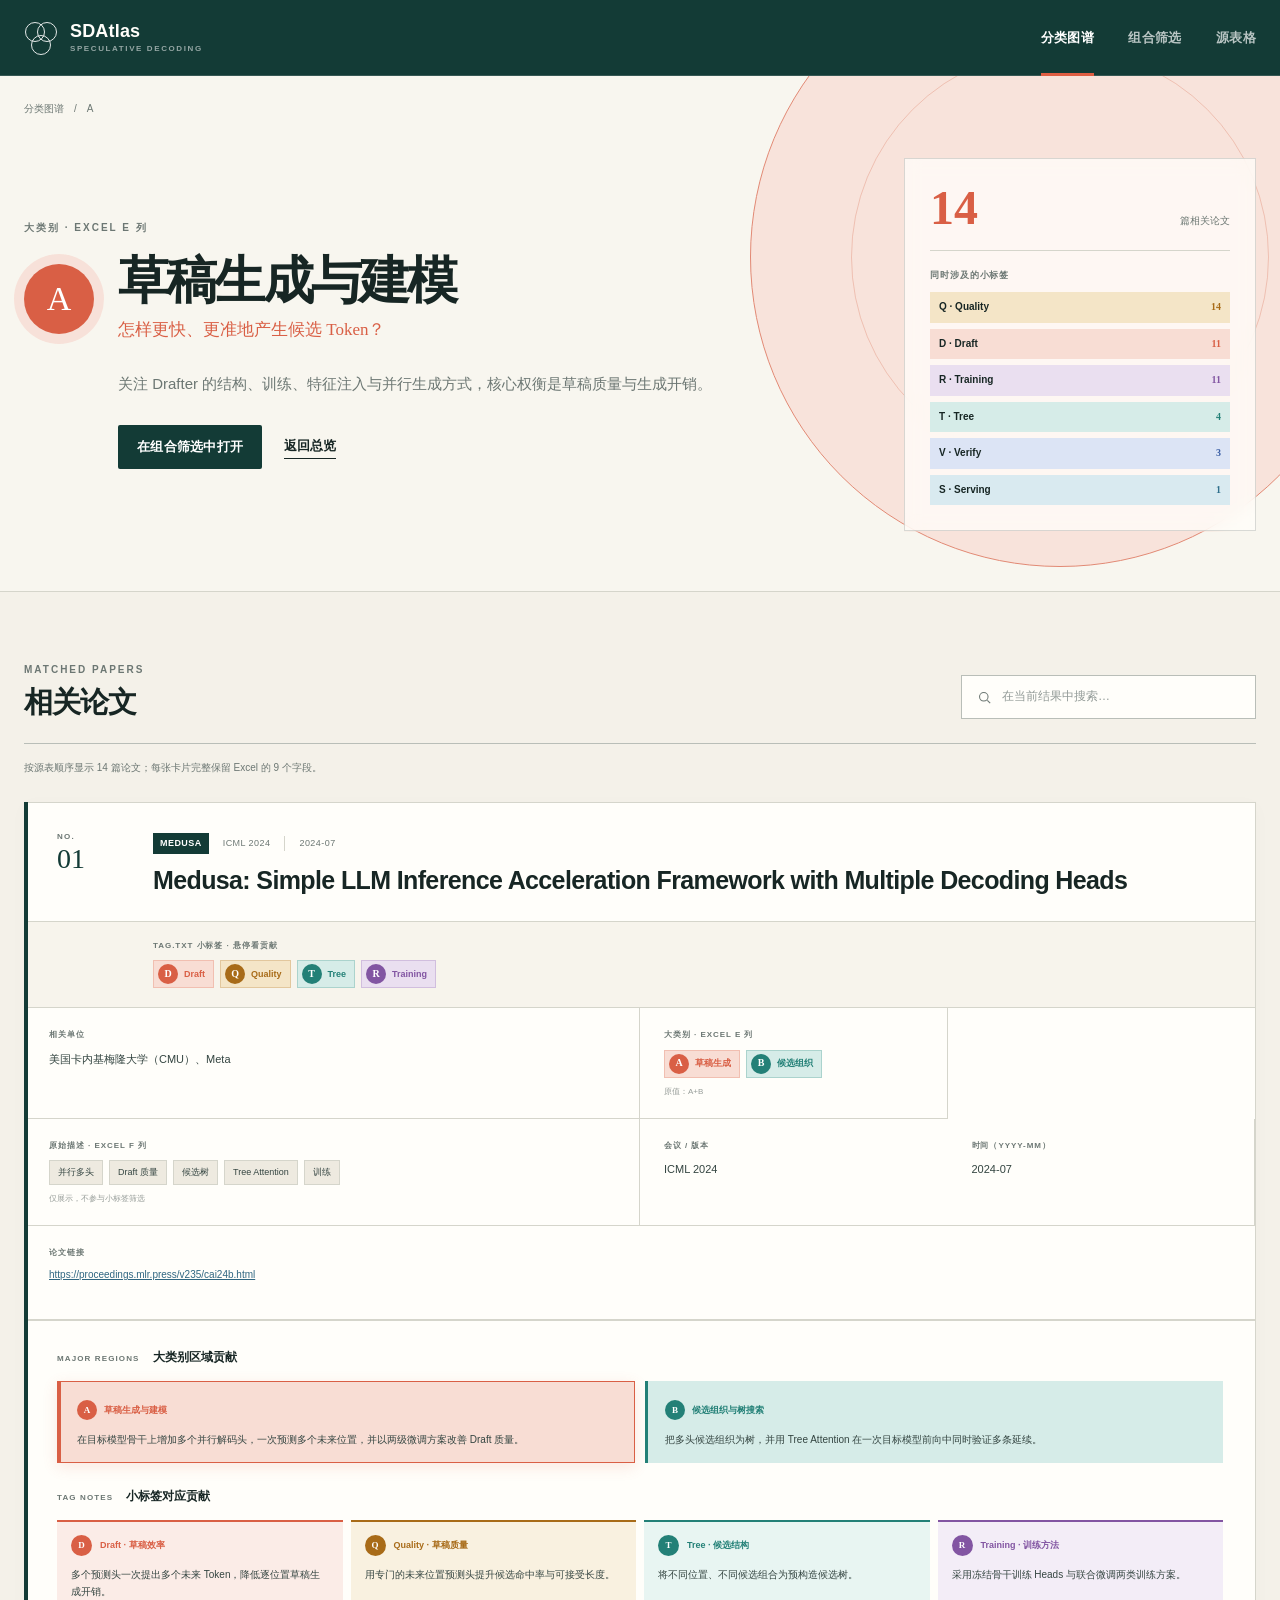
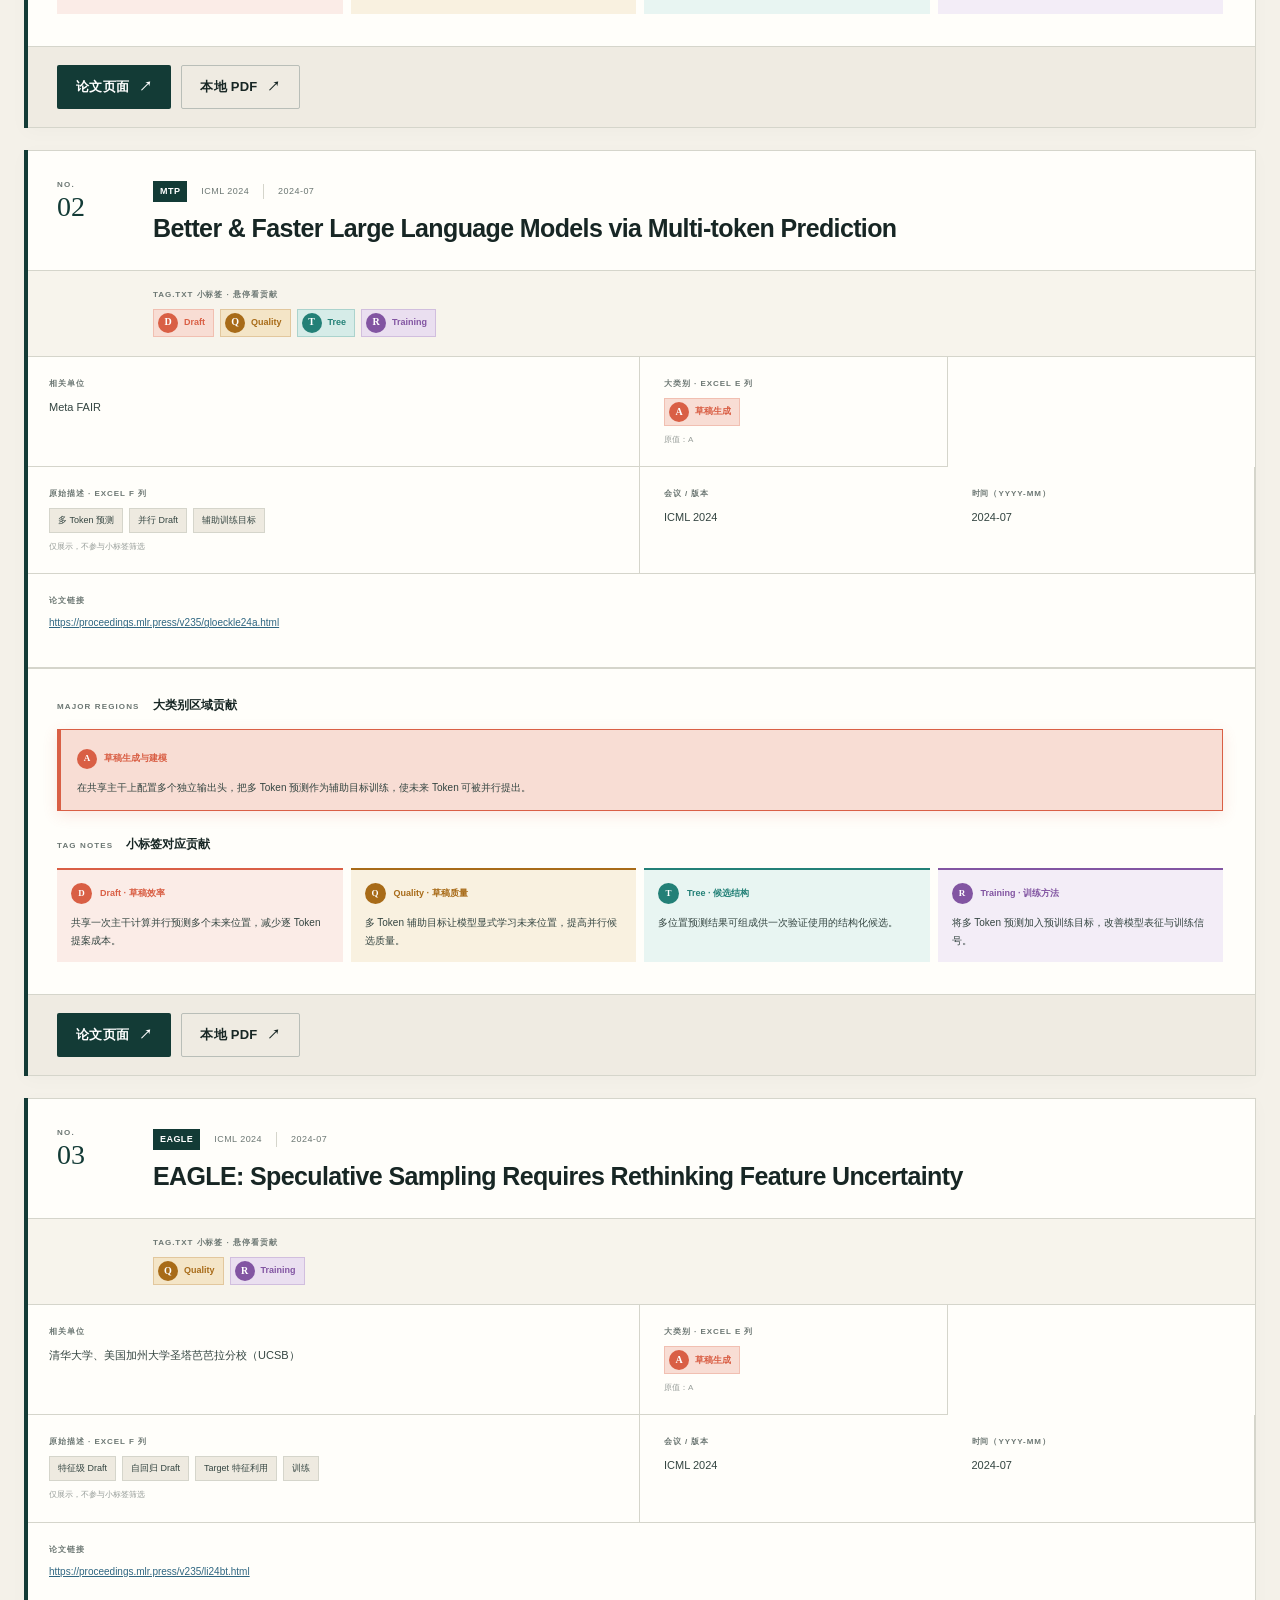
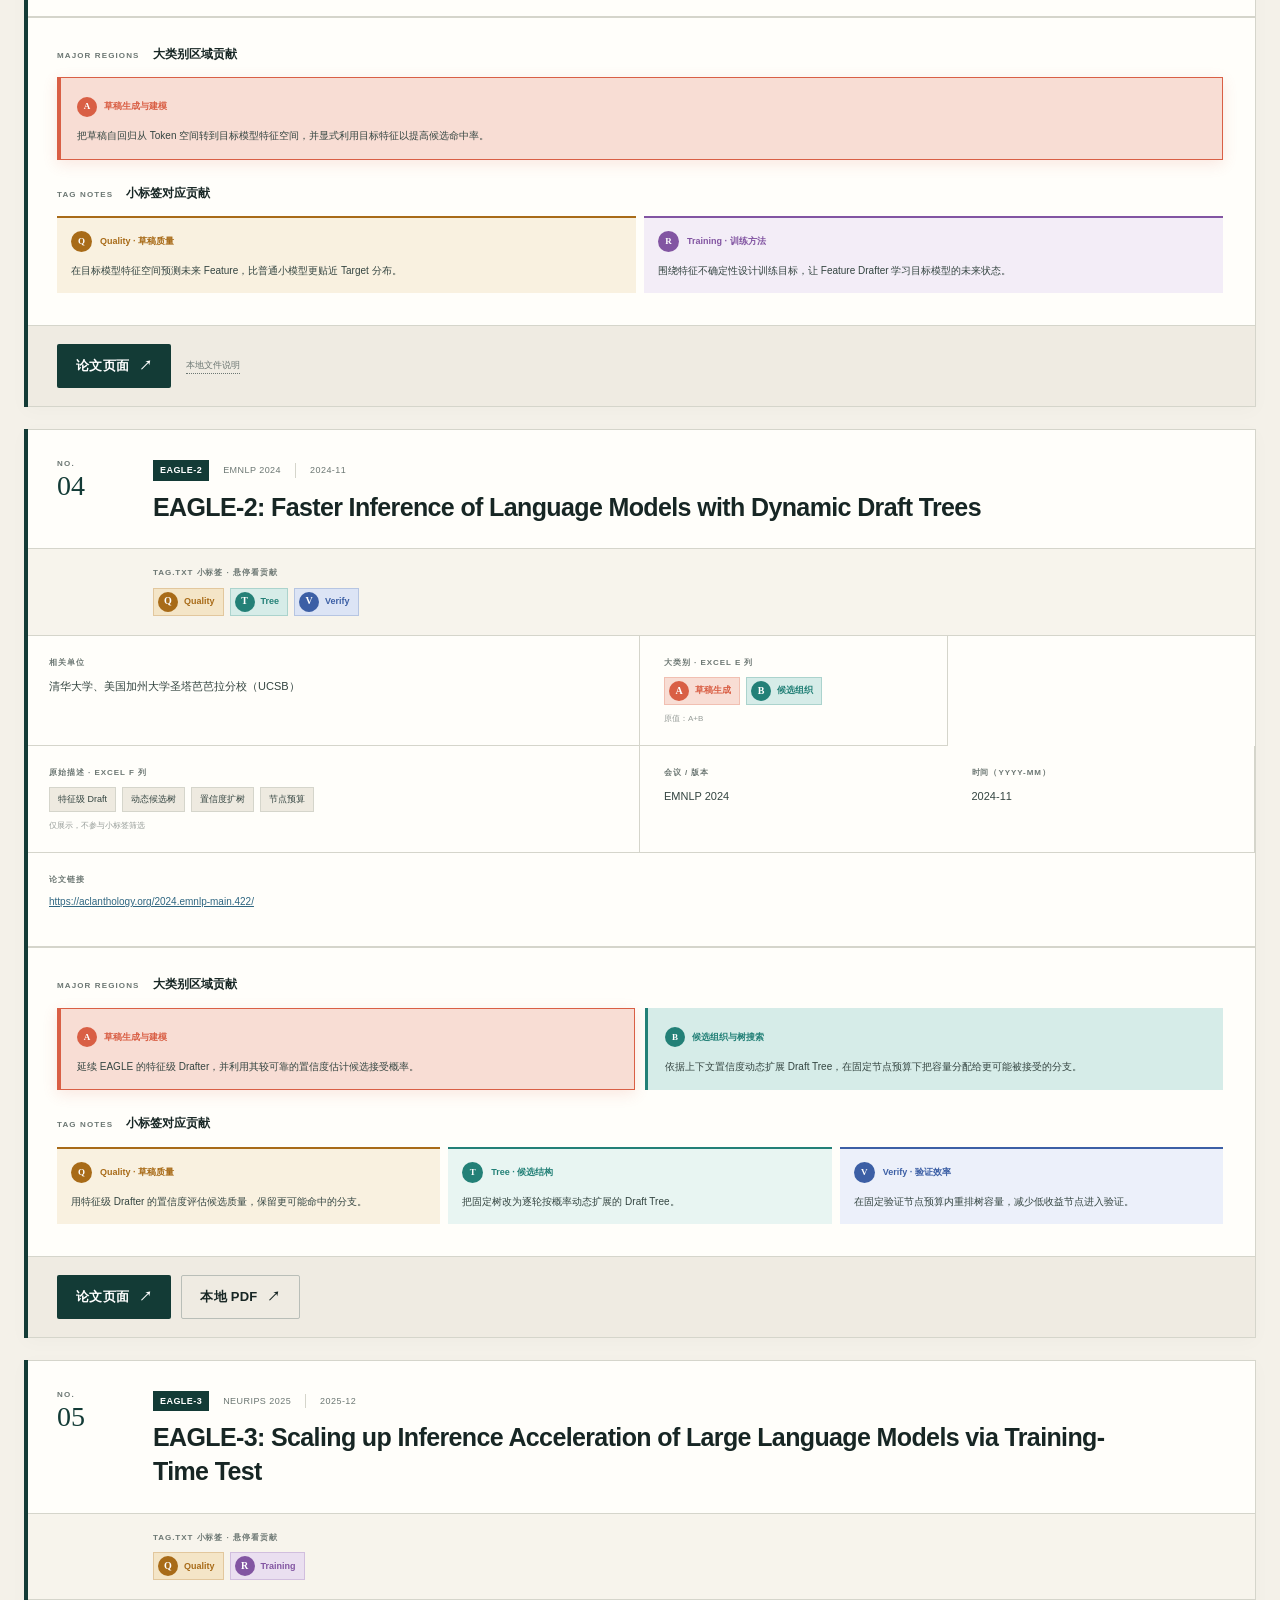
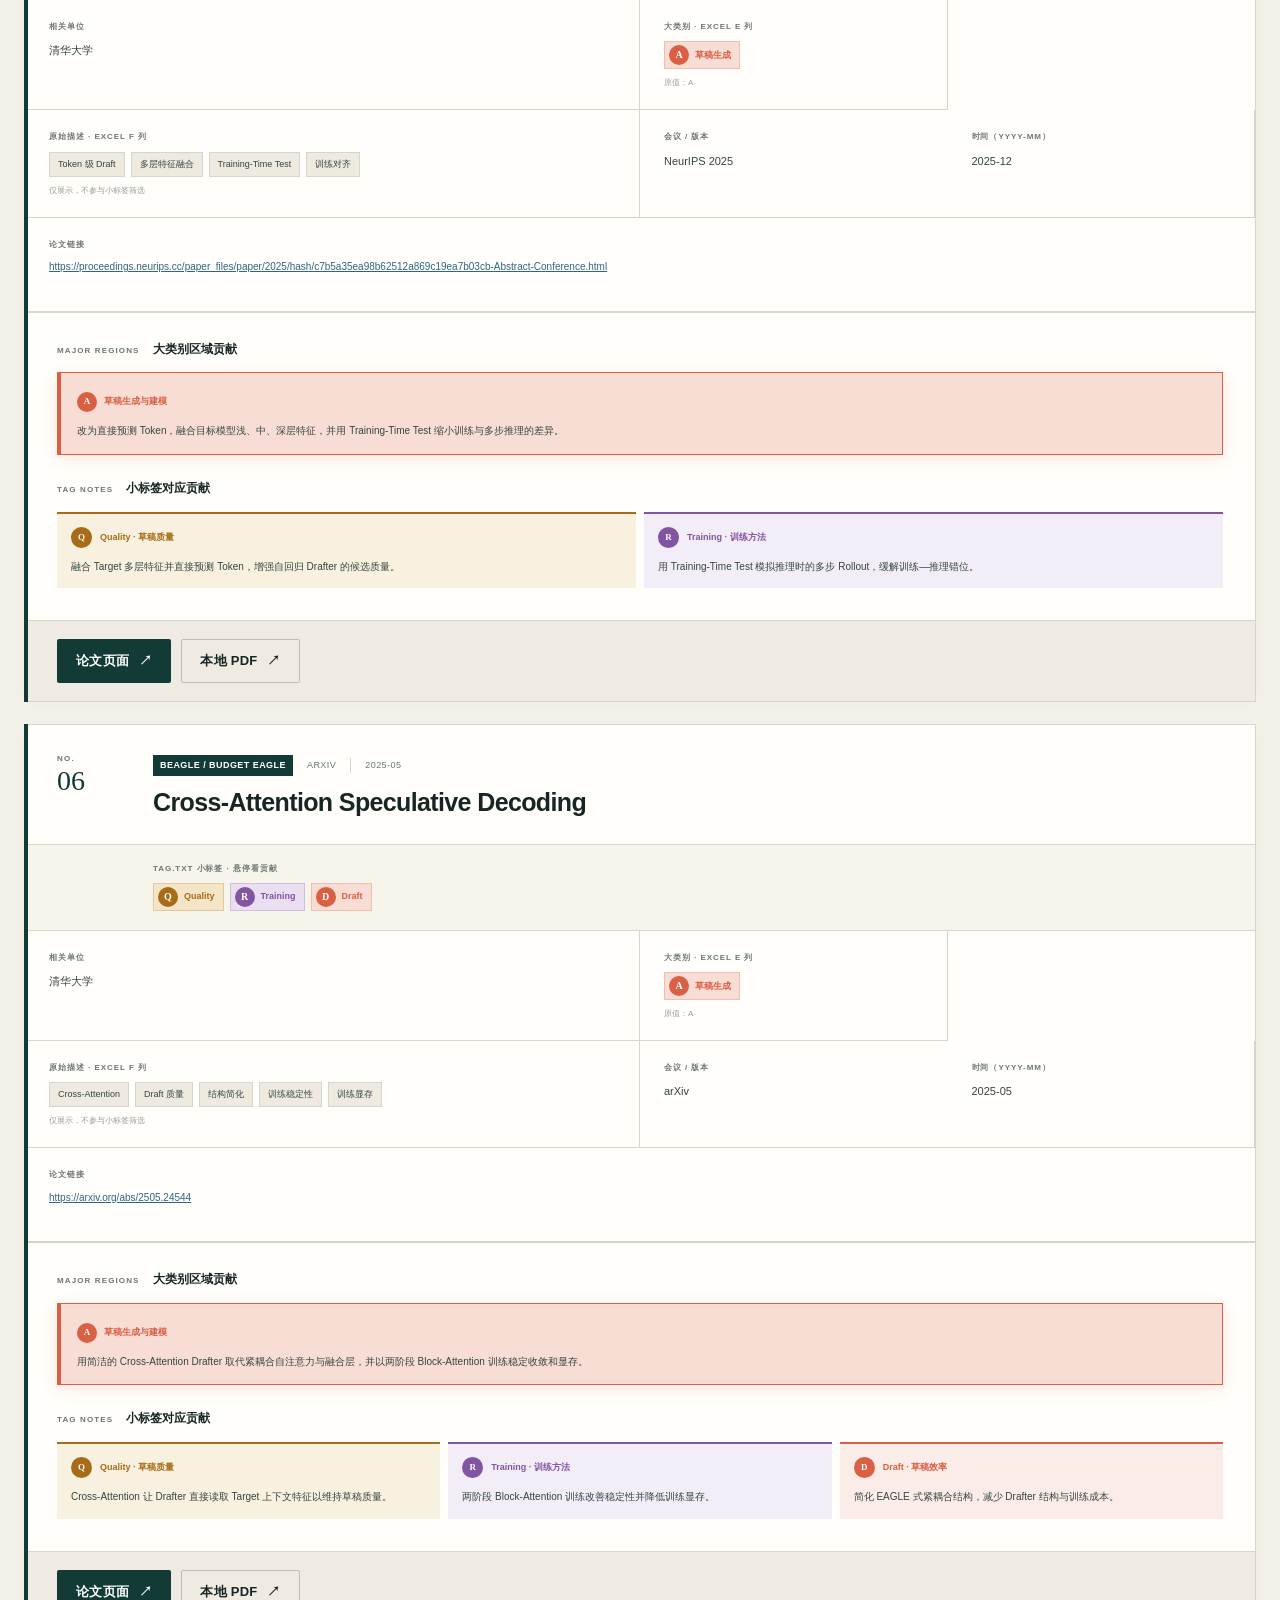
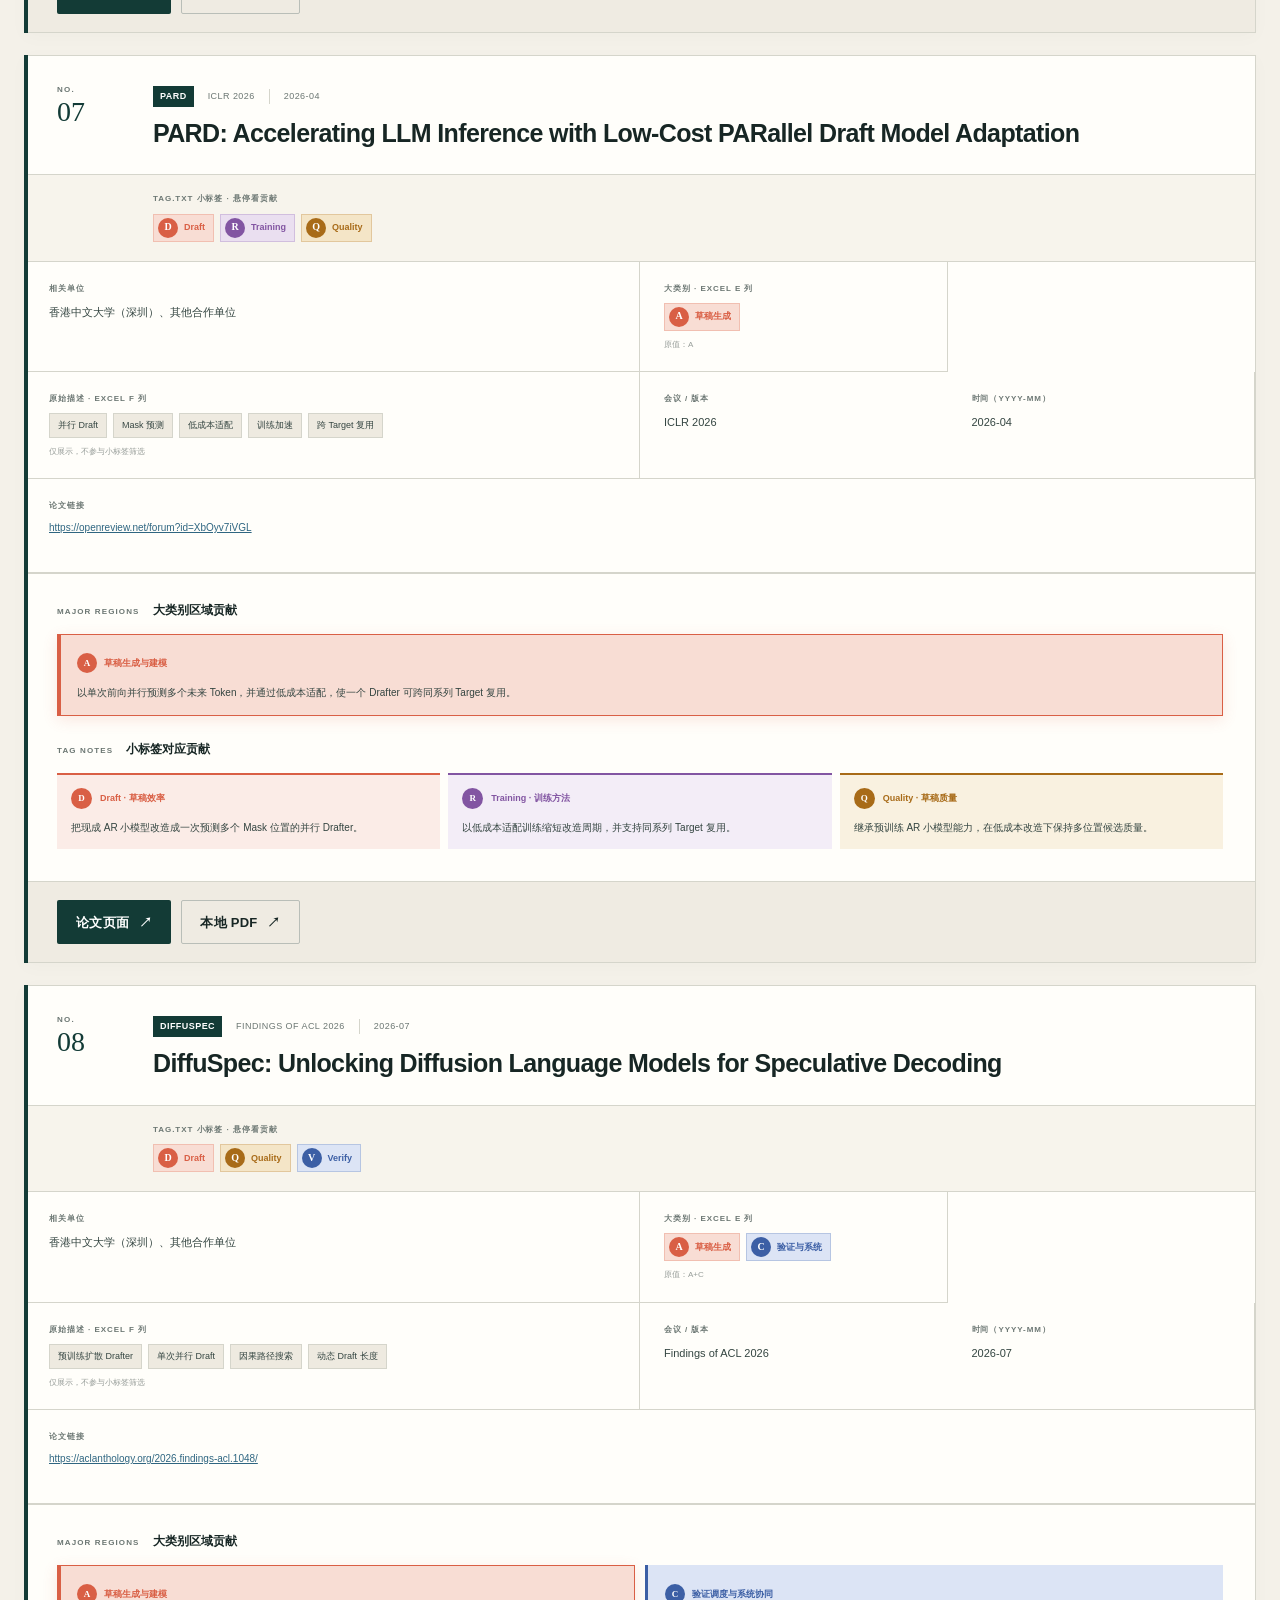
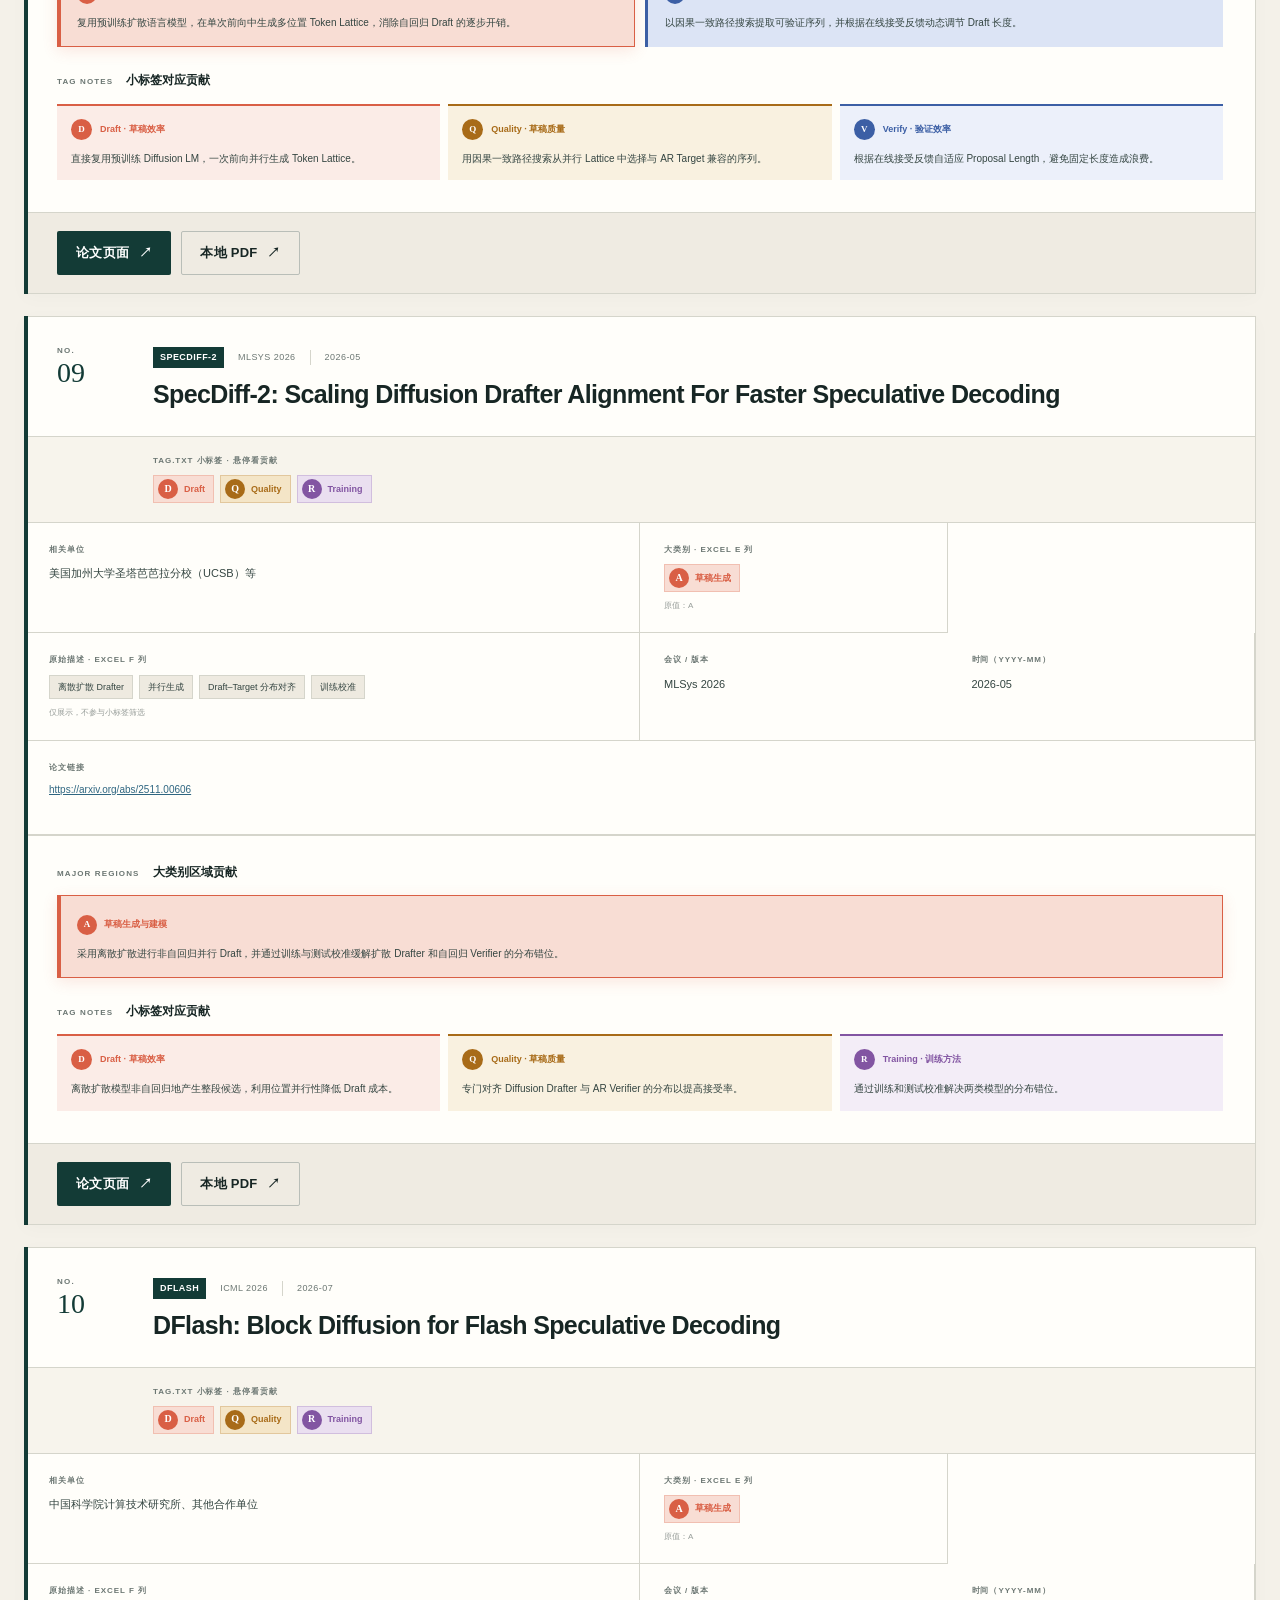
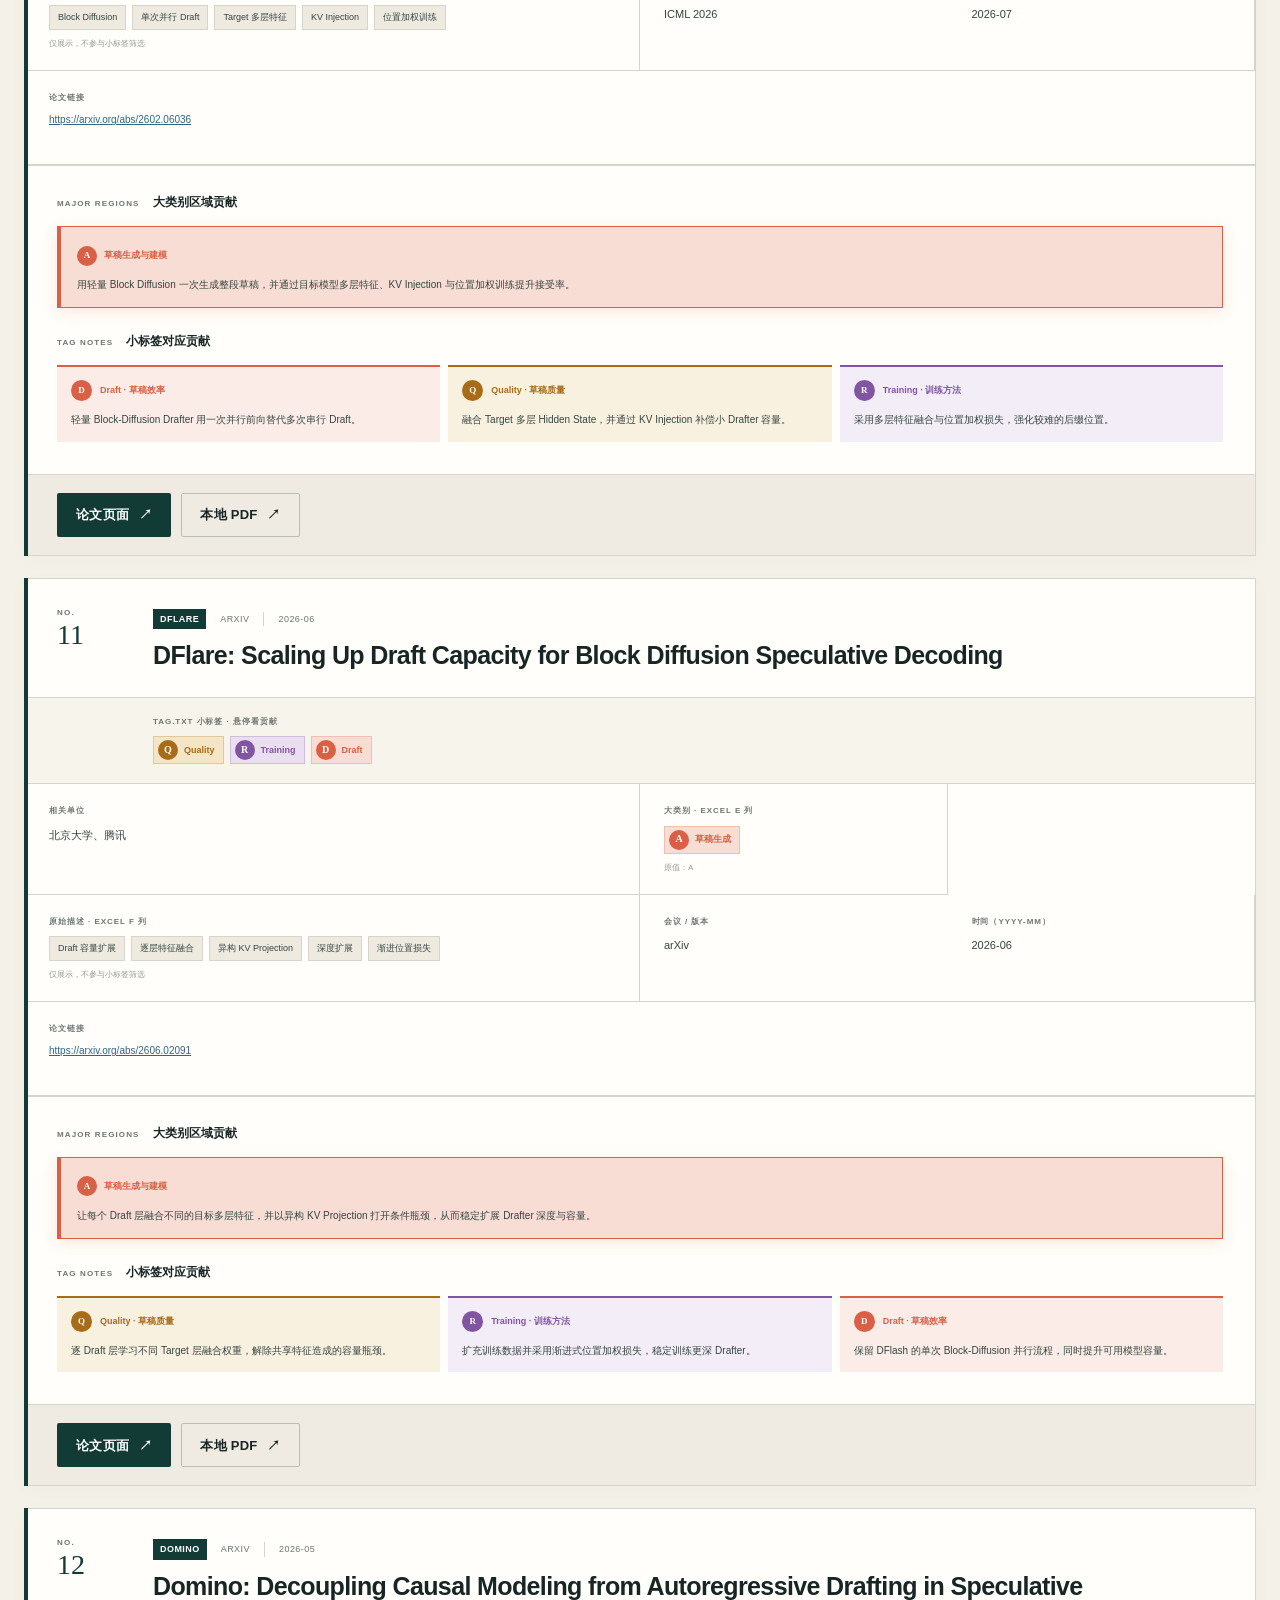
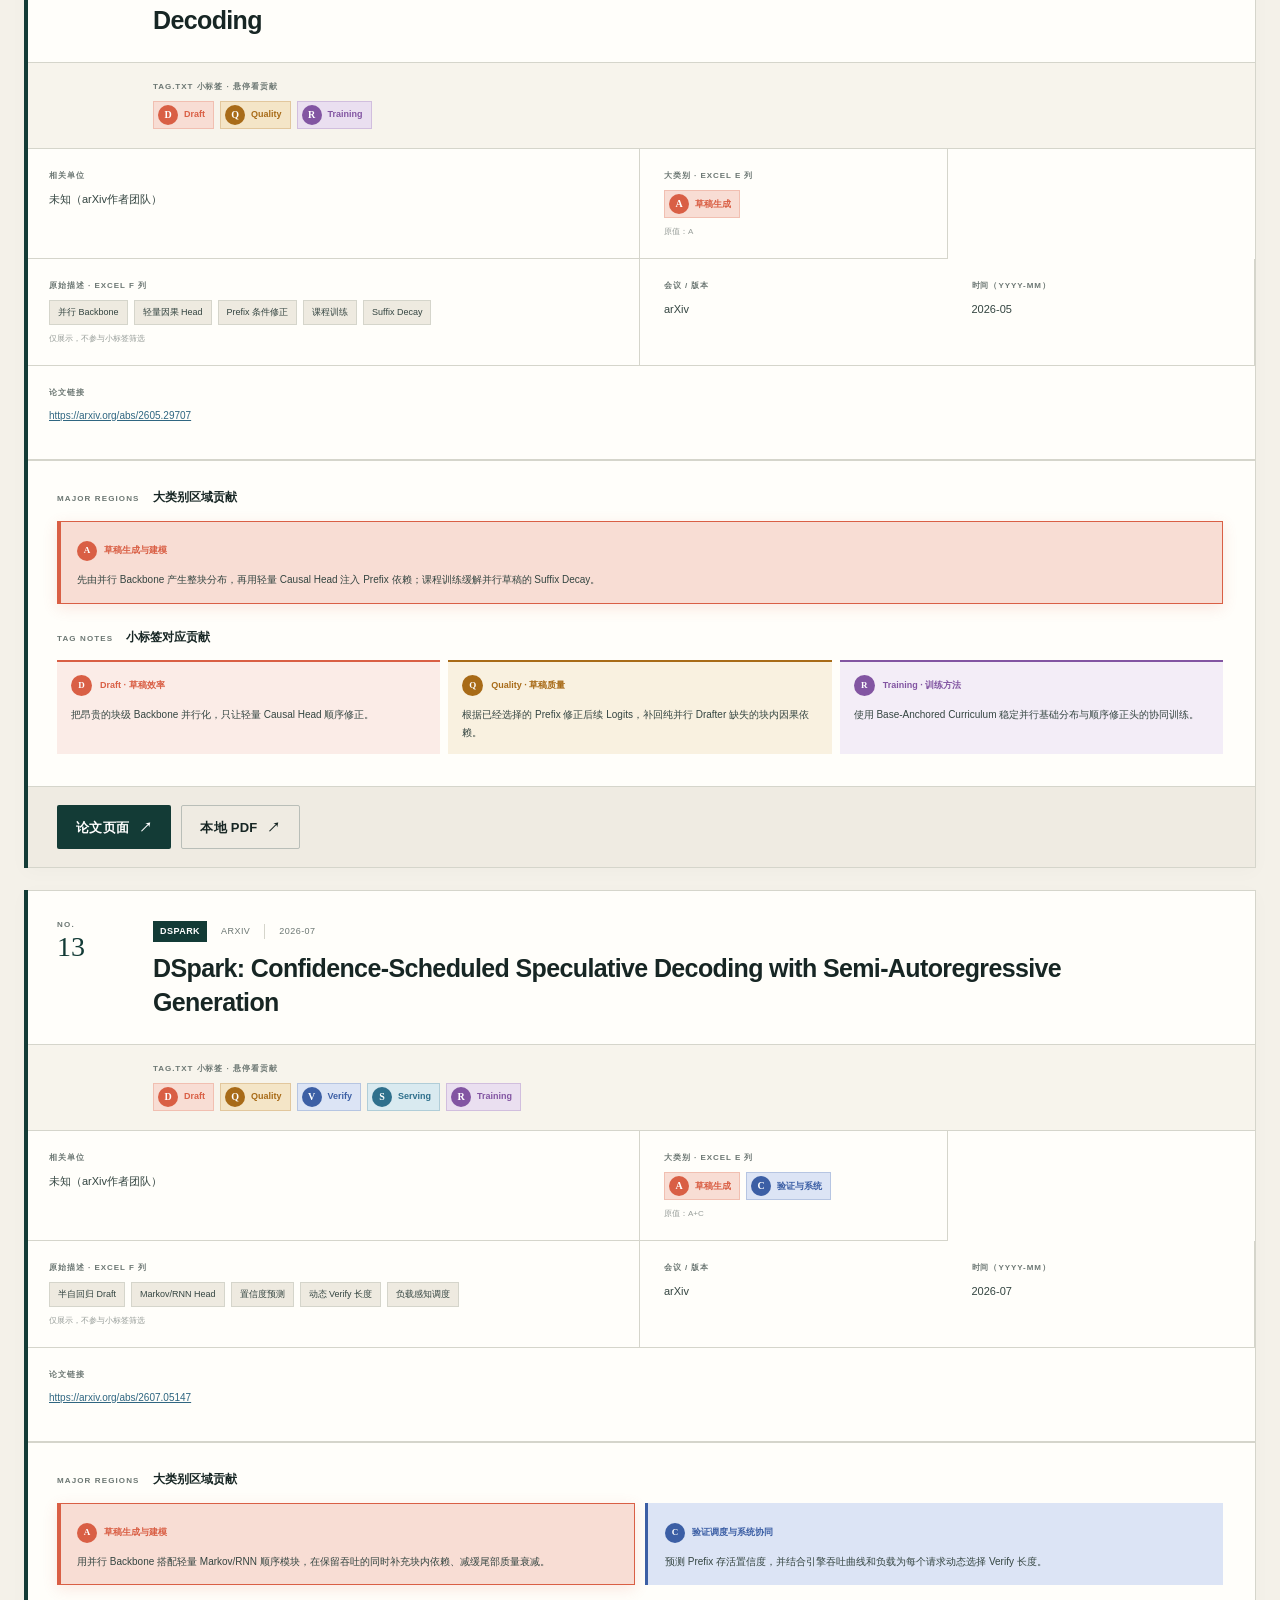
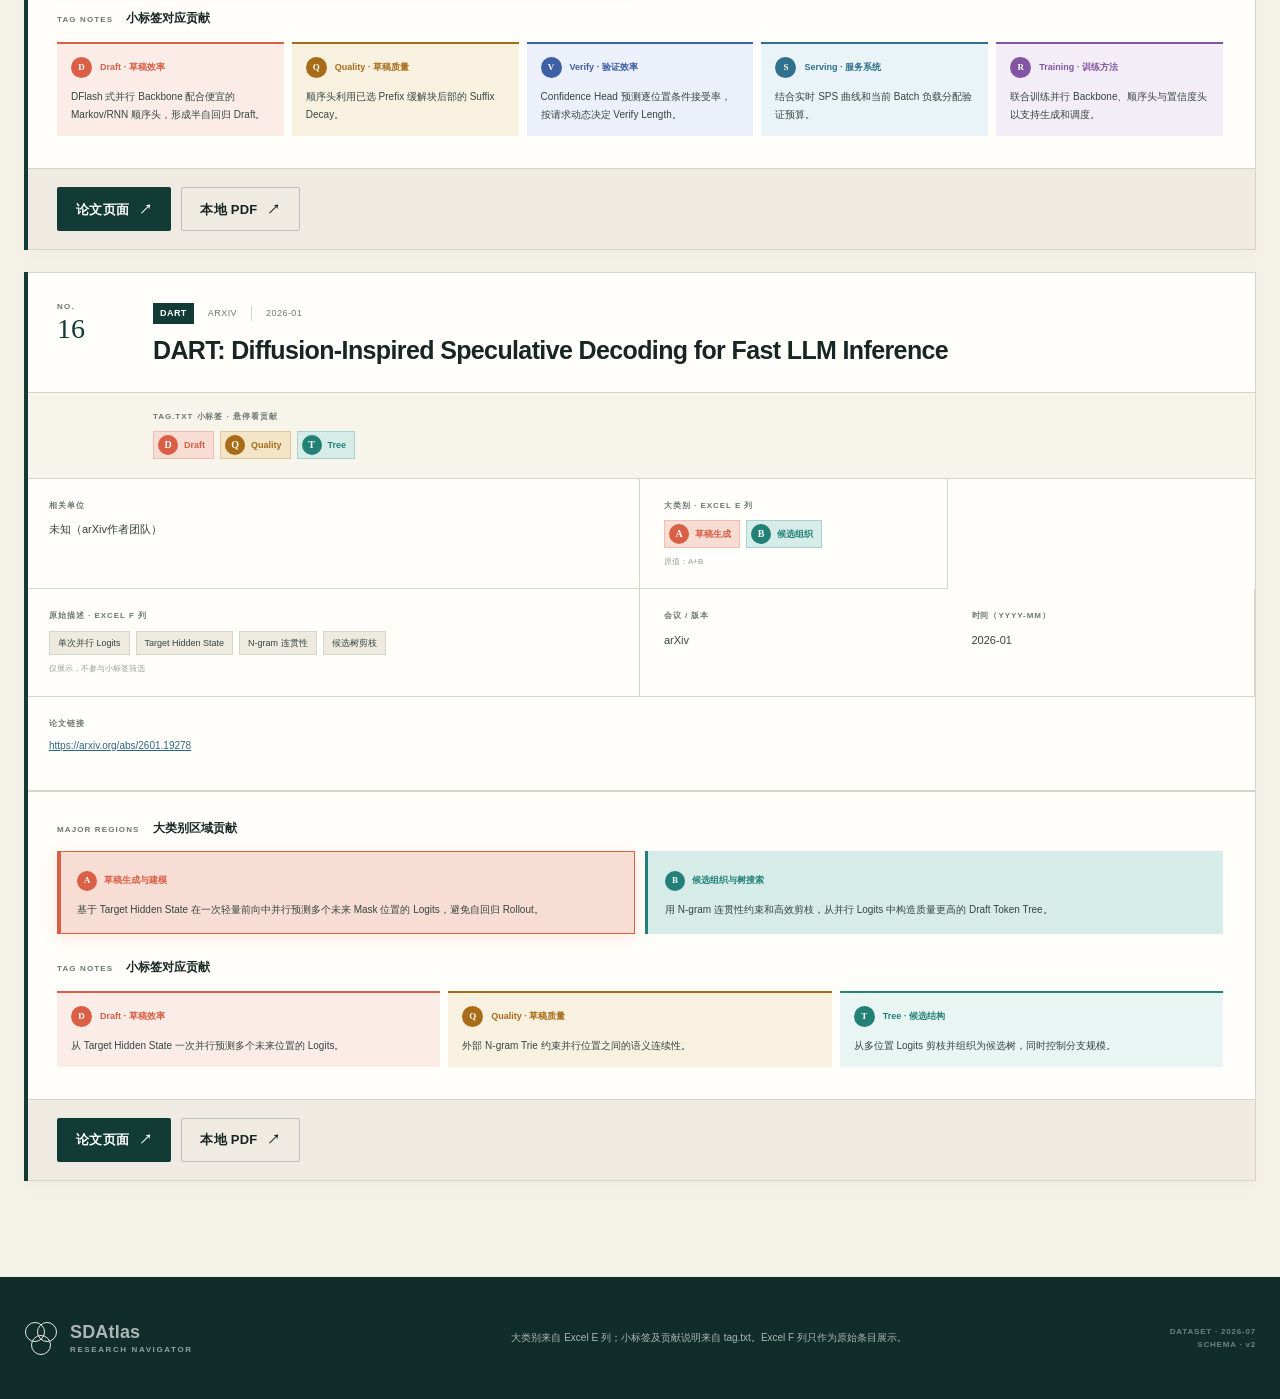
==== category.html @ b06859fc "Initial import" ====
<!doctype html>
<html lang="zh-CN">
<head>
  <meta charset="utf-8">
  <meta name="viewport" content="width=device-width, initial-scale=1">
  <meta name="description" content="SDAtlas 分类论文列表。">
  <title>分类详情 · SDAtlas</title>
  <link rel="stylesheet" href="assets/css/styles.css">
  <script defer src="assets/js/data.js"></script>
  <script defer src="assets/js/ui.js"></script>
  <script defer src="assets/js/category.js"></script>
</head>
<body class="page-category">
  <header class="site-header" id="site-header"></header>
  <main id="main-content">
    <section class="detail-hero" id="category-hero"></section>
    <section class="section section--list page-shell">
      <div class="list-toolbar">
        <div>
          <p class="section-index">MATCHED PAPERS</p>
          <h2 id="list-title">相关论文</h2>
        </div>
        <label class="search-control">
          <span class="sr-only">在当前分类中搜索</span>
          <svg aria-hidden="true" viewBox="0 0 24 24"><circle cx="11" cy="11" r="6"></circle><path d="m16 16 4 4"></path></svg>
          <input id="list-search" type="search" autocomplete="off" placeholder="在当前结果中搜索…">
        </label>
      </div>
      <p class="result-line" id="result-line" aria-live="polite"></p>
      <div class="paper-list" id="paper-list"></div>
    </section>
  </main>
  <footer class="site-footer" id="site-footer"></footer>
</body>
</html>
---- assets/css/styles.css ----
/*
 * SDAtlas visual system
 * The site is dependency-free and responsive; all category colors come from
 * data.js through --item-color / --item-soft custom properties.
 */
:root {
  --ink: #172624;
  --ink-2: #344541;
  --muted: #6c7773;
  --paper: #f4f1e9;
  --paper-deep: #e9e5da;
  --white: #fffefa;
  --line: #d5d5cb;
  --line-dark: #b9beb8;
  --brand: #133b36;
  --accent: #df5e43;
  --shadow: 0 18px 55px rgba(24, 40, 37, 0.08);
  --font-sans: Inter, ui-sans-serif, -apple-system, BlinkMacSystemFont, "Segoe UI", "PingFang SC", "Microsoft YaHei", sans-serif;
  --font-serif: Georgia, "Times New Roman", "Songti SC", serif;
  --page: min(1240px, calc(100vw - 48px));
}

* {
  box-sizing: border-box;
}

html {
  scroll-behavior: smooth;
}

body {
  margin: 0;
  color: var(--ink);
  background: var(--paper);
  font-family: var(--font-sans);
  font-size: 15px;
  line-height: 1.65;
  text-rendering: optimizeLegibility;
}

body::selection {
  color: #fff;
  background: var(--brand);
}

a {
  color: inherit;
  text-decoration: none;
}

button,
input,
select {
  color: inherit;
  font: inherit;
}

button,
select {
  cursor: pointer;
}

img,
svg {
  display: block;
  max-width: 100%;
}

[hidden] {
  display: none !important;
}

:focus-visible {
  outline: 3px solid rgba(223, 94, 67, 0.42);
  outline-offset: 3px;
}

.page-shell {
  width: var(--page);
  margin-inline: auto;
}

.sr-only {
  position: absolute !important;
  width: 1px !important;
  height: 1px !important;
  padding: 0 !important;
  margin: -1px !important;
  overflow: hidden !important;
  clip: rect(0, 0, 0, 0) !important;
  white-space: nowrap !important;
  border: 0 !important;
}

.skip-link {
  position: fixed;
  z-index: 1000;
  top: 10px;
  left: 10px;
  padding: 10px 16px;
  color: var(--white);
  background: var(--accent);
  transform: translateY(-150%);
  transition: transform 0.2s ease;
}

.skip-link:focus {
  transform: translateY(0);
}

/* Header */
.site-header {
  position: relative;
  z-index: 50;
  height: 76px;
  color: var(--white);
  background: var(--brand);
  border-bottom: 1px solid rgba(255, 255, 255, 0.15);
}

.site-header__inner {
  display: flex;
  align-items: center;
  justify-content: space-between;
  width: var(--page);
  height: 100%;
  margin-inline: auto;
}

.brand {
  display: inline-flex;
  gap: 12px;
  align-items: center;
  line-height: 1;
}

.brand > span:last-child {
  display: flex;
  flex-direction: column;
  gap: 5px;
}

.brand strong {
  font-size: 18px;
  letter-spacing: 0.01em;
}

.brand small {
  color: rgba(255, 255, 255, 0.55);
  font-size: 8px;
  font-weight: 700;
  letter-spacing: 0.2em;
}

.brand-mark {
  position: relative;
  display: block;
  width: 34px;
  height: 34px;
}

.brand-mark i {
  position: absolute;
  width: 20px;
  height: 20px;
  border: 1px solid rgba(255, 255, 255, 0.88);
  border-radius: 50%;
}

.brand-mark i:nth-child(1) {
  top: 1px;
  left: 1px;
}

.brand-mark i:nth-child(2) {
  top: 1px;
  right: 1px;
}

.brand-mark i:nth-child(3) {
  right: 7px;
  bottom: 0;
}

.site-nav {
  display: flex;
  gap: 34px;
  align-items: center;
  height: 100%;
}

.site-nav a {
  position: relative;
  display: flex;
  align-items: center;
  height: 100%;
  color: rgba(255, 255, 255, 0.7);
  font-size: 13px;
  font-weight: 650;
  letter-spacing: 0.03em;
  transition: color 0.2s ease;
}

.site-nav a:hover,
.site-nav a[aria-current="page"] {
  color: #fff;
}

.site-nav a[aria-current="page"]::after {
  position: absolute;
  right: 0;
  bottom: -1px;
  left: 0;
  height: 3px;
  background: var(--accent);
  content: "";
}

/* Buttons and shared type */
.button {
  display: inline-flex;
  gap: 10px;
  align-items: center;
  justify-content: center;
  min-height: 44px;
  padding: 10px 18px;
  border: 1px solid transparent;
  border-radius: 2px;
  font-size: 13px;
  font-weight: 750;
  letter-spacing: 0.02em;
  transition: transform 0.2s ease, background 0.2s ease, border-color 0.2s ease;
}

.button:hover {
  transform: translateY(-2px);
}

.button-primary {
  color: #fff;
  background: var(--brand);
}

.button-primary:hover {
  background: #0c302c;
}

.button-secondary {
  color: var(--ink);
  background: transparent;
  border-color: var(--line-dark);
}

.button-secondary:hover {
  background: var(--paper-deep);
}

.button-light {
  color: var(--brand);
  background: #fff;
}

.button-large {
  min-height: 54px;
  padding-inline: 24px;
}

.text-link {
  display: inline-flex;
  gap: 8px;
  align-items: center;
  padding-bottom: 2px;
  font-size: 13px;
  font-weight: 750;
  border-bottom: 1px solid currentColor;
}

.text-link--light {
  color: rgba(255, 255, 255, 0.88);
}

.eyebrow,
.section-index {
  margin: 0 0 18px;
  color: var(--muted);
  font-size: 10px;
  font-weight: 800;
  letter-spacing: 0.2em;
  text-transform: uppercase;
}

.eyebrow {
  display: flex;
  gap: 18px;
  color: rgba(255, 255, 255, 0.58);
}

.eyebrow span + span::before {
  margin-right: 18px;
  content: "—";
}

.eyebrow--dark {
  color: var(--muted);
}

/* Home hero */
.hero--home {
  position: relative;
  min-height: 570px;
  overflow: hidden;
  color: #fff;
  background:
    radial-gradient(circle at 76% 32%, rgba(93, 155, 143, 0.2), transparent 30%),
    radial-gradient(circle at 18% 90%, rgba(223, 94, 67, 0.15), transparent 27%),
    var(--brand);
}

.hero--home::before {
  position: absolute;
  inset: 0;
  opacity: 0.22;
  background-image:
    linear-gradient(rgba(255, 255, 255, 0.06) 1px, transparent 1px),
    linear-gradient(90deg, rgba(255, 255, 255, 0.06) 1px, transparent 1px);
  background-size: 72px 72px;
  mask-image: linear-gradient(90deg, transparent, #000 65%, #000);
  content: "";
}

.hero-grid {
  position: relative;
  z-index: 1;
  display: grid;
  grid-template-columns: minmax(0, 1.25fr) minmax(380px, 0.75fr);
  gap: 8vw;
  align-items: center;
  min-height: 570px;
  padding-block: 76px 82px;
}

.hero-copy h1 {
  max-width: 760px;
  margin: 0;
  font-size: clamp(47px, 5.4vw, 76px);
  font-weight: 670;
  letter-spacing: -0.055em;
  line-height: 1.08;
}

.hero-copy h1 em {
  color: #ed8c70;
  font-family: var(--font-serif);
  font-weight: 400;
}

.hero-lede {
  max-width: 630px;
  margin: 28px 0 0;
  color: rgba(255, 255, 255, 0.68);
  font-size: 17px;
  line-height: 1.8;
}

.hero-actions {
  display: flex;
  gap: 24px;
  align-items: center;
  margin-top: 34px;
}

.hero-side {
  align-self: stretch;
  display: flex;
  flex-direction: column;
  justify-content: center;
}

.formula-card {
  position: relative;
  padding: 31px;
  background: rgba(255, 255, 255, 0.075);
  border: 1px solid rgba(255, 255, 255, 0.18);
  backdrop-filter: blur(10px);
}

.formula-card::after {
  position: absolute;
  top: -1px;
  right: -1px;
  width: 47px;
  height: 47px;
  border-top: 2px solid #ed8c70;
  border-right: 2px solid #ed8c70;
  content: "";
}

.formula-label {
  color: rgba(255, 255, 255, 0.48);
  font-size: 9px;
  font-weight: 800;
  letter-spacing: 0.19em;
}

.formula {
  display: flex;
  gap: 13px;
  align-items: center;
  margin: 26px 0 22px;
  font-family: var(--font-serif);
  font-size: 25px;
  white-space: nowrap;
}

.formula sub {
  font-family: var(--font-sans);
  font-size: 10px;
  font-weight: 500;
}

.fraction {
  display: inline-grid;
  grid-template-rows: auto auto;
  align-items: center;
  text-align: center;
}

.fraction b {
  padding: 2px 8px;
  font-weight: 400;
}

.fraction b:first-child {
  padding-bottom: 7px;
  border-bottom: 1px solid rgba(255, 255, 255, 0.72);
}

.formula-card p {
  margin: 0;
  color: rgba(255, 255, 255, 0.61);
  font-size: 12px;
}

.hero-stats {
  display: grid;
  grid-template-columns: repeat(3, 1fr);
  margin: 18px 0 0;
  border-top: 1px solid rgba(255, 255, 255, 0.17);
  border-bottom: 1px solid rgba(255, 255, 255, 0.17);
}

.hero-stats div {
  padding: 20px 14px;
  border-right: 1px solid rgba(255, 255, 255, 0.17);
}

.hero-stats div:last-child {
  border-right: 0;
}

.hero-stats dt {
  font-family: var(--font-serif);
  font-size: 30px;
  line-height: 1;
}

.hero-stats dd {
  margin: 7px 0 0;
  color: rgba(255, 255, 255, 0.52);
  font-size: 10px;
  letter-spacing: 0.05em;
}

.source-rule {
  color: var(--ink-2);
  background: #fffdf8;
  border-bottom: 1px solid var(--line);
}

.source-rule__inner {
  display: flex;
  gap: 26px;
  align-items: center;
  min-height: 62px;
  font-size: 11px;
}

.source-rule__inner strong {
  color: var(--brand);
  letter-spacing: 0.08em;
}

.source-rule__inner p {
  margin: 0;
}

.source-rule__inner p span {
  font-weight: 800;
}

.source-rule__inner i {
  width: 3px;
  height: 3px;
  background: var(--accent);
  border-radius: 50%;
}

/* Sections */
.section {
  padding-block: 96px;
}

.section--tinted {
  background: #eae6dc;
  border-block: 1px solid var(--line);
}

.section-heading {
  margin-bottom: 46px;
}

.section-heading--split {
  display: flex;
  gap: 40px;
  align-items: flex-end;
  justify-content: space-between;
}

.section-heading h2,
.explorer-callout h2,
.list-toolbar h2,
.results-toolbar h2 {
  margin: 0;
  font-size: clamp(30px, 3vw, 42px);
  font-weight: 680;
  letter-spacing: -0.04em;
  line-height: 1.15;
}

.section-heading p:not(.section-index) {
  max-width: 680px;
  margin: 15px 0 0;
  color: var(--muted);
}

.view-switch {
  display: flex;
  padding: 4px;
  background: #e5e2da;
  border: 1px solid var(--line);
}

.view-switch button {
  min-width: 105px;
  padding: 9px 15px;
  color: var(--muted);
  background: transparent;
  border: 0;
  font-size: 12px;
  font-weight: 700;
}

.view-switch button.is-active {
  color: var(--brand);
  background: var(--white);
  box-shadow: 0 3px 12px rgba(24, 40, 37, 0.08);
}

/* Category legend */
.category-legend {
  display: grid;
  grid-template-columns: repeat(3, 1fr);
  margin-bottom: 24px;
  background: var(--line);
  border: 1px solid var(--line);
  gap: 1px;
}

.category-legend__item {
  display: grid;
  grid-template-columns: 48px 1fr auto;
  gap: 14px;
  align-items: center;
  min-height: 92px;
  padding: 17px 20px;
  background: var(--white);
  transition: background 0.2s ease;
}

.category-legend__item:hover {
  background: var(--item-soft);
}

.category-legend__code {
  display: grid;
  place-items: center;
  width: 42px;
  height: 42px;
  color: #fff;
  background: var(--item-color);
  border-radius: 50%;
  font-family: var(--font-serif);
  font-size: 20px;
}

.category-legend__item > span:nth-child(2) {
  display: flex;
  flex-direction: column;
}

.category-legend__item strong {
  font-size: 14px;
}

.category-legend__item small {
  overflow: hidden;
  color: var(--muted);
  font-size: 10px;
  text-overflow: ellipsis;
  white-space: nowrap;
}

.category-legend__item em {
  color: var(--item-color);
  font-family: var(--font-serif);
  font-size: 24px;
  font-style: normal;
}

/* Venn */
.venn-stage {
  position: relative;
  height: 720px;
  overflow: hidden;
  background:
    linear-gradient(rgba(23, 38, 36, 0.035) 1px, transparent 1px),
    linear-gradient(90deg, rgba(23, 38, 36, 0.035) 1px, transparent 1px),
    #fffdf8;
  background-size: 40px 40px;
  border: 1px solid var(--line);
}

.venn-circle {
  position: absolute;
  width: 53%;
  aspect-ratio: 1;
  background: color-mix(in srgb, var(--item-soft) 64%, transparent);
  border: 1.5px solid var(--item-color);
  border-radius: 50%;
  opacity: 0.76;
}

.venn-circle--1 {
  top: 7%;
  left: 4%;
}

.venn-circle--2 {
  top: 7%;
  right: 4%;
}

.venn-circle--3 {
  bottom: 4%;
  left: 23.5%;
}

.venn-set-label {
  position: absolute;
  z-index: 2;
  display: flex;
  gap: 8px;
  align-items: center;
  font-size: 11px;
}

.venn-set-label span {
  display: grid;
  place-items: center;
  width: 29px;
  height: 29px;
  color: #fff;
  background: var(--item-color);
  border-radius: 50%;
  font-family: var(--font-serif);
  font-size: 14px;
}

.venn-set-label--1 {
  top: 4%;
  left: 4%;
}

.venn-set-label--2 {
  top: 4%;
  right: 4%;
}

.venn-set-label--3 {
  right: 47%;
  bottom: 2%;
  transform: translateX(50%);
}

.venn-region {
  position: absolute;
  z-index: 4;
  padding: 8px;
  background: rgba(255, 254, 250, 0.58);
  border: 1px solid rgba(23, 38, 36, 0.1);
  backdrop-filter: blur(5px);
}

.venn-region.is-empty {
  opacity: 0.65;
}

.region--one {
  top: 21%;
  left: 6.5%;
  width: 30%;
}

.region--two {
  top: 21%;
  right: 6.5%;
  width: 25%;
}

.region--three {
  bottom: 7%;
  left: 39%;
  width: 22%;
}

.region--one-two {
  top: 12%;
  left: 39%;
  width: 22%;
}

.region--one-three {
  top: 57%;
  left: 20%;
  width: 25%;
}

.region--two-three {
  top: 57%;
  right: 20%;
  width: 25%;
}

.region--all {
  top: 43%;
  left: 43%;
  width: 14%;
}

.region-title {
  display: flex;
  gap: 9px;
  align-items: center;
  justify-content: space-between;
  padding-bottom: 5px;
  color: var(--ink);
  border-bottom: 1px solid rgba(23, 38, 36, 0.14);
  font-size: 10px;
}

.region-title strong {
  letter-spacing: 0.08em;
}

.region-title span {
  display: grid;
  place-items: center;
  min-width: 20px;
  height: 20px;
  padding-inline: 5px;
  background: rgba(23, 38, 36, 0.08);
  border-radius: 50%;
  font-family: var(--font-serif);
}

.region-paper-list {
  display: flex;
  flex-wrap: wrap;
  gap: 5px;
  margin-top: 7px;
}

.region-paper {
  padding: 4px 7px;
  color: var(--ink-2);
  background: rgba(255, 255, 255, 0.88);
  border: 1px solid rgba(23, 38, 36, 0.14);
  font-size: 9px;
  font-weight: 700;
  line-height: 1.2;
  transition: color 0.15s ease, background 0.15s ease;
}

.region-paper:hover {
  color: #fff;
  background: var(--brand);
}

.empty-region {
  color: var(--muted);
  font-size: 9px;
}

.venn-hint {
  position: absolute;
  right: 16px;
  bottom: 12px;
  z-index: 3;
  margin: 0;
  padding: 5px 8px;
  color: var(--muted);
  background: rgba(255, 254, 250, 0.86);
  font-size: 9px;
}

.region-board-note {
  display: flex;
  gap: 20px;
  align-items: baseline;
  padding: 20px;
  background: var(--white);
  border: 1px solid var(--line);
}

.region-board-note p {
  margin: 0;
  color: var(--muted);
}

.region-board {
  display: grid;
  grid-template-columns: repeat(auto-fit, minmax(240px, 1fr));
  gap: 1px;
  margin-top: 1px;
  background: var(--line);
  border: 1px solid var(--line);
}

.region-board section {
  min-height: 130px;
  padding: 16px;
  background: var(--white);
}

/* Category matrix */
.matrix-wrap {
  overflow-x: auto;
  background: var(--white);
  border: 1px solid var(--line);
}

.category-matrix {
  width: 100%;
  min-width: 920px;
  border-collapse: collapse;
  font-size: 12px;
}

.category-matrix th,
.category-matrix td {
  padding: 13px 15px;
  border-right: 1px solid var(--line);
  border-bottom: 1px solid var(--line);
  text-align: center;
}

.category-matrix th:first-child,
.category-matrix td:first-child {
  text-align: left;
}

.category-matrix th {
  color: var(--muted);
  background: #ebe8df;
  font-size: 9px;
  letter-spacing: 0.08em;
  text-transform: uppercase;
}

.category-matrix th a {
  display: inline-flex;
  gap: 7px;
  align-items: center;
}

.category-matrix th a span {
  display: grid;
  place-items: center;
  width: 25px;
  height: 25px;
  color: #fff;
  background: var(--item-color);
  border-radius: 50%;
}

.category-matrix tbody tr:hover {
  background: #faf8f2;
}

.matrix-paper {
  display: grid;
  grid-template-columns: 28px minmax(180px, 1fr);
  gap: 10px;
  align-items: start;
  max-width: 390px;
}

.row-index {
  color: var(--muted);
  font-family: var(--font-serif);
  font-size: 10px;
}

.matrix-paper a {
  display: flex;
  flex-direction: column;
}

.matrix-paper strong {
  color: var(--brand);
  font-size: 13px;
}

.matrix-paper small {
  overflow: hidden;
  max-width: 310px;
  color: var(--muted);
  font-size: 9px;
  line-height: 1.4;
  text-overflow: ellipsis;
  white-space: nowrap;
}

.matrix-meta strong,
.matrix-meta small {
  display: block;
  white-space: nowrap;
}

.matrix-meta small {
  color: var(--muted);
  font-size: 9px;
}

.matrix-hit {
  display: grid;
  place-items: center;
}

.matrix-hit span {
  width: 17px;
  height: 17px;
  background: var(--item-color);
  border: 5px solid var(--item-soft);
  border-radius: 50%;
  box-shadow: 0 0 0 1px var(--item-color);
}

.matrix-empty {
  color: #c2c4bd;
}

.region-code {
  color: var(--brand);
  font-family: var(--font-serif);
  font-weight: 700;
  white-space: nowrap;
}

/* Tag cards */
.tag-grid {
  display: grid;
  grid-template-columns: repeat(4, 1fr);
  gap: 14px;
}

.tag-card {
  display: flex;
  flex-direction: column;
  min-height: 340px;
  padding: 22px;
  background: var(--white);
  border-top: 4px solid var(--item-color);
  box-shadow: 0 0 0 1px var(--line);
  transition: transform 0.2s ease, box-shadow 0.2s ease;
}

.tag-card:hover {
  z-index: 2;
  box-shadow: var(--shadow), 0 0 0 1px var(--line);
  transform: translateY(-4px);
}

.tag-card header a {
  display: grid;
  grid-template-columns: 50px 1fr auto;
  gap: 12px;
  align-items: center;
}

.tag-letter {
  display: grid;
  place-items: center;
  width: 48px;
  height: 48px;
  color: #fff;
  background: var(--item-color);
  border-radius: 50%;
  font-family: var(--font-serif);
  font-size: 24px;
}

.tag-card header span:nth-child(2) {
  display: flex;
  flex-direction: column;
}

.tag-card header strong {
  font-size: 15px;
}

.tag-card header small {
  color: var(--muted);
  font-size: 10px;
}

.tag-card header em {
  color: var(--item-color);
  font-family: var(--font-serif);
  font-size: 24px;
  font-style: normal;
}

.tag-card > p {
  min-height: 44px;
  margin: 18px 0;
  color: var(--muted);
  font-size: 11px;
  border-bottom: 1px solid var(--line);
}

.tag-paper-list {
  display: flex;
  flex-wrap: wrap;
  gap: 6px;
  align-content: flex-start;
}

.tag-paper-list a {
  padding: 5px 8px;
  color: var(--ink-2);
  background: var(--item-soft);
  border: 1px solid color-mix(in srgb, var(--item-color) 25%, transparent);
  font-size: 9px;
  font-weight: 700;
  line-height: 1;
}

.tag-paper-list a:hover {
  color: #fff;
  background: var(--item-color);
}

.tag-card__more {
  display: flex;
  justify-content: space-between;
  margin-top: auto;
  padding-top: 20px;
  color: var(--item-color);
  font-size: 10px;
  font-weight: 800;
  letter-spacing: 0.03em;
}

.explorer-callout {
  position: relative;
  display: grid;
  grid-template-columns: 1fr auto;
  gap: 40px;
  align-items: center;
  min-height: 280px;
  overflow: hidden;
  padding: 54px 58px;
  color: #fff;
  background: var(--brand);
}

.explorer-callout > div:first-child {
  position: relative;
  z-index: 2;
  max-width: 700px;
}

.explorer-callout .section-index {
  color: rgba(255, 255, 255, 0.52);
}

.explorer-callout h2 {
  font-size: 36px;
}

.explorer-callout p:not(.section-index) {
  margin: 16px 0 0;
  color: rgba(255, 255, 255, 0.63);
}

.explorer-callout .button {
  position: relative;
  z-index: 2;
  color: var(--brand);
  background: #fff;
}

.callout-orbit {
  position: absolute;
  top: 50%;
  right: 80px;
  width: 310px;
  height: 310px;
  border: 1px solid rgba(255, 255, 255, 0.1);
  border-radius: 50%;
  transform: translateY(-50%);
}

.callout-orbit::before,
.callout-orbit::after {
  position: absolute;
  inset: 50px;
  border: 1px solid rgba(255, 255, 255, 0.09);
  border-radius: 50%;
  content: "";
}

.callout-orbit::after {
  inset: 100px;
}

.callout-orbit i {
  position: absolute;
  display: grid;
  place-items: center;
  width: 36px;
  height: 36px;
  background: var(--accent);
  border-radius: 50%;
  font-family: var(--font-serif);
  font-style: normal;
}

.callout-orbit i:nth-child(1) { top: 12px; left: 137px; }
.callout-orbit i:nth-child(2) { top: 147px; left: 35px; background: #238077; }
.callout-orbit i:nth-child(3) { right: 30px; bottom: 45px; background: #6d7890; }

/* Category detail hero */
.detail-hero {
  position: relative;
  min-height: 430px;
  overflow: hidden;
  background: #f8f6ef;
  border-bottom: 1px solid var(--line);
}

.detail-hero__wash {
  position: absolute;
  top: -25%;
  right: -7%;
  width: 620px;
  height: 620px;
  background: var(--detail-soft);
  border: 1px solid var(--detail-color);
  border-radius: 50%;
  opacity: 0.72;
}

.detail-hero__wash::after {
  position: absolute;
  inset: 100px;
  border: 1px solid var(--detail-color);
  border-radius: 50%;
  opacity: 0.4;
  content: "";
}

.breadcrumb {
  position: relative;
  z-index: 1;
  display: flex;
  gap: 10px;
  padding-top: 25px;
  color: var(--muted);
  font-size: 10px;
}

.breadcrumb a:hover {
  color: var(--detail-color);
}

.detail-hero__grid {
  position: relative;
  z-index: 1;
  display: grid;
  grid-template-columns: minmax(0, 1.25fr) minmax(300px, 0.55fr);
  gap: 80px;
  align-items: center;
  min-height: 370px;
  padding-block: 40px 60px;
}

.detail-title-row {
  display: flex;
  gap: 24px;
  align-items: center;
}

.detail-code {
  display: grid;
  flex: 0 0 auto;
  place-items: center;
  width: 70px;
  height: 70px;
  color: #fff;
  background: var(--detail-color);
  border-radius: 50%;
  box-shadow: 0 0 0 10px color-mix(in srgb, var(--detail-soft) 80%, transparent);
  font-family: var(--font-serif);
  font-size: 34px;
}

.detail-title-row h1 {
  margin: 0;
  font-size: clamp(38px, 4vw, 58px);
  font-weight: 680;
  letter-spacing: -0.055em;
  line-height: 1.05;
}

.detail-question {
  margin: 8px 0 0;
  color: var(--detail-color);
  font-family: var(--font-serif);
  font-size: 17px;
}

.detail-description {
  max-width: 730px;
  margin: 28px 0 0 94px;
  color: var(--muted);
  font-size: 15px;
}

.detail-actions {
  display: flex;
  gap: 22px;
  align-items: center;
  margin: 28px 0 0 94px;
}

.detail-summary {
  padding: 25px;
  background: rgba(255, 254, 250, 0.76);
  border: 1px solid rgba(23, 38, 36, 0.16);
  backdrop-filter: blur(8px);
}

.detail-count {
  display: flex;
  align-items: baseline;
  justify-content: space-between;
  padding-bottom: 18px;
  border-bottom: 1px solid var(--line);
}

.detail-count strong {
  color: var(--detail-color);
  font-family: var(--font-serif);
  font-size: 48px;
  line-height: 1;
}

.detail-count span {
  color: var(--muted);
  font-size: 10px;
}

.related-sets {
  display: flex;
  flex-direction: column;
  gap: 6px;
  margin-top: 17px;
}

.related-sets > span {
  margin-bottom: 4px;
  color: var(--muted);
  font-size: 9px;
  font-weight: 800;
  letter-spacing: 0.1em;
}

.related-sets a {
  display: flex;
  align-items: center;
  justify-content: space-between;
  padding: 7px 9px;
  background: var(--item-soft);
  font-size: 10px;
  font-weight: 700;
}

.related-sets a em {
  color: var(--item-color);
  font-family: var(--font-serif);
  font-style: normal;
}

.invalid-category {
  padding-block: 90px;
}

.invalid-category h1 {
  margin: 0;
  font-size: 48px;
}

.invalid-category p:not(.section-index) {
  color: var(--muted);
}

/* List toolbar and paper cards */
.section--list {
  padding-top: 70px;
}

.list-toolbar,
.results-toolbar {
  display: flex;
  gap: 32px;
  align-items: flex-end;
  justify-content: space-between;
  padding-bottom: 24px;
  border-bottom: 1px solid var(--line-dark);
}

.list-toolbar .section-index,
.results-toolbar .section-index {
  margin-bottom: 7px;
}

.list-toolbar h2,
.results-toolbar h2 {
  font-size: 29px;
}

.search-control {
  display: flex;
  gap: 9px;
  align-items: center;
  min-width: 295px;
  min-height: 44px;
  padding: 0 14px;
  background: var(--white);
  border: 1px solid var(--line-dark);
}

.search-control:focus-within {
  border-color: var(--brand);
  box-shadow: 0 0 0 3px rgba(19, 59, 54, 0.08);
}

.search-control svg {
  flex: 0 0 auto;
  width: 17px;
  fill: none;
  stroke: var(--muted);
  stroke-width: 1.5;
}

.search-control input {
  width: 100%;
  padding: 9px 0;
  background: transparent;
  border: 0;
  outline: 0;
  font-size: 12px;
}

.search-control input::placeholder {
  color: #929a97;
}

.result-line {
  margin: 16px 0 25px;
  color: var(--muted);
  font-size: 10px;
}

.paper-list {
  display: grid;
  gap: 22px;
}

.paper-card {
  position: relative;
  background: var(--white);
  border: 1px solid var(--line);
  box-shadow: 0 4px 18px rgba(24, 40, 37, 0.025);
}

.paper-card::before {
  position: absolute;
  top: -1px;
  bottom: -1px;
  left: -1px;
  width: 4px;
  background: var(--brand);
  content: "";
}

.paper-card__header {
  display: grid;
  grid-template-columns: 72px 1fr;
  gap: 24px;
  padding: 30px 32px 24px;
}

.paper-number {
  color: var(--brand);
  font-family: var(--font-serif);
  font-size: 28px;
  line-height: 1;
}

.paper-number span {
  display: block;
  margin-bottom: 4px;
  color: var(--muted);
  font-family: var(--font-sans);
  font-size: 8px;
  font-weight: 800;
  letter-spacing: 0.15em;
}

.paper-kicker {
  display: flex;
  flex-wrap: wrap;
  gap: 8px 14px;
  align-items: center;
  color: var(--muted);
  font-size: 9px;
  letter-spacing: 0.05em;
  text-transform: uppercase;
}

.paper-kicker strong {
  padding: 3px 7px;
  color: #fff;
  background: var(--brand);
  font-size: 9px;
}

.paper-kicker time {
  padding-left: 14px;
  border-left: 1px solid var(--line);
}

.paper-heading h2 {
  max-width: 1000px;
  margin: 10px 0 0;
  font-size: clamp(18px, 2vw, 25px);
  font-weight: 660;
  letter-spacing: -0.025em;
  line-height: 1.35;
}

.paper-heading h2 a:hover {
  color: var(--accent);
}

.paper-taxonomy {
  padding: 17px 32px 19px 128px;
  background: #f7f4ec;
  border-block: 1px solid var(--line);
}

.field-label {
  display: block;
  margin-bottom: 8px;
  color: var(--muted);
  font-size: 8px;
  font-weight: 800;
  letter-spacing: 0.12em;
  text-transform: uppercase;
}

.chip-row {
  display: flex;
  flex-wrap: wrap;
  gap: 6px;
  align-items: center;
}

.research-tag,
.category-badge {
  display: inline-flex;
  gap: 6px;
  align-items: center;
  min-height: 28px;
  padding: 3px 8px 3px 4px;
  color: var(--item-color);
  background: var(--item-soft);
  border: 1px solid color-mix(in srgb, var(--item-color) 24%, transparent);
  font-size: 9px;
  font-weight: 750;
}

.research-tag strong,
.badge-code {
  display: grid;
  place-items: center;
  width: 20px;
  height: 20px;
  color: #fff;
  background: var(--item-color);
  border-radius: 50%;
  font-family: var(--font-serif);
  font-size: 10px;
}

.research-tag.is-matched {
  box-shadow: 0 0 0 2px var(--item-color);
}

.research-tag:hover,
.category-badge:hover {
  filter: brightness(0.96);
}

.source-chip {
  display: inline-flex;
  padding: 4px 8px;
  color: var(--ink-2);
  background: #eeeae0;
  border: 1px solid var(--line);
  font-size: 9px;
}

.paper-data-grid {
  display: grid;
  grid-template-columns: repeat(4, minmax(0, 1fr));
  border-bottom: 1px solid var(--line);
}

.paper-field {
  min-height: 94px;
  padding: 20px 24px;
  border-right: 1px solid var(--line);
  border-bottom: 1px solid var(--line);
}

.paper-field:nth-child(4n),
.paper-field--full {
  border-right: 0;
}

.paper-field--wide {
  grid-column: span 2;
}

.paper-field--full {
  grid-column: 1 / -1;
}

.paper-field p {
  margin: 0;
  color: var(--ink-2);
  font-size: 11px;
}

.paper-field--link a {
  display: block;
  overflow: hidden;
  color: #2f6681;
  font-size: 10px;
  text-decoration: underline;
  text-overflow: ellipsis;
  white-space: nowrap;
}

.raw-value {
  display: block;
  margin-top: 7px;
  color: #979d99;
  font-size: 8px;
}

.paper-contributions {
  padding: 27px 32px 32px;
}

.section-mini-title {
  display: flex;
  gap: 13px;
  align-items: baseline;
  margin-bottom: 13px;
}

.section-mini-title span {
  color: var(--muted);
  font-size: 8px;
  font-weight: 800;
  letter-spacing: 0.14em;
}

.section-mini-title strong {
  font-size: 12px;
}

.section-mini-title--tags {
  margin-top: 24px;
}

.contribution-grid {
  display: grid;
  grid-template-columns: repeat(auto-fit, minmax(280px, 1fr));
  gap: 10px;
}

.contribution-panel {
  padding: 15px 17px;
  background: var(--item-soft);
  border-left: 3px solid var(--item-color);
}

.contribution-panel.is-highlighted {
  box-shadow: inset 0 0 0 1px var(--item-color), 0 4px 14px color-mix(in srgb, var(--item-color) 14%, transparent);
}

.contribution-label {
  display: inline-flex;
  gap: 7px;
  align-items: center;
  color: var(--item-color);
  font-size: 9px;
  font-weight: 800;
}

.contribution-label span {
  display: grid;
  place-items: center;
  width: 20px;
  height: 20px;
  color: #fff;
  background: var(--item-color);
  border-radius: 50%;
  font-family: var(--font-serif);
}

.contribution-panel p,
.tag-contribution p {
  margin: 10px 0 0;
  color: var(--ink-2);
  font-size: 10px;
  line-height: 1.75;
}

.tag-contribution-grid {
  display: grid;
  grid-template-columns: repeat(auto-fit, minmax(225px, 1fr));
  gap: 8px;
}

.tag-contribution {
  padding: 13px 14px;
  background: color-mix(in srgb, var(--item-soft) 55%, white);
  border-top: 2px solid var(--item-color);
}

.tag-contribution.is-highlighted {
  background: var(--item-soft);
  box-shadow: inset 0 0 0 1px var(--item-color);
}

.tag-contribution > a {
  display: flex;
  gap: 8px;
  align-items: center;
  color: var(--item-color);
  font-size: 9px;
  font-weight: 750;
}

.tag-contribution > a strong {
  display: grid;
  place-items: center;
  width: 21px;
  height: 21px;
  color: #fff;
  background: var(--item-color);
  border-radius: 50%;
  font-family: var(--font-serif);
}

.paper-card__footer {
  display: flex;
  gap: 10px;
  align-items: center;
  padding: 18px 32px;
  background: #efebe2;
  border-top: 1px solid var(--line);
}

.source-note {
  margin-left: 5px;
  color: var(--muted);
  font-size: 9px;
  border-bottom: 1px dotted var(--muted);
  cursor: help;
}

/* Explorer */
.explorer-hero {
  padding-block: 70px;
  background: #ebe7dc;
  border-bottom: 1px solid var(--line);
}

.explorer-hero__grid {
  display: grid;
  grid-template-columns: 1.3fr 0.7fr;
  gap: 100px;
  align-items: end;
}

.explorer-hero h1 {
  margin: 0;
  font-size: clamp(43px, 5vw, 65px);
  font-weight: 680;
  letter-spacing: -0.06em;
  line-height: 1.08;
}

.explorer-hero__grid > p {
  margin: 0 0 5px;
  color: var(--muted);
  font-size: 14px;
}

.explorer-layout {
  display: grid;
  grid-template-columns: 330px minmax(0, 1fr);
  gap: 36px;
  align-items: start;
  padding-block: 60px 100px;
}

.filter-panel {
  position: sticky;
  top: 18px;
  background: var(--white);
  border: 1px solid var(--line);
}

.filter-panel__top {
  display: flex;
  align-items: center;
  justify-content: space-between;
  padding: 20px;
  color: #fff;
  background: var(--brand);
}

.filter-panel__top > div {
  display: flex;
  flex-direction: column;
}

.filter-panel__top span {
  color: rgba(255, 255, 255, 0.48);
  font-size: 8px;
  font-weight: 800;
  letter-spacing: 0.16em;
}

.filter-panel__top strong {
  font-size: 16px;
}

.plain-button {
  padding: 4px 0;
  color: rgba(255, 255, 255, 0.7);
  background: transparent;
  border: 0;
  border-bottom: 1px solid rgba(255, 255, 255, 0.35);
  font-size: 9px;
}

.mode-fieldset,
.filter-fieldset {
  margin: 0;
  padding: 20px;
  border: 0;
  border-bottom: 1px solid var(--line);
}

.mode-fieldset legend,
.filter-fieldset legend {
  display: flex;
  align-items: center;
  justify-content: space-between;
  width: 100%;
  margin: 0 0 12px;
  padding: 0;
  font-size: 10px;
  font-weight: 800;
}

.filter-fieldset legend small {
  color: var(--muted);
  font-size: 8px;
  font-weight: 500;
}

.mode-toggle {
  display: grid;
  grid-template-columns: 1fr 1fr;
  gap: 6px;
}

.mode-toggle input {
  position: absolute;
  opacity: 0;
  pointer-events: none;
}

.mode-toggle span {
  display: flex;
  flex-direction: column;
  padding: 9px 10px;
  color: var(--muted);
  background: #efede6;
  border: 1px solid var(--line);
  cursor: pointer;
}

.mode-toggle strong {
  color: var(--ink);
  font-size: 10px;
}

.mode-toggle small {
  font-size: 8px;
}

.mode-toggle input:checked + span {
  color: rgba(255, 255, 255, 0.62);
  background: var(--brand);
  border-color: var(--brand);
}

.mode-toggle input:checked + span strong {
  color: #fff;
}

.filter-options {
  display: grid;
  gap: 6px;
}

.filter-option {
  position: relative;
  display: grid;
  grid-template-columns: 16px 27px 1fr auto;
  gap: 8px;
  align-items: center;
  padding: 9px;
  background: #faf8f3;
  border: 1px solid transparent;
  cursor: pointer;
}

.filter-option:hover {
  border-color: color-mix(in srgb, var(--item-color) 35%, var(--line));
}

.filter-option input {
  position: absolute;
  opacity: 0;
  pointer-events: none;
}

.option-check {
  position: relative;
  width: 15px;
  height: 15px;
  background: #fff;
  border: 1px solid var(--line-dark);
}

.filter-option input:checked ~ .option-check {
  background: var(--item-color);
  border-color: var(--item-color);
}

.filter-option input:checked ~ .option-check::after {
  position: absolute;
  top: 2px;
  left: 4px;
  width: 4px;
  height: 7px;
  border-right: 1.5px solid #fff;
  border-bottom: 1.5px solid #fff;
  transform: rotate(45deg);
  content: "";
}

.filter-option:has(input:checked) {
  background: var(--item-soft);
  border-color: color-mix(in srgb, var(--item-color) 30%, var(--line));
}

.option-code {
  display: grid;
  place-items: center;
  width: 25px;
  height: 25px;
  color: #fff;
  background: var(--item-color);
  border-radius: 50%;
  font-family: var(--font-serif);
  font-size: 11px;
}

.option-copy {
  display: flex;
  min-width: 0;
  flex-direction: column;
}

.option-copy strong {
  overflow: hidden;
  font-size: 9px;
  text-overflow: ellipsis;
  white-space: nowrap;
}

.option-copy small {
  overflow: hidden;
  color: var(--muted);
  font-size: 7.5px;
  text-overflow: ellipsis;
  white-space: nowrap;
}

.filter-option em {
  color: var(--item-color);
  font-family: var(--font-serif);
  font-size: 12px;
  font-style: normal;
}

.filter-options--tags {
  grid-template-columns: 1fr 1fr;
}

.filter-options--tags .filter-option {
  grid-template-columns: 15px 24px 1fr;
  gap: 6px;
}

.filter-options--tags .filter-option em,
.filter-options--tags .option-copy small {
  display: none;
}

.filter-options--tags .option-code {
  width: 23px;
  height: 23px;
}

.results-panel {
  min-width: 0;
}

.results-toolbar {
  align-items: center;
}

.results-toolbar h2 span {
  color: var(--accent);
  font-family: var(--font-serif);
  font-size: 38px;
}

.results-controls {
  display: flex;
  gap: 8px;
}

.results-controls .search-control {
  min-width: 260px;
}

.sort-control select {
  height: 44px;
  padding: 0 31px 0 12px;
  background: var(--white);
  border: 1px solid var(--line-dark);
  font-size: 10px;
}

.active-filters {
  display: flex;
  flex-wrap: wrap;
  gap: 7px;
  align-items: center;
  min-height: 55px;
  padding-block: 11px;
}

.relation-badge {
  padding: 4px 8px;
  color: #fff;
  background: var(--ink);
  font-size: 8px;
  font-weight: 800;
  letter-spacing: 0.08em;
}

.active-filter-chip {
  display: inline-flex;
  gap: 6px;
  align-items: center;
  padding: 4px 6px;
  color: var(--item-color);
  background: var(--item-soft);
  border: 1px solid color-mix(in srgb, var(--item-color) 24%, transparent);
  font-size: 9px;
}

.active-filter-chip strong {
  font-family: var(--font-serif);
}

.active-filter-chip i {
  font-style: normal;
  font-size: 14px;
  line-height: 1;
}

.all-papers-note {
  display: inline-flex;
  gap: 8px;
  align-items: center;
  color: var(--muted);
  font-size: 9px;
}

.all-papers-note i {
  width: 7px;
  height: 7px;
  background: #6c9b71;
  border-radius: 50%;
}

.paper-list--explorer .paper-card__header {
  grid-template-columns: 58px 1fr;
  padding: 25px 27px 21px;
}

.paper-list--explorer .paper-taxonomy {
  padding-left: 109px;
}

.paper-list--explorer .paper-data-grid {
  grid-template-columns: repeat(2, minmax(0, 1fr));
}

.paper-list--explorer .paper-field:nth-child(4n) {
  border-right: 1px solid var(--line);
}

.paper-list--explorer .paper-field:nth-child(2n),
.paper-list--explorer .paper-field--full {
  border-right: 0;
}

.paper-list--explorer .paper-field--wide {
  grid-column: span 2;
}

/* Tooltip, empty state, footer */
.atlas-tooltip {
  position: fixed;
  z-index: 999;
  width: max-content;
  max-width: min(410px, calc(100vw - 24px));
  padding: 12px 14px;
  color: #fff;
  background: #112a27;
  border: 1px solid rgba(255, 255, 255, 0.16);
  box-shadow: 0 12px 36px rgba(12, 28, 26, 0.24);
  font-size: 10px;
  line-height: 1.65;
  white-space: pre-line;
  pointer-events: none;
}

.atlas-tooltip::after {
  position: absolute;
  bottom: -5px;
  left: calc(50% - 5px);
  width: 9px;
  height: 9px;
  background: #112a27;
  border-right: 1px solid rgba(255, 255, 255, 0.16);
  border-bottom: 1px solid rgba(255, 255, 255, 0.16);
  transform: rotate(45deg);
  content: "";
}

.empty-state {
  padding: 70px 30px;
  background: var(--white);
  border: 1px dashed var(--line-dark);
  text-align: center;
}

.empty-state__mark {
  display: grid;
  place-items: center;
  width: 55px;
  height: 55px;
  margin: 0 auto 15px;
  color: var(--muted);
  background: var(--paper-deep);
  border-radius: 50%;
  font-family: var(--font-serif);
  font-size: 24px;
}

.empty-state h2 {
  margin: 0;
  font-size: 24px;
}

.empty-state p {
  margin: 9px auto 20px;
  color: var(--muted);
}

.site-footer {
  padding-block: 44px;
  color: rgba(255, 255, 255, 0.65);
  background: #102d29;
}

.footer-grid {
  display: grid;
  grid-template-columns: 1fr 1.4fr auto;
  gap: 60px;
  align-items: center;
  width: var(--page);
  margin-inline: auto;
}

.footer-grid p {
  margin: 0;
  font-size: 10px;
}

.footer-meta {
  color: rgba(255, 255, 255, 0.4);
  font-size: 8px !important;
  font-weight: 700;
  letter-spacing: 0.1em;
  text-align: right;
}

/* Responsive */
@media (max-width: 1100px) {
  .hero-grid {
    grid-template-columns: 1fr 390px;
    gap: 45px;
  }

  .tag-grid {
    grid-template-columns: repeat(3, 1fr);
  }

  .venn-stage {
    height: 680px;
  }

  .paper-data-grid {
    grid-template-columns: repeat(2, minmax(0, 1fr));
  }

  .paper-field:nth-child(4n) {
    border-right: 1px solid var(--line);
  }

  .paper-field:nth-child(2n),
  .paper-field--full {
    border-right: 0;
  }

  .explorer-layout {
    grid-template-columns: 290px minmax(0, 1fr);
    gap: 24px;
  }

  .results-toolbar {
    align-items: flex-start;
  }

  .results-controls {
    flex-direction: column;
  }
}

@media (max-width: 860px) {
  :root {
    --page: min(100% - 32px, 720px);
  }

  .site-header {
    height: auto;
  }

  .site-header__inner {
    min-height: 68px;
  }

  .site-nav {
    gap: 18px;
  }

  .site-nav a {
    min-height: 68px;
    font-size: 11px;
  }

  .hero-grid {
    grid-template-columns: 1fr;
    gap: 45px;
    padding-block: 65px;
  }

  .hero-side {
    width: min(100%, 560px);
  }

  .source-rule__inner {
    flex-wrap: wrap;
    gap: 8px 16px;
    padding-block: 12px;
  }

  .section {
    padding-block: 70px;
  }

  .section-heading--split {
    align-items: flex-start;
    flex-direction: column;
  }

  .category-legend {
    grid-template-columns: 1fr;
  }

  .venn-stage {
    height: auto;
    min-height: 0;
    padding: 20px;
    background: #fffdf8;
  }

  .venn-circle,
  .venn-set-label,
  .venn-hint {
    display: none;
  }

  .venn-region {
    position: static;
    width: auto;
    margin-bottom: 8px;
    background: #f4f1e9;
    backdrop-filter: none;
  }

  .tag-grid {
    grid-template-columns: repeat(2, 1fr);
  }

  .explorer-callout {
    grid-template-columns: 1fr;
    padding: 42px;
  }

  .explorer-callout .button {
    justify-self: start;
  }

  .callout-orbit {
    right: -50px;
  }

  .detail-hero__grid {
    grid-template-columns: 1fr;
    gap: 38px;
  }

  .detail-summary {
    max-width: 520px;
  }

  .explorer-hero__grid {
    grid-template-columns: 1fr;
    gap: 28px;
  }

  .explorer-layout {
    grid-template-columns: 1fr;
  }

  .filter-panel {
    position: static;
  }

  .filter-options {
    grid-template-columns: repeat(2, 1fr);
  }

  .filter-options--tags {
    grid-template-columns: repeat(4, 1fr);
  }

  .results-toolbar {
    align-items: flex-end;
  }

  .results-controls {
    flex-direction: row;
  }

  .footer-grid {
    grid-template-columns: 1fr 1fr;
  }

  .footer-meta {
    display: none;
  }
}

@media (max-width: 600px) {
  :root {
    --page: calc(100% - 24px);
  }

  .site-header__inner {
    align-items: flex-start;
    flex-direction: column;
    padding-top: 15px;
  }

  .site-nav {
    width: 100%;
    justify-content: space-between;
  }

  .site-nav a {
    min-height: 48px;
  }

  .brand strong {
    font-size: 16px;
  }

  .hero-copy h1 {
    font-size: 43px;
  }

  .formula-card {
    padding: 22px;
  }

  .formula {
    font-size: 19px;
  }

  .hero-actions,
  .list-toolbar,
  .results-toolbar,
  .results-controls {
    align-items: stretch;
    flex-direction: column;
  }

  .source-rule__inner i {
    display: none;
  }

  .source-rule__inner p {
    width: 100%;
  }

  .view-switch {
    width: 100%;
  }

  .view-switch button {
    flex: 1;
  }

  .category-legend__item {
    grid-template-columns: 42px 1fr auto;
    padding-inline: 14px;
  }

  .tag-grid {
    grid-template-columns: 1fr;
  }

  .tag-card {
    min-height: 300px;
  }

  .explorer-callout {
    padding: 32px 24px;
  }

  .explorer-callout h2 {
    font-size: 30px;
  }

  .detail-title-row {
    align-items: flex-start;
    flex-direction: column;
  }

  .detail-description,
  .detail-actions {
    margin-left: 0;
  }

  .detail-actions {
    align-items: flex-start;
    flex-direction: column;
  }

  .detail-hero__wash {
    right: -70%;
  }

  .search-control,
  .results-controls .search-control {
    width: 100%;
    min-width: 0;
  }

  .filter-options,
  .filter-options--tags {
    grid-template-columns: 1fr;
  }

  .paper-card__header,
  .paper-list--explorer .paper-card__header {
    grid-template-columns: 1fr;
    gap: 13px;
    padding: 24px 20px 20px;
  }

  .paper-number {
    font-size: 21px;
  }

  .paper-number span {
    display: inline;
    margin-right: 3px;
  }

  .paper-taxonomy,
  .paper-list--explorer .paper-taxonomy {
    padding: 16px 20px;
  }

  .paper-data-grid,
  .paper-list--explorer .paper-data-grid {
    grid-template-columns: 1fr;
  }

  .paper-field,
  .paper-field--wide,
  .paper-list--explorer .paper-field--wide {
    grid-column: auto;
    border-right: 0 !important;
  }

  .paper-field--full {
    grid-column: 1;
  }

  .paper-contributions {
    padding: 23px 20px;
  }

  .contribution-grid,
  .tag-contribution-grid {
    grid-template-columns: 1fr;
  }

  .paper-card__footer {
    flex-wrap: wrap;
    padding: 16px 20px;
  }

  .source-note {
    width: 100%;
    margin-top: 5px;
    margin-left: 0;
  }

  .explorer-hero h1 {
    font-size: 41px;
  }

  .footer-grid {
    grid-template-columns: 1fr;
    gap: 25px;
  }
}

@media (prefers-reduced-motion: reduce) {
  *,
  *::before,
  *::after {
    scroll-behavior: auto !important;
    transition-duration: 0.01ms !important;
  }
}

@media print {
  .site-header,
  .site-footer,
  .view-switch,
  .filter-panel,
  .paper-card__footer,
  .search-control,
  .sort-control {
    display: none !important;
  }

  body {
    background: #fff;
  }

  .paper-card {
    break-inside: avoid;
    box-shadow: none;
  }

  .explorer-layout {
    display: block;
  }
}
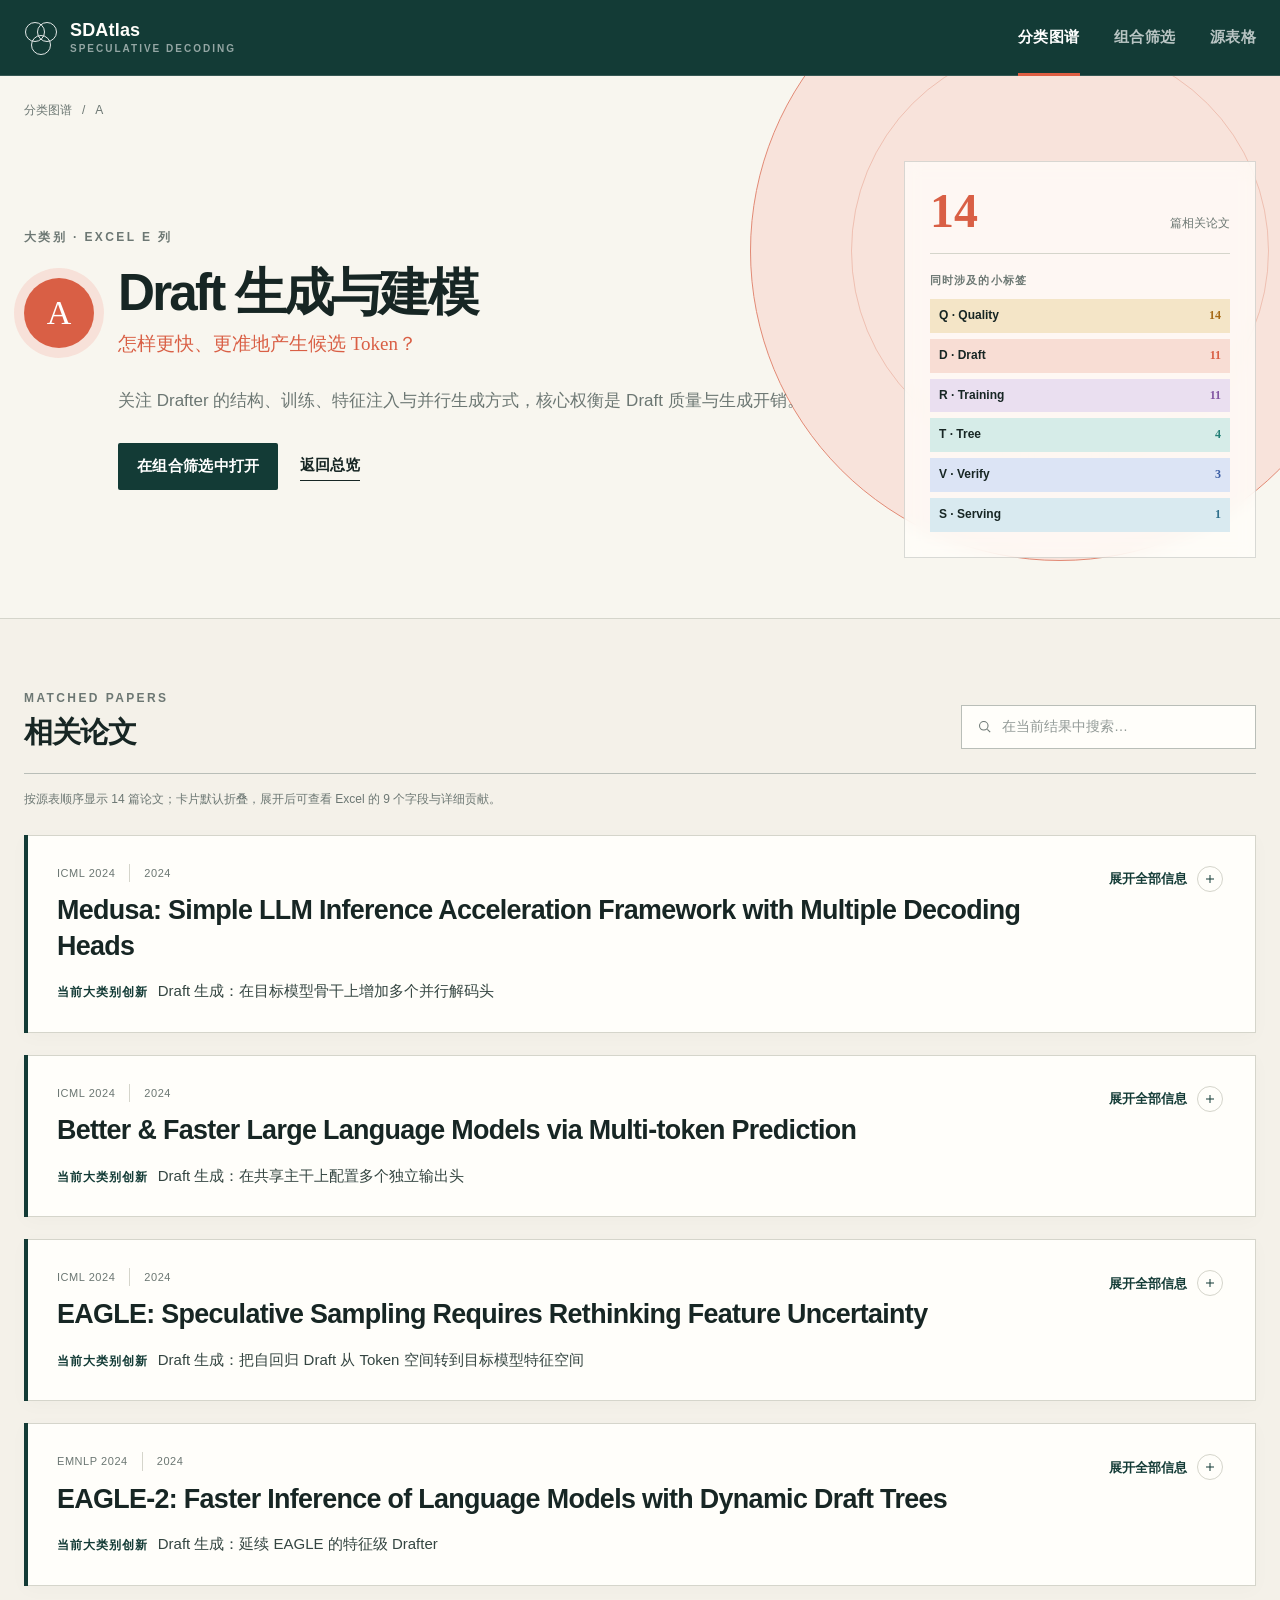
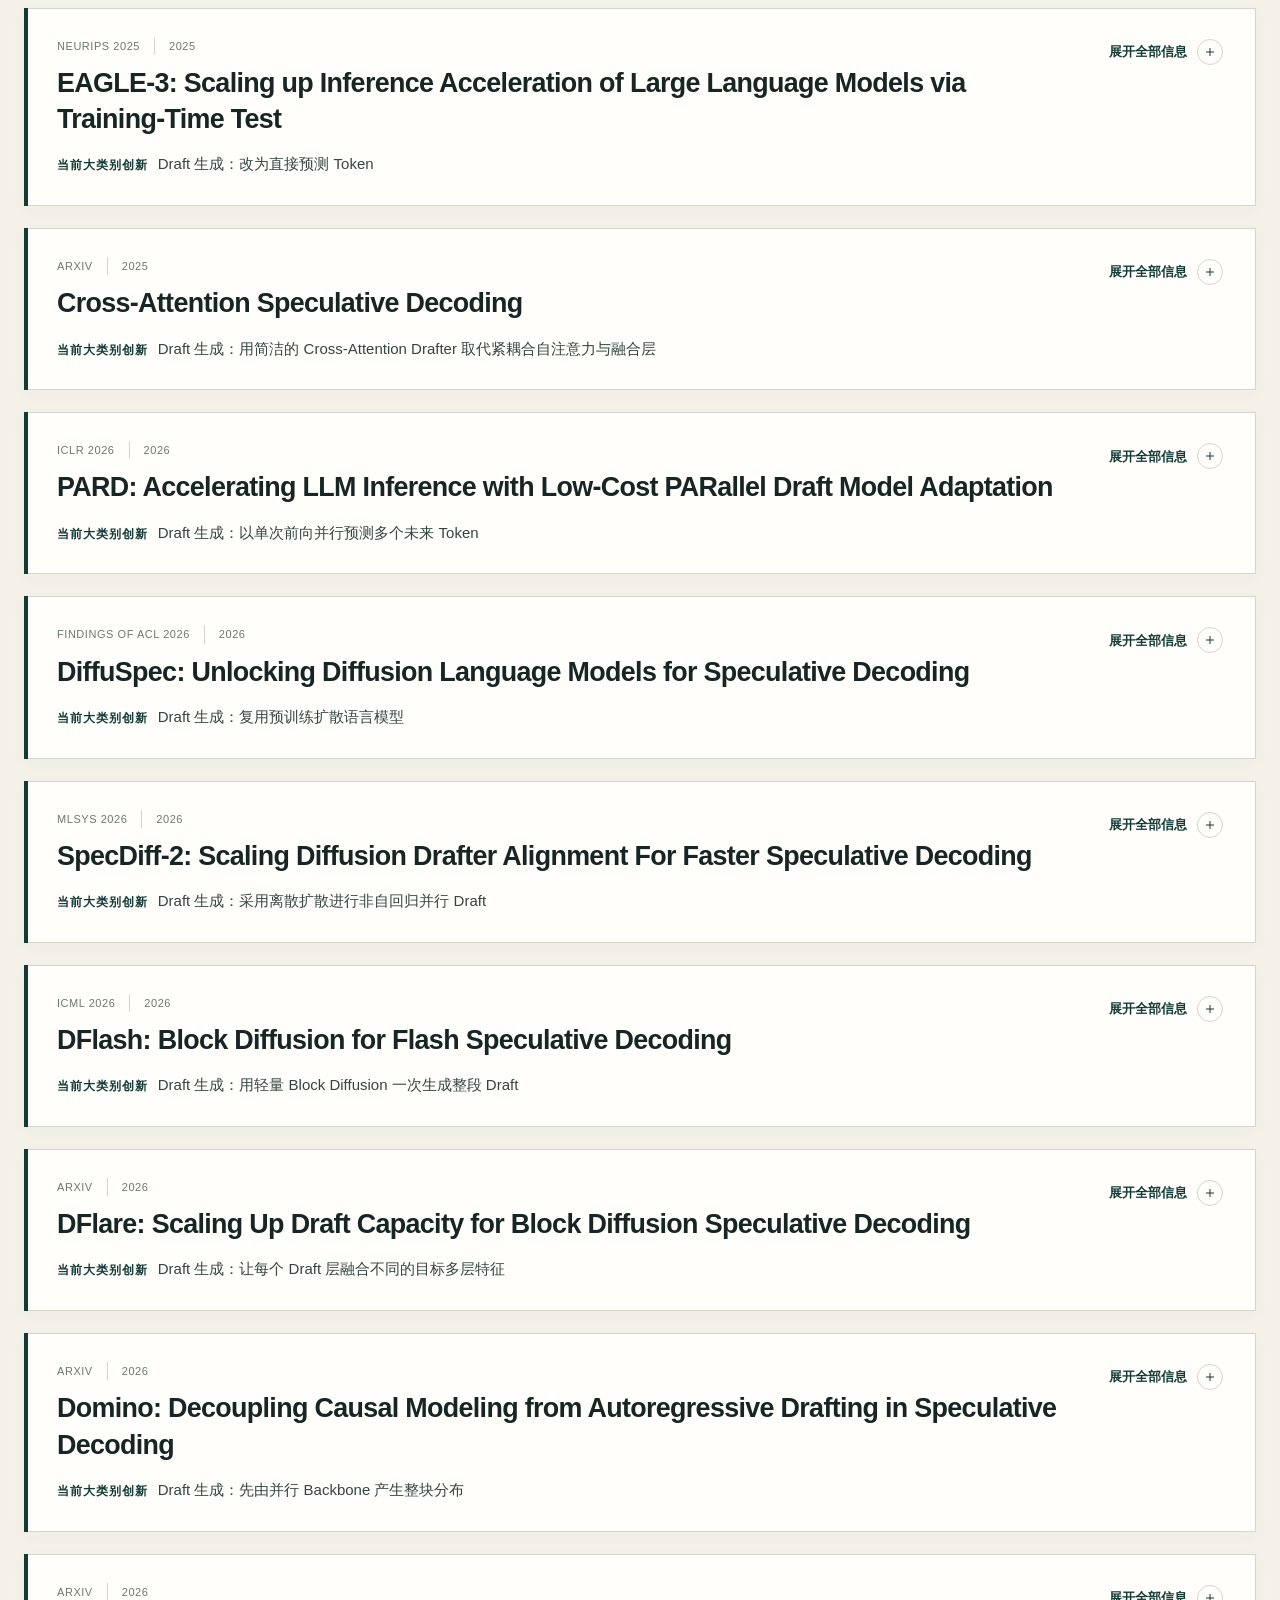
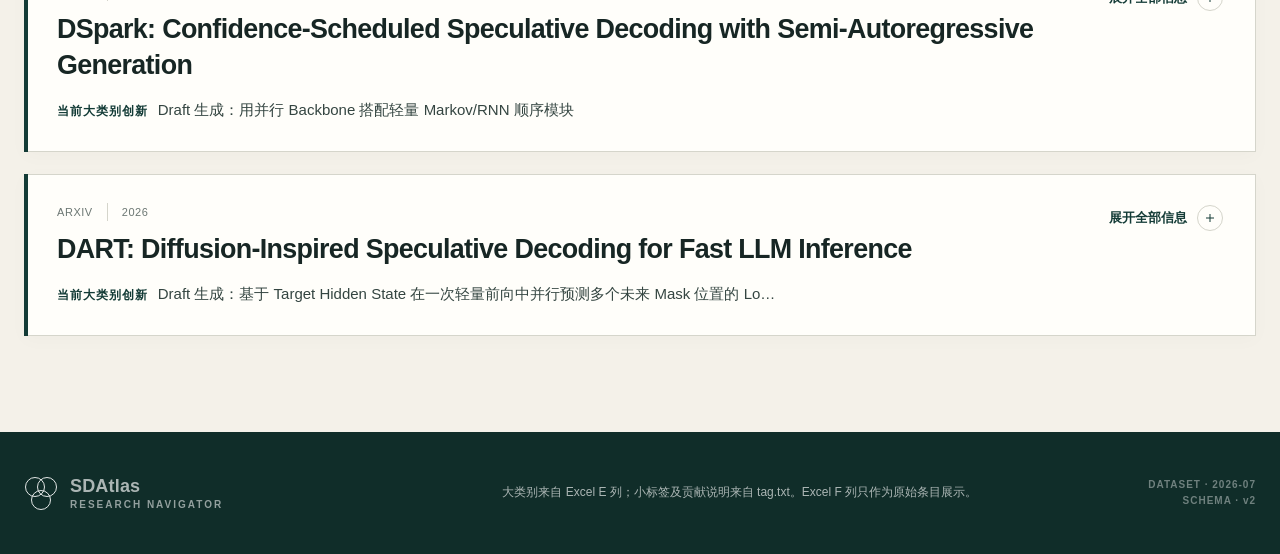
==== commit 5428e3d4: "feat: refine navigation layout, paper cards, and terminology Integrate changes completed by three su" ====
--- a/category.html
+++ b/category.html
@@ -6,6 +6,7 @@
   <meta name="description" content="SDAtlas 分类论文列表。">
   <title>分类详情 · SDAtlas</title>
   <link rel="stylesheet" href="assets/css/styles.css">
+  <link rel="stylesheet" href="assets/css/paper-details.css">
   <script defer src="assets/js/data.js"></script>
   <script defer src="assets/js/ui.js"></script>
   <script defer src="assets/js/category.js"></script>
--- a/assets/css/styles.css
+++ b/assets/css/styles.css
@@ -33,7 +33,7 @@
   color: var(--ink);
   background: var(--paper);
   font-family: var(--font-sans);
-  font-size: 15px;
+  font-size: 17px;
   line-height: 1.65;
   text-rendering: optimizeLegibility;
 }
@@ -147,7 +147,7 @@
 
 .brand small {
   color: rgba(255, 255, 255, 0.55);
-  font-size: 8px;
+  font-size: 10px;
   font-weight: 700;
   letter-spacing: 0.2em;
 }
@@ -195,7 +195,7 @@
   align-items: center;
   height: 100%;
   color: rgba(255, 255, 255, 0.7);
-  font-size: 13px;
+  font-size: 15px;
   font-weight: 650;
   letter-spacing: 0.03em;
   transition: color 0.2s ease;
@@ -226,7 +226,7 @@
   padding: 10px 18px;
   border: 1px solid transparent;
   border-radius: 2px;
-  font-size: 13px;
+  font-size: 15px;
   font-weight: 750;
   letter-spacing: 0.02em;
   transition: transform 0.2s ease, background 0.2s ease, border-color 0.2s ease;
@@ -270,7 +270,7 @@
   gap: 8px;
   align-items: center;
   padding-bottom: 2px;
-  font-size: 13px;
+  font-size: 15px;
   font-weight: 750;
   border-bottom: 1px solid currentColor;
 }
@@ -283,7 +283,7 @@
 .section-index {
   margin: 0 0 18px;
   color: var(--muted);
-  font-size: 10px;
+  font-size: 12px;
   font-weight: 800;
   letter-spacing: 0.2em;
   text-transform: uppercase;
@@ -358,7 +358,7 @@
   max-width: 630px;
   margin: 28px 0 0;
   color: rgba(255, 255, 255, 0.68);
-  font-size: 17px;
+  font-size: 19px;
   line-height: 1.8;
 }
 
@@ -397,7 +397,7 @@
 
 .formula-label {
   color: rgba(255, 255, 255, 0.48);
-  font-size: 9px;
+  font-size: 11px;
   font-weight: 800;
   letter-spacing: 0.19em;
 }
@@ -414,7 +414,7 @@
 
 .formula sub {
   font-family: var(--font-sans);
-  font-size: 10px;
+  font-size: 12px;
   font-weight: 500;
 }
 
@@ -438,7 +438,7 @@
 .formula-card p {
   margin: 0;
   color: rgba(255, 255, 255, 0.61);
-  font-size: 12px;
+  font-size: 14px;
 }
 
 .hero-stats {
@@ -467,7 +467,7 @@
 .hero-stats dd {
   margin: 7px 0 0;
   color: rgba(255, 255, 255, 0.52);
-  font-size: 10px;
+  font-size: 12px;
   letter-spacing: 0.05em;
 }
 
@@ -482,7 +482,7 @@
   gap: 26px;
   align-items: center;
   min-height: 62px;
-  font-size: 11px;
+  font-size: 13px;
 }
 
 .source-rule__inner strong {
@@ -556,7 +556,7 @@
   color: var(--muted);
   background: transparent;
   border: 0;
-  font-size: 12px;
+  font-size: 14px;
   font-weight: 700;
 }
 
@@ -609,13 +609,13 @@
 }
 
 .category-legend__item strong {
-  font-size: 14px;
+  font-size: 16px;
 }
 
 .category-legend__item small {
   overflow: hidden;
   color: var(--muted);
-  font-size: 10px;
+  font-size: 12px;
   text-overflow: ellipsis;
   white-space: nowrap;
 }
@@ -630,7 +630,7 @@
 /* Venn */
 .venn-stage {
   position: relative;
-  height: 720px;
+  height: 820px;
   overflow: hidden;
   background:
     linear-gradient(rgba(23, 38, 36, 0.035) 1px, transparent 1px),
@@ -642,27 +642,30 @@
 
 .venn-circle {
   position: absolute;
-  width: 53%;
+  width: min(48%, 560px);
   aspect-ratio: 1;
   background: color-mix(in srgb, var(--item-soft) 64%, transparent);
   border: 1.5px solid var(--item-color);
   border-radius: 50%;
   opacity: 0.76;
-}
-
+  transform: translate(-50%, -50%);
+}
+
+/* Keep the three equal circle centres on an equilateral-triangle-like grid.
+   Percentage centres let the diagram retain that geometry on narrower laptops. */
 .venn-circle--1 {
-  top: 7%;
-  left: 4%;
+  top: 34%;
+  left: 38%;
 }
 
 .venn-circle--2 {
-  top: 7%;
-  right: 4%;
+  top: 34%;
+  left: 62%;
 }
 
 .venn-circle--3 {
-  bottom: 4%;
-  left: 23.5%;
+  top: 65%;
+  left: 50%;
 }
 
 .venn-set-label {
@@ -671,7 +674,7 @@
   display: flex;
   gap: 8px;
   align-items: center;
-  font-size: 11px;
+  font-size: 13px;
 }
 
 .venn-set-label span {
@@ -683,22 +686,22 @@
   background: var(--item-color);
   border-radius: 50%;
   font-family: var(--font-serif);
-  font-size: 14px;
+  font-size: 16px;
 }
 
 .venn-set-label--1 {
-  top: 4%;
-  left: 4%;
+  top: 7%;
+  left: 16%;
 }
 
 .venn-set-label--2 {
-  top: 4%;
-  right: 4%;
+  top: 7%;
+  right: 16%;
 }
 
 .venn-set-label--3 {
-  right: 47%;
-  bottom: 2%;
+  right: 50%;
+  bottom: 3%;
   transform: translateX(50%);
 }
 
@@ -716,45 +719,45 @@
 }
 
 .region--one {
-  top: 21%;
-  left: 6.5%;
+  top: 18%;
+  left: 5.5%;
   width: 30%;
 }
 
 .region--two {
-  top: 21%;
-  right: 6.5%;
-  width: 25%;
+  top: 18%;
+  right: 5.5%;
+  width: 24%;
 }
 
 .region--three {
   bottom: 7%;
-  left: 39%;
-  width: 22%;
+  left: 40%;
+  width: 20%;
 }
 
 .region--one-two {
   top: 12%;
-  left: 39%;
-  width: 22%;
+  left: 41%;
+  width: 18%;
 }
 
 .region--one-three {
-  top: 57%;
-  left: 20%;
-  width: 25%;
+  top: 58%;
+  left: 19%;
+  width: 26%;
 }
 
 .region--two-three {
-  top: 57%;
-  right: 20%;
-  width: 25%;
+  top: 58%;
+  right: 19%;
+  width: 26%;
 }
 
 .region--all {
   top: 43%;
-  left: 43%;
-  width: 14%;
+  left: 42%;
+  width: 16%;
 }
 
 .region-title {
@@ -765,7 +768,7 @@
   padding-bottom: 5px;
   color: var(--ink);
   border-bottom: 1px solid rgba(23, 38, 36, 0.14);
-  font-size: 10px;
+  font-size: 12px;
 }
 
 .region-title strong {
@@ -795,7 +798,7 @@
   color: var(--ink-2);
   background: rgba(255, 255, 255, 0.88);
   border: 1px solid rgba(23, 38, 36, 0.14);
-  font-size: 9px;
+  font-size: 11px;
   font-weight: 700;
   line-height: 1.2;
   transition: color 0.15s ease, background 0.15s ease;
@@ -808,7 +811,7 @@
 
 .empty-region {
   color: var(--muted);
-  font-size: 9px;
+  font-size: 11px;
 }
 
 .venn-hint {
@@ -820,7 +823,7 @@
   padding: 5px 8px;
   color: var(--muted);
   background: rgba(255, 254, 250, 0.86);
-  font-size: 9px;
+  font-size: 11px;
 }
 
 .region-board-note {
@@ -863,7 +866,7 @@
   width: 100%;
   min-width: 920px;
   border-collapse: collapse;
-  font-size: 12px;
+  font-size: 14px;
 }
 
 .category-matrix th,
@@ -882,7 +885,7 @@
 .category-matrix th {
   color: var(--muted);
   background: #ebe8df;
-  font-size: 9px;
+  font-size: 11px;
   letter-spacing: 0.08em;
   text-transform: uppercase;
 }
@@ -918,7 +921,7 @@
 .row-index {
   color: var(--muted);
   font-family: var(--font-serif);
-  font-size: 10px;
+  font-size: 12px;
 }
 
 .matrix-paper a {
@@ -928,14 +931,14 @@
 
 .matrix-paper strong {
   color: var(--brand);
-  font-size: 13px;
+  font-size: 15px;
 }
 
 .matrix-paper small {
   overflow: hidden;
   max-width: 310px;
   color: var(--muted);
-  font-size: 9px;
+  font-size: 11px;
   line-height: 1.4;
   text-overflow: ellipsis;
   white-space: nowrap;
@@ -949,7 +952,7 @@
 
 .matrix-meta small {
   color: var(--muted);
-  font-size: 9px;
+  font-size: 11px;
 }
 
 .matrix-hit {
@@ -1026,12 +1029,12 @@
 }
 
 .tag-card header strong {
-  font-size: 15px;
+  font-size: 17px;
 }
 
 .tag-card header small {
   color: var(--muted);
-  font-size: 10px;
+  font-size: 12px;
 }
 
 .tag-card header em {
@@ -1045,7 +1048,7 @@
   min-height: 44px;
   margin: 18px 0;
   color: var(--muted);
-  font-size: 11px;
+  font-size: 13px;
   border-bottom: 1px solid var(--line);
 }
 
@@ -1061,7 +1064,7 @@
   color: var(--ink-2);
   background: var(--item-soft);
   border: 1px solid color-mix(in srgb, var(--item-color) 25%, transparent);
-  font-size: 9px;
+  font-size: 11px;
   font-weight: 700;
   line-height: 1;
 }
@@ -1077,7 +1080,7 @@
   margin-top: auto;
   padding-top: 20px;
   color: var(--item-color);
-  font-size: 10px;
+  font-size: 12px;
   font-weight: 800;
   letter-spacing: 0.03em;
 }
@@ -1198,7 +1201,7 @@
   gap: 10px;
   padding-top: 25px;
   color: var(--muted);
-  font-size: 10px;
+  font-size: 12px;
 }
 
 .breadcrumb a:hover {
@@ -1248,14 +1251,14 @@
   margin: 8px 0 0;
   color: var(--detail-color);
   font-family: var(--font-serif);
-  font-size: 17px;
+  font-size: 19px;
 }
 
 .detail-description {
   max-width: 730px;
   margin: 28px 0 0 94px;
   color: var(--muted);
-  font-size: 15px;
+  font-size: 17px;
 }
 
 .detail-actions {
@@ -1289,7 +1292,7 @@
 
 .detail-count span {
   color: var(--muted);
-  font-size: 10px;
+  font-size: 12px;
 }
 
 .related-sets {
@@ -1302,7 +1305,7 @@
 .related-sets > span {
   margin-bottom: 4px;
   color: var(--muted);
-  font-size: 9px;
+  font-size: 11px;
   font-weight: 800;
   letter-spacing: 0.1em;
 }
@@ -1313,7 +1316,7 @@
   justify-content: space-between;
   padding: 7px 9px;
   background: var(--item-soft);
-  font-size: 10px;
+  font-size: 12px;
   font-weight: 700;
 }
 
@@ -1391,7 +1394,7 @@
   background: transparent;
   border: 0;
   outline: 0;
-  font-size: 12px;
+  font-size: 14px;
 }
 
 .search-control input::placeholder {
@@ -1401,7 +1404,7 @@
 .result-line {
   margin: 16px 0 25px;
   color: var(--muted);
-  font-size: 10px;
+  font-size: 12px;
 }
 
 .paper-list {
@@ -1445,7 +1448,7 @@
   margin-bottom: 4px;
   color: var(--muted);
   font-family: var(--font-sans);
-  font-size: 8px;
+  font-size: 10px;
   font-weight: 800;
   letter-spacing: 0.15em;
 }
@@ -1456,7 +1459,7 @@
   gap: 8px 14px;
   align-items: center;
   color: var(--muted);
-  font-size: 9px;
+  font-size: 11px;
   letter-spacing: 0.05em;
   text-transform: uppercase;
 }
@@ -1465,7 +1468,7 @@
   padding: 3px 7px;
   color: #fff;
   background: var(--brand);
-  font-size: 9px;
+  font-size: 11px;
 }
 
 .paper-kicker time {
@@ -1496,7 +1499,7 @@
   display: block;
   margin-bottom: 8px;
   color: var(--muted);
-  font-size: 8px;
+  font-size: 10px;
   font-weight: 800;
   letter-spacing: 0.12em;
   text-transform: uppercase;
@@ -1519,7 +1522,7 @@
   color: var(--item-color);
   background: var(--item-soft);
   border: 1px solid color-mix(in srgb, var(--item-color) 24%, transparent);
-  font-size: 9px;
+  font-size: 11px;
   font-weight: 750;
 }
 
@@ -1533,7 +1536,7 @@
   background: var(--item-color);
   border-radius: 50%;
   font-family: var(--font-serif);
-  font-size: 10px;
+  font-size: 12px;
 }
 
 .research-tag.is-matched {
@@ -1551,7 +1554,7 @@
   color: var(--ink-2);
   background: #eeeae0;
   border: 1px solid var(--line);
-  font-size: 9px;
+  font-size: 11px;
 }
 
 .paper-data-grid {
@@ -1583,14 +1586,14 @@
 .paper-field p {
   margin: 0;
   color: var(--ink-2);
-  font-size: 11px;
+  font-size: 13px;
 }
 
 .paper-field--link a {
   display: block;
   overflow: hidden;
   color: #2f6681;
-  font-size: 10px;
+  font-size: 12px;
   text-decoration: underline;
   text-overflow: ellipsis;
   white-space: nowrap;
@@ -1600,7 +1603,7 @@
   display: block;
   margin-top: 7px;
   color: #979d99;
-  font-size: 8px;
+  font-size: 10px;
 }
 
 .paper-contributions {
@@ -1616,13 +1619,13 @@
 
 .section-mini-title span {
   color: var(--muted);
-  font-size: 8px;
+  font-size: 10px;
   font-weight: 800;
   letter-spacing: 0.14em;
 }
 
 .section-mini-title strong {
-  font-size: 12px;
+  font-size: 14px;
 }
 
 .section-mini-title--tags {
@@ -1650,7 +1653,7 @@
   gap: 7px;
   align-items: center;
   color: var(--item-color);
-  font-size: 9px;
+  font-size: 11px;
   font-weight: 800;
 }
 
@@ -1669,7 +1672,7 @@
 .tag-contribution p {
   margin: 10px 0 0;
   color: var(--ink-2);
-  font-size: 10px;
+  font-size: 12px;
   line-height: 1.75;
 }
 
@@ -1695,7 +1698,7 @@
   gap: 8px;
   align-items: center;
   color: var(--item-color);
-  font-size: 9px;
+  font-size: 11px;
   font-weight: 750;
 }
 
@@ -1722,7 +1725,7 @@
 .source-note {
   margin-left: 5px;
   color: var(--muted);
-  font-size: 9px;
+  font-size: 11px;
   border-bottom: 1px dotted var(--muted);
   cursor: help;
 }
@@ -1752,7 +1755,7 @@
 .explorer-hero__grid > p {
   margin: 0 0 5px;
   color: var(--muted);
-  font-size: 14px;
+  font-size: 16px;
 }
 
 .explorer-layout {
@@ -1786,13 +1789,13 @@
 
 .filter-panel__top span {
   color: rgba(255, 255, 255, 0.48);
-  font-size: 8px;
+  font-size: 10px;
   font-weight: 800;
   letter-spacing: 0.16em;
 }
 
 .filter-panel__top strong {
-  font-size: 16px;
+  font-size: 18px;
 }
 
 .plain-button {
@@ -1801,7 +1804,7 @@
   background: transparent;
   border: 0;
   border-bottom: 1px solid rgba(255, 255, 255, 0.35);
-  font-size: 9px;
+  font-size: 11px;
 }
 
 .mode-fieldset,
@@ -1820,13 +1823,13 @@
   width: 100%;
   margin: 0 0 12px;
   padding: 0;
+  font-size: 12px;
+  font-weight: 800;
+}
+
+.filter-fieldset legend small {
+  color: var(--muted);
   font-size: 10px;
-  font-weight: 800;
-}
-
-.filter-fieldset legend small {
-  color: var(--muted);
-  font-size: 8px;
   font-weight: 500;
 }
 
@@ -1854,11 +1857,11 @@
 
 .mode-toggle strong {
   color: var(--ink);
+  font-size: 12px;
+}
+
+.mode-toggle small {
   font-size: 10px;
-}
-
-.mode-toggle small {
-  font-size: 8px;
 }
 
 .mode-toggle input:checked + span {
@@ -1937,7 +1940,7 @@
   background: var(--item-color);
   border-radius: 50%;
   font-family: var(--font-serif);
-  font-size: 11px;
+  font-size: 13px;
 }
 
 .option-copy {
@@ -1948,7 +1951,7 @@
 
 .option-copy strong {
   overflow: hidden;
-  font-size: 9px;
+  font-size: 11px;
   text-overflow: ellipsis;
   white-space: nowrap;
 }
@@ -1956,7 +1959,7 @@
 .option-copy small {
   overflow: hidden;
   color: var(--muted);
-  font-size: 7.5px;
+  font-size: 10px;
   text-overflow: ellipsis;
   white-space: nowrap;
 }
@@ -1964,7 +1967,7 @@
 .filter-option em {
   color: var(--item-color);
   font-family: var(--font-serif);
-  font-size: 12px;
+  font-size: 14px;
   font-style: normal;
 }
 
@@ -2015,7 +2018,7 @@
   padding: 0 31px 0 12px;
   background: var(--white);
   border: 1px solid var(--line-dark);
-  font-size: 10px;
+  font-size: 12px;
 }
 
 .active-filters {
@@ -2031,7 +2034,7 @@
   padding: 4px 8px;
   color: #fff;
   background: var(--ink);
-  font-size: 8px;
+  font-size: 10px;
   font-weight: 800;
   letter-spacing: 0.08em;
 }
@@ -2044,7 +2047,7 @@
   color: var(--item-color);
   background: var(--item-soft);
   border: 1px solid color-mix(in srgb, var(--item-color) 24%, transparent);
-  font-size: 9px;
+  font-size: 11px;
 }
 
 .active-filter-chip strong {
@@ -2053,7 +2056,7 @@
 
 .active-filter-chip i {
   font-style: normal;
-  font-size: 14px;
+  font-size: 16px;
   line-height: 1;
 }
 
@@ -2062,7 +2065,7 @@
   gap: 8px;
   align-items: center;
   color: var(--muted);
-  font-size: 9px;
+  font-size: 11px;
 }
 
 .all-papers-note i {
@@ -2109,7 +2112,7 @@
   background: #112a27;
   border: 1px solid rgba(255, 255, 255, 0.16);
   box-shadow: 0 12px 36px rgba(12, 28, 26, 0.24);
-  font-size: 10px;
+  font-size: 12px;
   line-height: 1.65;
   white-space: pre-line;
   pointer-events: none;
@@ -2175,12 +2178,12 @@
 
 .footer-grid p {
   margin: 0;
-  font-size: 10px;
+  font-size: 12px;
 }
 
 .footer-meta {
   color: rgba(255, 255, 255, 0.4);
-  font-size: 8px !important;
+  font-size: 10px !important;
   font-weight: 700;
   letter-spacing: 0.1em;
   text-align: right;
@@ -2198,7 +2201,7 @@
   }
 
   .venn-stage {
-    height: 680px;
+    height: 740px;
   }
 
   .paper-data-grid {
@@ -2247,7 +2250,7 @@
 
   .site-nav a {
     min-height: 68px;
-    font-size: 11px;
+    font-size: 13px;
   }
 
   .hero-grid {
@@ -2385,7 +2388,7 @@
   }
 
   .brand strong {
-    font-size: 16px;
+    font-size: 18px;
   }
 
   .hero-copy h1 {
--- a/assets/css/paper-details.css
+++ b/assets/css/paper-details.css
@@ -0,0 +1,214 @@
+/*
+ * Collapsible paper result cards shared by category.html and explorer.html.
+ * Keeping these overrides separate lets the atlas overview evolve without
+ * coupling its layout to the denser result-card interaction.
+ */
+
+.paper-card__summary {
+  display: block;
+  padding: 0;
+  cursor: pointer;
+  list-style: none;
+}
+
+.paper-card__summary::-webkit-details-marker {
+  display: none;
+}
+
+.paper-card__summary::marker {
+  content: "";
+}
+
+.paper-card__summary:hover {
+  background: #fbfaf6;
+}
+
+.paper-card__summary:focus-visible {
+  outline: 3px solid color-mix(in srgb, var(--brand) 52%, white);
+  outline-offset: 3px;
+}
+
+.paper-summary__layout {
+  display: grid;
+  grid-template-columns: minmax(0, 1fr) auto;
+  gap: 24px;
+  align-items: start;
+  padding: 28px 32px;
+}
+
+.paper-summary__content {
+  display: block;
+  min-width: 0;
+}
+
+.paper-summary__title {
+  display: block;
+  max-width: 1000px;
+  margin-top: 10px;
+  color: var(--ink);
+  font-size: clamp(20px, 2.1vw, 27px);
+  font-weight: 660;
+  letter-spacing: -0.025em;
+  line-height: 1.35;
+}
+
+.paper-context-summary {
+  display: grid;
+  grid-template-columns: max-content minmax(0, 1fr);
+  gap: 10px;
+  align-items: baseline;
+  margin-top: 15px;
+  color: var(--ink-2);
+  font-size: 15px;
+  line-height: 1.65;
+}
+
+.paper-context-summary strong {
+  color: var(--brand);
+  font-size: 12px;
+  font-weight: 800;
+  letter-spacing: 0.08em;
+  text-transform: uppercase;
+}
+
+.paper-summary__toggle {
+  display: inline-flex;
+  gap: 10px;
+  align-items: center;
+  justify-self: end;
+  min-width: max-content;
+  padding-top: 2px;
+  color: var(--brand);
+  font-size: 13px;
+  font-weight: 750;
+}
+
+.paper-summary__toggle i {
+  position: relative;
+  width: 26px;
+  height: 26px;
+  border: 1px solid var(--line);
+  border-radius: 50%;
+}
+
+.paper-summary__toggle i::before,
+.paper-summary__toggle i::after {
+  position: absolute;
+  top: 50%;
+  left: 50%;
+  width: 8px;
+  height: 1px;
+  background: currentColor;
+  content: "";
+  transition: transform 160ms ease;
+  transform: translate(-50%, -50%);
+}
+
+.paper-summary__toggle i::after {
+  transform: translate(-50%, -50%) rotate(90deg);
+}
+
+.paper-card[open] .paper-summary__toggle i::after {
+  transform: translate(-50%, -50%) rotate(0deg);
+}
+
+.paper-summary__toggle .when-open,
+.paper-card[open] .paper-summary__toggle .when-closed {
+  display: none;
+}
+
+.paper-card[open] .paper-summary__toggle .when-open {
+  display: inline;
+}
+
+.paper-card[open] .paper-card__summary {
+  border-bottom: 1px solid var(--line);
+}
+
+.paper-card__details {
+  display: block;
+}
+
+.paper-card__details .paper-taxonomy {
+  padding-left: 128px;
+  border-top: 0;
+}
+
+.paper-card__details .paper-field--row-end,
+.paper-list--explorer .paper-card__details .paper-field--wide {
+  border-right: 0;
+}
+
+.paper-list--explorer .paper-summary__layout {
+  grid-template-columns: minmax(0, 1fr) auto;
+  gap: 20px;
+  padding: 25px 27px;
+}
+
+.paper-list--explorer .paper-card__details .paper-taxonomy {
+  padding-left: 105px;
+}
+
+@media (max-width: 760px) {
+  .paper-card__summary {
+    position: relative;
+  }
+
+  .paper-summary__layout,
+  .paper-list--explorer .paper-summary__layout {
+    display: block;
+    padding: 23px 62px 23px 20px;
+  }
+
+  .paper-summary__content {
+    display: block;
+  }
+
+  .paper-summary__toggle {
+    display: none !important;
+  }
+
+  .paper-card__summary::after {
+    position: absolute;
+    top: 21px;
+    right: 20px;
+    display: grid;
+    place-items: center;
+    width: 26px;
+    height: 26px;
+    color: var(--brand);
+    border: 1px solid var(--line);
+    border-radius: 50%;
+    content: "+";
+    font-size: 16px;
+    line-height: 1;
+  }
+
+  .paper-card[open] > .paper-card__summary::after {
+    content: "−";
+  }
+
+  .paper-context-summary {
+    grid-template-columns: 1fr;
+    gap: 3px;
+  }
+
+  .paper-card__details .paper-taxonomy,
+  .paper-list--explorer .paper-card__details .paper-taxonomy {
+    padding-left: 20px;
+  }
+}
+
+@media print {
+  .paper-card__summary {
+    cursor: default;
+  }
+
+  .paper-summary__toggle {
+    display: none;
+  }
+
+  .paper-card:not([open]) > .paper-card__details {
+    display: block !important;
+  }
+}
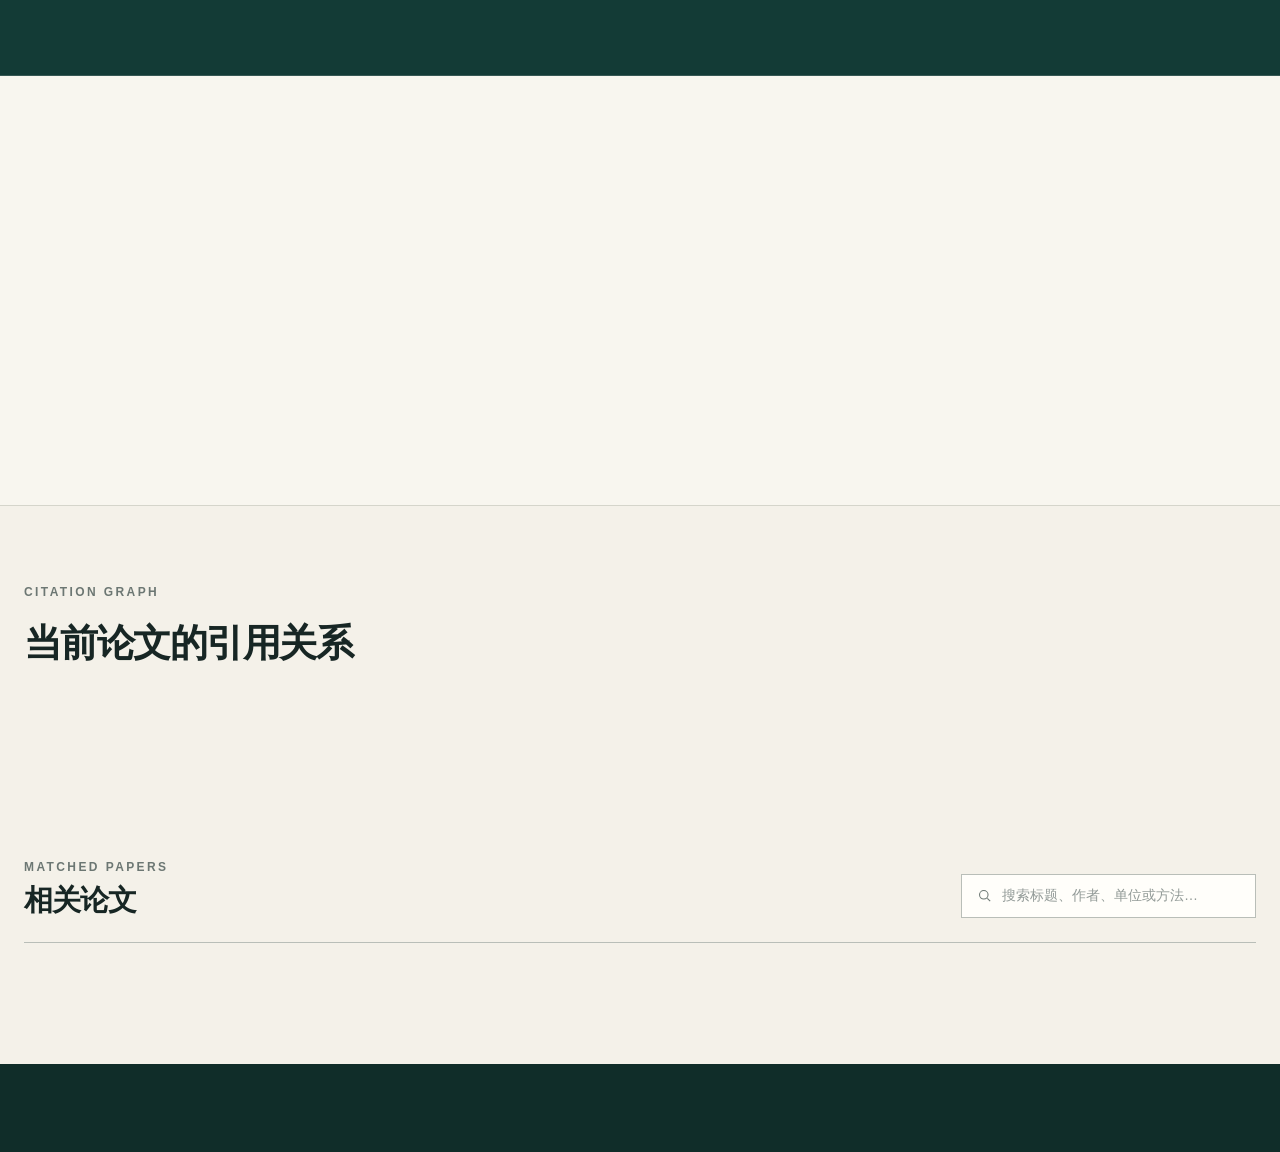
==== commit 3562eff0: "feat(core): overhaul taxonomy, paper data architecture, and citation views Replace the legacy taxono" ====
--- a/category.html
+++ b/category.html
@@ -3,18 +3,29 @@
 <head>
   <meta charset="utf-8">
   <meta name="viewport" content="width=device-width, initial-scale=1">
-  <meta name="description" content="SDAtlas 分类论文列表。">
-  <title>分类详情 · SDAtlas</title>
+  <meta name="description" content="浏览 SDAtlas 中一个投机解码子问题的相关论文、贡献与引用关系。">
+  <title>子问题详情 · SDAtlas</title>
   <link rel="stylesheet" href="assets/css/styles.css">
   <link rel="stylesheet" href="assets/css/paper-details.css">
+  <link rel="stylesheet" href="assets/css/citation-graph.css">
   <script defer src="assets/js/data.js"></script>
   <script defer src="assets/js/ui.js"></script>
+  <script defer src="assets/js/citation-graph.js"></script>
   <script defer src="assets/js/category.js"></script>
 </head>
 <body class="page-category">
   <header class="site-header" id="site-header"></header>
   <main id="main-content">
     <section class="detail-hero" id="category-hero"></section>
+
+    <section class="section page-shell citation-section" aria-labelledby="citation-heading">
+      <header class="section-heading">
+        <p class="section-index">CITATION GRAPH</p>
+        <h2 id="citation-heading">当前论文的引用关系</h2>
+      </header>
+      <div id="citation-graph"></div>
+    </section>
+
     <section class="section section--list page-shell">
       <div class="list-toolbar">
         <div>
@@ -22,9 +33,9 @@
           <h2 id="list-title">相关论文</h2>
         </div>
         <label class="search-control">
-          <span class="sr-only">在当前分类中搜索</span>
+          <span class="sr-only">在当前子问题中搜索</span>
           <svg aria-hidden="true" viewBox="0 0 24 24"><circle cx="11" cy="11" r="6"></circle><path d="m16 16 4 4"></path></svg>
-          <input id="list-search" type="search" autocomplete="off" placeholder="在当前结果中搜索…">
+          <input id="list-search" type="search" autocomplete="off" placeholder="搜索标题、作者、单位或方法…">
         </label>
       </div>
       <p class="result-line" id="result-line" aria-live="polite"></p>
--- a/assets/css/styles.css
+++ b/assets/css/styles.css
@@ -75,6 +75,29 @@
   outline-offset: 3px;
 }
 
+/* Native MathML keeps formulae correct in file:// and offline deployments.
+   The small baseline adjustment lets inline equations sit naturally inside
+   Chinese prose without changing paragraph line-height. */
+.math-rich-text math.math-inline {
+  display: inline-block;
+  max-width: 100%;
+  margin-inline: 0.06em;
+  font-family: "STIX Two Math", "Cambria Math", "Latin Modern Math", "Times New Roman", serif;
+  font-size: 1.08em;
+  vertical-align: -0.12em;
+  white-space: nowrap;
+}
+
+.math-rich-text math.math-inline mtext {
+  font-family: var(--font-sans);
+  font-size: 0.9em;
+  font-style: normal;
+}
+
+.atlas-tooltip math.math-inline {
+  font-size: 1em;
+}
+
 .page-shell {
   width: var(--page);
   margin-inline: auto;
@@ -403,36 +426,26 @@
 }
 
 .formula {
-  display: flex;
-  gap: 13px;
-  align-items: center;
+  display: block;
   margin: 26px 0 22px;
   font-family: var(--font-serif);
   font-size: 25px;
   white-space: nowrap;
 }
 
-.formula sub {
+.formula math {
+  display: inline-block;
+  max-width: 100%;
+  color: inherit;
+  font-family: "STIX Two Math", "Cambria Math", "Latin Modern Math", var(--font-serif);
+  font-size: 1em;
+  vertical-align: middle;
+}
+
+.formula math mtext {
   font-family: var(--font-sans);
-  font-size: 12px;
-  font-weight: 500;
-}
-
-.fraction {
-  display: inline-grid;
-  grid-template-rows: auto auto;
-  align-items: center;
-  text-align: center;
-}
-
-.fraction b {
-  padding: 2px 8px;
-  font-weight: 400;
-}
-
-.fraction b:first-child {
-  padding-bottom: 7px;
-  border-bottom: 1px solid rgba(255, 255, 255, 0.72);
+  font-size: 0.72em;
+  font-weight: 520;
 }
 
 .formula-card p {
@@ -630,7 +643,7 @@
 /* Venn */
 .venn-stage {
   position: relative;
-  height: 820px;
+  height: 870px;
   overflow: hidden;
   background:
     linear-gradient(rgba(23, 38, 36, 0.035) 1px, transparent 1px),
@@ -654,17 +667,17 @@
 /* Keep the three equal circle centres on an equilateral-triangle-like grid.
    Percentage centres let the diagram retain that geometry on narrower laptops. */
 .venn-circle--1 {
-  top: 34%;
+  top: 37%;
   left: 38%;
 }
 
 .venn-circle--2 {
-  top: 34%;
+  top: 37%;
   left: 62%;
 }
 
 .venn-circle--3 {
-  top: 65%;
+  top: 66%;
   left: 50%;
 }
 
@@ -2201,7 +2214,7 @@
   }
 
   .venn-stage {
-    height: 740px;
+    height: 800px;
   }
 
   .paper-data-grid {
@@ -2379,12 +2392,18 @@
   }
 
   .site-nav {
+    display: grid;
+    grid-template-columns: repeat(4, minmax(0, auto));
+    gap: 8px;
     width: 100%;
     justify-content: space-between;
   }
 
   .site-nav a {
+    min-width: 0;
     min-height: 48px;
+    font-size: 11px;
+    white-space: nowrap;
   }
 
   .brand strong {
@@ -2578,3 +2597,107 @@
     display: block;
   }
 }
+
+/* Schema-v4 shared components: internal paper tiles and list-level controls. */
+.paper-tile {
+  display: inline-grid;
+  grid-template-columns: minmax(0, 1fr) auto;
+  gap: 12px;
+  align-items: center;
+  min-width: 130px;
+  padding: 10px 12px;
+  color: var(--ink);
+  background: var(--white);
+  border: 1px solid var(--line-dark);
+  box-shadow: 0 2px 8px rgba(24, 40, 37, .035);
+  transition: transform 150ms ease, border-color 150ms ease, box-shadow 150ms ease;
+}
+
+.paper-tile:hover {
+  border-color: var(--brand);
+  box-shadow: 0 6px 16px rgba(24, 40, 37, .1);
+  transform: translateY(-2px);
+}
+
+.paper-tile strong {
+  overflow: hidden;
+  font-size: 13px;
+  line-height: 1.25;
+  text-overflow: ellipsis;
+  white-space: nowrap;
+}
+
+.paper-tile small {
+  color: var(--muted);
+  font-size: 10px;
+}
+
+.citation-section {
+  padding-block: clamp(3rem, 6vw, 5.5rem);
+}
+
+.results-citation-section {
+  margin: 26px 0 30px;
+}
+
+.results-citation-section > h3 {
+  margin: 0 0 12px;
+  font-size: 17px;
+}
+
+.papers-hero {
+  min-height: 0;
+  padding: clamp(3.5rem, 8vw, 6.5rem) 0;
+}
+
+.papers-hero h1 {
+  margin: .35rem 0 .6rem;
+  font-size: clamp(3.4rem, 8vw, 7rem);
+  letter-spacing: -.06em;
+  line-height: .95;
+}
+
+.papers-hero p:not(.section-index) {
+  max-width: 46rem;
+  margin: 0;
+  color: var(--muted);
+  font-size: 18px;
+}
+
+.papers-toolbar .results-controls {
+  align-items: center;
+}
+
+.paper-quick-filters {
+  display: flex;
+  flex-wrap: wrap;
+  gap: 7px;
+  margin: 18px 0 26px;
+}
+
+.paper-quick-filters button {
+  padding: 7px 11px;
+  color: var(--item-color, var(--brand));
+  background: var(--item-soft, var(--white));
+  border: 1px solid color-mix(in srgb, var(--item-color, var(--brand)) 25%, var(--line));
+  font-size: 12px;
+  font-weight: 700;
+}
+
+.paper-quick-filters button.is-active {
+  color: #fff;
+  background: var(--item-color, var(--brand));
+  border-color: var(--item-color, var(--brand));
+}
+
+@media (max-width: 760px) {
+  .papers-toolbar {
+    align-items: stretch;
+    flex-direction: column;
+  }
+
+  .papers-toolbar .results-controls,
+  .papers-toolbar .search-control {
+    width: 100%;
+  }
+}
--- a/assets/css/paper-details.css
+++ b/assets/css/paper-details.css
@@ -31,9 +31,9 @@
 .paper-summary__layout {
   display: grid;
   grid-template-columns: minmax(0, 1fr) auto;
-  gap: 24px;
+  gap: 22px;
   align-items: start;
-  padding: 28px 32px;
+  padding: 25px 30px;
 }
 
 .paper-summary__content {
@@ -41,34 +41,92 @@
   min-width: 0;
 }
 
+.paper-summary__topline {
+  display: grid;
+  grid-template-columns:
+    minmax(120px, 0.7fr)
+    minmax(105px, 0.55fr)
+    minmax(90px, 0.42fr)
+    minmax(260px, 2.2fr);
+  gap: 18px;
+  align-items: center;
+  min-width: 0;
+}
+
 .paper-summary__title {
   display: block;
-  max-width: 1000px;
-  margin-top: 10px;
+  min-width: 0;
   color: var(--ink);
-  font-size: clamp(20px, 2.1vw, 27px);
-  font-weight: 660;
-  letter-spacing: -0.025em;
+  font-size: clamp(20px, 1.8vw, 26px);
+  font-weight: 720;
+  letter-spacing: -0.035em;
+  line-height: 1.2;
+}
+
+.paper-summary__datum {
+  display: grid;
+  gap: 4px;
+  min-width: 0;
+  color: var(--ink-2);
+  font-style: normal;
+}
+
+.paper-summary__datum small {
+  color: var(--muted);
+  font-size: 9px;
+  font-weight: 800;
+  letter-spacing: 0.11em;
+}
+
+.paper-summary__datum strong {
+  overflow-wrap: anywhere;
+  font-size: 13px;
+  font-weight: 680;
   line-height: 1.35;
 }
 
 .paper-context-summary {
   display: grid;
   grid-template-columns: max-content minmax(0, 1fr);
-  gap: 10px;
-  align-items: baseline;
-  margin-top: 15px;
+  gap: 9px;
+  align-items: start;
+  min-width: 0;
   color: var(--ink-2);
-  font-size: 15px;
-  line-height: 1.65;
+  font-size: 13px;
+  line-height: 1.55;
 }
 
 .paper-context-summary strong {
   color: var(--brand);
-  font-size: 12px;
+  font-size: 10px;
+  font-weight: 800;
+  letter-spacing: 0.06em;
+}
+
+.paper-context-summary > span {
+  display: block;
+  overflow: visible;
+  white-space: normal;
+}
+
+.paper-summary__institutions {
+  display: grid;
+  grid-template-columns: max-content minmax(0, 1fr);
+  gap: 12px;
+  align-items: baseline;
+  margin-top: 14px;
+  padding-top: 12px;
+  color: var(--ink-2);
+  border-top: 1px solid var(--line);
+  font-size: 13px;
+  line-height: 1.55;
+}
+
+.paper-summary__institutions strong {
+  color: var(--brand);
+  font-size: 10px;
   font-weight: 800;
   letter-spacing: 0.08em;
-  text-transform: uppercase;
 }
 
 .paper-summary__toggle {
@@ -129,9 +187,60 @@
   display: block;
 }
 
-.paper-card__details .paper-taxonomy {
-  padding-left: 128px;
-  border-top: 0;
+.paper-expanded-title {
+  color: var(--ink);
+}
+
+.author-list {
+  display: flex;
+  flex-wrap: wrap;
+  gap: 6px;
+}
+
+.author-list span {
+  padding: 4px 8px;
+  color: var(--ink-2);
+  background: #f3f0e8;
+  border: 1px solid var(--line);
+  font-size: 12px;
+  line-height: 1.35;
+}
+
+.paper-notes {
+  margin: 0;
+  padding-left: 1.1rem;
+  color: var(--ink-2);
+  font-size: 14px;
+  line-height: 1.7;
+}
+
+.empty-note {
+  color: var(--muted) !important;
+  font-weight: 450 !important;
+}
+
+.contribution-summary {
+  font-weight: 720;
+}
+
+.contribution-detail {
+  margin-top: 9px;
+  padding-top: 9px;
+  border-top: 1px solid color-mix(in srgb, var(--item-color) 18%, transparent);
+}
+
+.contribution-detail p {
+  margin: 0 0 9px;
+}
+
+.contribution-detail p:last-child {
+  margin-bottom: 0;
+}
+
+.citation-counts {
+  align-self: center;
+  color: var(--muted);
+  font-size: 12px;
 }
 
 .paper-card__details .paper-field--row-end,
@@ -139,14 +248,177 @@
   border-right: 0;
 }
 
+.paper-overview-grid,
+.paper-list--explorer .paper-overview-grid {
+  grid-template-columns: repeat(2, minmax(0, 1fr));
+}
+
+/* The expanded overview is content-sized: labels stay quiet while the actual
+   paper metadata occupies the visual center of each cell. This removes the
+   old stack of identical 94px rows without turning the grid into a dense data
+   table. */
+.paper-overview-grid .paper-field {
+  min-height: 0;
+  padding: 14px 18px 15px;
+}
+
+.paper-overview-grid .field-label {
+  margin-bottom: 7px;
+  font-size: 11px;
+  letter-spacing: 0.1em;
+}
+
+.paper-overview-grid .paper-field p {
+  font-size: 15px;
+  font-weight: 590;
+  line-height: 1.45;
+}
+
+.paper-card[open] .paper-overview-grid > .paper-field:first-child {
+  padding-block: 18px 19px;
+}
+
+.paper-card[open] .paper-overview-grid > .paper-field:first-child p {
+  max-width: 1120px;
+  color: var(--ink);
+  font-size: clamp(24px, 2.25vw, 32px);
+  font-weight: 730;
+  letter-spacing: -0.025em;
+  line-height: 1.2;
+}
+
+.paper-overview-grid .paper-field--link a {
+  font-size: 13px;
+  line-height: 1.45;
+}
+
+.paper-overview-grid .research-tag,
+.paper-overview-grid .category-badge {
+  min-height: 30px;
+  font-size: 12px;
+}
+
+.paper-list--explorer .paper-overview-grid .paper-field {
+  border-right: 1px solid var(--line);
+}
+
+.paper-list--explorer .paper-overview-grid .paper-field--row-end,
+.paper-list--explorer .paper-overview-grid .paper-field--full {
+  border-right: 0;
+}
+
+/* Ordered institution chips reuse the global classic tooltip. The small
+   numbered disk makes the approximate priority visible without implying a
+   numeric contribution ratio. */
+.paper-field--institutions {
+  min-height: 0;
+}
+
+.institution-list {
+  display: flex;
+  flex-wrap: wrap;
+  gap: 7px;
+  align-items: center;
+}
+
+.institution-chip {
+  display: inline-flex;
+  gap: 7px;
+  align-items: center;
+  min-height: 31px;
+  padding: 4px 9px 4px 4px;
+  color: var(--ink-2);
+  background: #f3f0e8;
+  border: 1px solid var(--line-dark);
+  cursor: help;
+  font-size: 13px;
+  font-weight: 680;
+  line-height: 1.3;
+}
+
+.institution-chip[data-order="1"] {
+  color: var(--brand);
+  background: color-mix(in srgb, var(--brand) 7%, #fffdf8);
+  border-color: color-mix(in srgb, var(--brand) 28%, var(--line));
+}
+
+.institution-chip:hover {
+  background: #ebe7dc;
+  border-color: color-mix(in srgb, var(--brand) 36%, var(--line));
+}
+
+.institution-chip:focus-visible {
+  outline: 3px solid color-mix(in srgb, var(--brand) 34%, white);
+  outline-offset: 2px;
+}
+
+.institution-chip__order {
+  display: grid;
+  flex: 0 0 auto;
+  place-items: center;
+  width: 21px;
+  height: 21px;
+  color: #fff;
+  background: #6f7874;
+  border-radius: 50%;
+  font-family: var(--font-serif);
+  font-size: 11px;
+  line-height: 1;
+}
+
+.institution-chip[data-order="1"] .institution-chip__order {
+  background: var(--brand);
+}
+
+.institution-arrow {
+  color: #9aa09d;
+  font-size: 15px;
+}
+
+.institution-meta {
+  display: flex;
+  flex-wrap: wrap;
+  gap: 8px 14px;
+  align-items: baseline;
+  justify-content: space-between;
+  margin-top: 9px;
+}
+
+.institution-meta small {
+  color: #7f8783;
+  font-size: 10px;
+  line-height: 1.5;
+}
+
+.institution-source {
+  flex: 0 0 auto;
+  color: #2f6681;
+  font-size: 10px;
+  font-weight: 760;
+  text-decoration: underline;
+  text-underline-offset: 2px;
+}
+
 .paper-list--explorer .paper-summary__layout {
   grid-template-columns: minmax(0, 1fr) auto;
   gap: 20px;
-  padding: 25px 27px;
-}
-
-.paper-list--explorer .paper-card__details .paper-taxonomy {
-  padding-left: 105px;
+  padding: 24px 27px;
+}
+
+@media (max-width: 1180px) {
+  .paper-summary__topline {
+    grid-template-columns:
+      minmax(105px, 0.7fr)
+      minmax(90px, 0.52fr)
+      minmax(82px, 0.4fr)
+      minmax(190px, 1.7fr);
+    gap: 12px;
+  }
+
+  .paper-context-summary {
+    grid-template-columns: 1fr;
+    gap: 2px;
+  }
 }
 
 @media (max-width: 760px) {
@@ -162,6 +434,32 @@
 
   .paper-summary__content {
     display: block;
+  }
+
+  .paper-summary__topline {
+    grid-template-columns: repeat(2, minmax(0, 1fr));
+    gap: 12px 16px;
+    align-items: start;
+  }
+
+  .paper-summary__title {
+    grid-column: 1 / -1;
+  }
+
+  .paper-summary__date {
+    justify-self: start;
+    text-align: left;
+  }
+
+  .paper-context-summary {
+    grid-column: 1 / -1;
+    grid-template-columns: 1fr;
+    gap: 3px;
+  }
+
+  .paper-summary__institutions {
+    grid-template-columns: 1fr;
+    gap: 3px;
   }
 
   .paper-summary__toggle {
@@ -188,14 +486,31 @@
     content: "−";
   }
 
-  .paper-context-summary {
+  .paper-overview-grid,
+  .paper-list--explorer .paper-overview-grid {
     grid-template-columns: 1fr;
-    gap: 3px;
-  }
-
-  .paper-card__details .paper-taxonomy,
-  .paper-list--explorer .paper-card__details .paper-taxonomy {
-    padding-left: 20px;
+  }
+
+  .paper-overview-grid .paper-field,
+  .paper-card[open] .paper-overview-grid > .paper-field:first-child {
+    padding: 13px 15px 14px;
+  }
+
+  .paper-card[open] .paper-overview-grid > .paper-field:first-child p {
+    font-size: clamp(21px, 6.4vw, 25px);
+    line-height: 1.25;
+  }
+
+  .paper-overview-grid .paper-field p {
+    font-size: 14px;
+  }
+
+  .paper-list--explorer .paper-overview-grid .paper-field {
+    border-right: 0;
+  }
+
+  .institution-arrow {
+    display: none;
   }
 }
 
--- a/assets/css/citation-graph.css
+++ b/assets/css/citation-graph.css
@@ -0,0 +1,307 @@
+/* Standalone, horizontally scrollable citation graph component. */
+
+.citation-graph {
+  box-sizing: border-box;
+  color: var(--ink, #172825);
+  background: var(--white, #fffdf8);
+  border: 1px solid var(--line, #d8d5cb);
+  box-shadow: 0 5px 20px rgba(24, 40, 37, 0.035);
+}
+
+.citation-graph__header {
+  display: flex;
+  gap: 28px;
+  align-items: end;
+  justify-content: space-between;
+  padding: 22px 24px 18px;
+  border-bottom: 1px solid var(--line, #d8d5cb);
+}
+
+.citation-graph__header p {
+  margin: 0 0 5px;
+  color: var(--muted, #707b77);
+  font-size: 10px;
+  font-weight: 800;
+  letter-spacing: 0.14em;
+}
+
+.citation-graph__header h2 {
+  margin: 0;
+  font-size: clamp(20px, 2vw, 28px);
+  line-height: 1.2;
+}
+
+.citation-graph__stats {
+  display: flex;
+  gap: 8px;
+  margin: 0;
+}
+
+.citation-graph__stats div {
+  display: grid;
+  grid-template-columns: auto auto;
+  gap: 8px;
+  align-items: baseline;
+  min-width: 108px;
+  padding: 8px 10px;
+  background: #f2efe7;
+  border: 1px solid var(--line, #d8d5cb);
+}
+
+.citation-graph__stats dt {
+  color: var(--muted, #707b77);
+  font-size: 10px;
+}
+
+.citation-graph__stats dd {
+  margin: 0 0 0 auto;
+  color: var(--brand, #164c45);
+  font-family: var(--font-serif, Georgia, serif);
+  font-size: 19px;
+  font-weight: 700;
+}
+
+.citation-graph__legend,
+.citation-graph__outside,
+.citation-graph__notice {
+  margin: 0;
+  padding: 11px 24px;
+  color: var(--muted, #707b77);
+  font-size: 12px;
+  line-height: 1.55;
+}
+
+.citation-graph__legend span {
+  color: var(--brand, #164c45);
+  font-weight: 800;
+}
+
+.citation-graph__notice {
+  color: #665f4c;
+  background: #f6efd9;
+  border-top: 1px solid #e6dcc0;
+  border-bottom: 1px solid #e6dcc0;
+}
+
+.citation-graph__outside {
+  border-top: 1px solid var(--line, #d8d5cb);
+}
+
+.citation-graph__outside strong {
+  color: var(--brand, #164c45);
+}
+
+.citation-graph__viewport {
+  position: relative;
+  overflow-x: auto;
+  overflow-y: hidden;
+  max-width: 100%;
+  background:
+    linear-gradient(90deg, rgba(22, 76, 69, 0.025) 1px, transparent 1px) 0 0 / 32px 32px,
+    #faf9f4;
+  overscroll-behavior-inline: contain;
+  scrollbar-color: #82918d #e7e4db;
+  scrollbar-width: thin;
+}
+
+.citation-graph__viewport:focus-visible {
+  outline: 3px solid rgba(22, 76, 69, 0.32);
+  outline-offset: -3px;
+}
+
+.citation-graph__canvas {
+  position: relative;
+  margin-inline: auto;
+}
+
+.citation-graph__svg {
+  position: absolute;
+  inset: 0;
+  overflow: visible;
+  pointer-events: none;
+}
+
+.citation-graph__axis-line,
+.citation-graph__axis-tick {
+  stroke: #c9cec9;
+  stroke-width: 1;
+  vector-effect: non-scaling-stroke;
+}
+
+.citation-graph__edge {
+  fill: none;
+  stroke: #5f7b76;
+  stroke-linecap: round;
+  stroke-width: 1.6;
+  opacity: 0.72;
+  vector-effect: non-scaling-stroke;
+}
+
+.citation-graph__arrow {
+  fill: #416a63;
+}
+
+.citation-graph__time {
+  position: absolute;
+  top: 12px;
+  color: var(--muted, #707b77);
+  font-size: 10px;
+  font-weight: 800;
+  letter-spacing: 0.06em;
+  line-height: 1;
+  white-space: nowrap;
+  transform: translateX(-50%);
+}
+
+.citation-graph__node {
+  position: absolute;
+  z-index: 1;
+  box-sizing: border-box;
+  display: flex;
+  flex-direction: column;
+  gap: 5px;
+  justify-content: center;
+  padding: 9px 11px;
+  color: var(--ink, #172825);
+  background: #fffefb;
+  border: 1px solid #aeb9b4;
+  border-left: 4px solid var(--brand, #164c45);
+  box-shadow: 0 3px 9px rgba(18, 45, 40, 0.08);
+  text-decoration: none;
+  transition: border-color 140ms ease, box-shadow 140ms ease, transform 140ms ease;
+}
+
+.citation-graph__node strong {
+  overflow: hidden;
+  font-size: 13px;
+  line-height: 1.2;
+  text-overflow: ellipsis;
+  white-space: nowrap;
+}
+
+.citation-graph__node time {
+  color: var(--muted, #707b77);
+  font-size: 10px;
+}
+
+.citation-graph__node:hover {
+  border-color: var(--brand, #164c45);
+  box-shadow: 0 7px 18px rgba(18, 45, 40, 0.14);
+  transform: translateY(-2px);
+}
+
+.citation-graph__node:focus-visible {
+  outline: 3px solid rgba(22, 76, 69, 0.34);
+  outline-offset: 3px;
+}
+
+.citation-graph__node.is-focused {
+  color: #fff;
+  background: var(--brand, #164c45);
+  border-color: var(--brand, #164c45);
+}
+
+.citation-graph__node.is-focused time {
+  color: rgba(255, 255, 255, 0.76);
+}
+
+.citation-graph__node.is-isolated {
+  border-left-color: #9ba49f;
+  box-shadow: none;
+}
+
+.citation-graph__relations {
+  border-top: 1px solid var(--line, #d8d5cb);
+}
+
+.citation-graph__relations summary {
+  padding: 13px 24px;
+  color: var(--brand, #164c45);
+  cursor: pointer;
+  font-size: 12px;
+  font-weight: 800;
+}
+
+.citation-graph__relations summary:focus-visible {
+  outline: 3px solid rgba(22, 76, 69, 0.28);
+  outline-offset: -3px;
+}
+
+.citation-graph__relations ol,
+.citation-graph__relations p {
+  margin: 0;
+  padding: 0 42px 18px;
+  color: var(--ink-2, #384a46);
+  font-size: 12px;
+  line-height: 1.7;
+}
+
+.citation-graph__relations p {
+  padding-left: 24px;
+}
+
+.citation-graph__relations a {
+  color: #2f6681;
+  text-decoration: underline;
+  text-underline-offset: 2px;
+}
+
+@media (max-width: 760px) {
+  .citation-graph__header {
+    align-items: start;
+    flex-direction: column;
+    gap: 14px;
+    padding: 18px 16px 15px;
+  }
+
+  .citation-graph__stats {
+    display: grid;
+    grid-template-columns: repeat(3, minmax(0, 1fr));
+    width: 100%;
+  }
+
+  .citation-graph__stats div {
+    grid-template-columns: 1fr;
+    gap: 2px;
+    min-width: 0;
+    padding: 7px 8px;
+  }
+
+  .citation-graph__stats dd {
+    margin-left: 0;
+  }
+
+  .citation-graph__legend,
+  .citation-graph__outside,
+  .citation-graph__notice {
+    padding-inline: 16px;
+  }
+
+  .citation-graph__relations summary {
+    padding-inline: 16px;
+  }
+
+  .citation-graph__relations ol {
+    padding: 0 32px 16px;
+  }
+
+  .citation-graph__relations p {
+    padding: 0 16px 16px;
+  }
+}
+
+@media (prefers-reduced-motion: reduce) {
+  .citation-graph__node {
+    transition: none;
+  }
+}
+
+@media print {
+  .citation-graph__viewport {
+    overflow: visible;
+  }
+
+  .citation-graph__node {
+    box-shadow: none;
+  }
+}
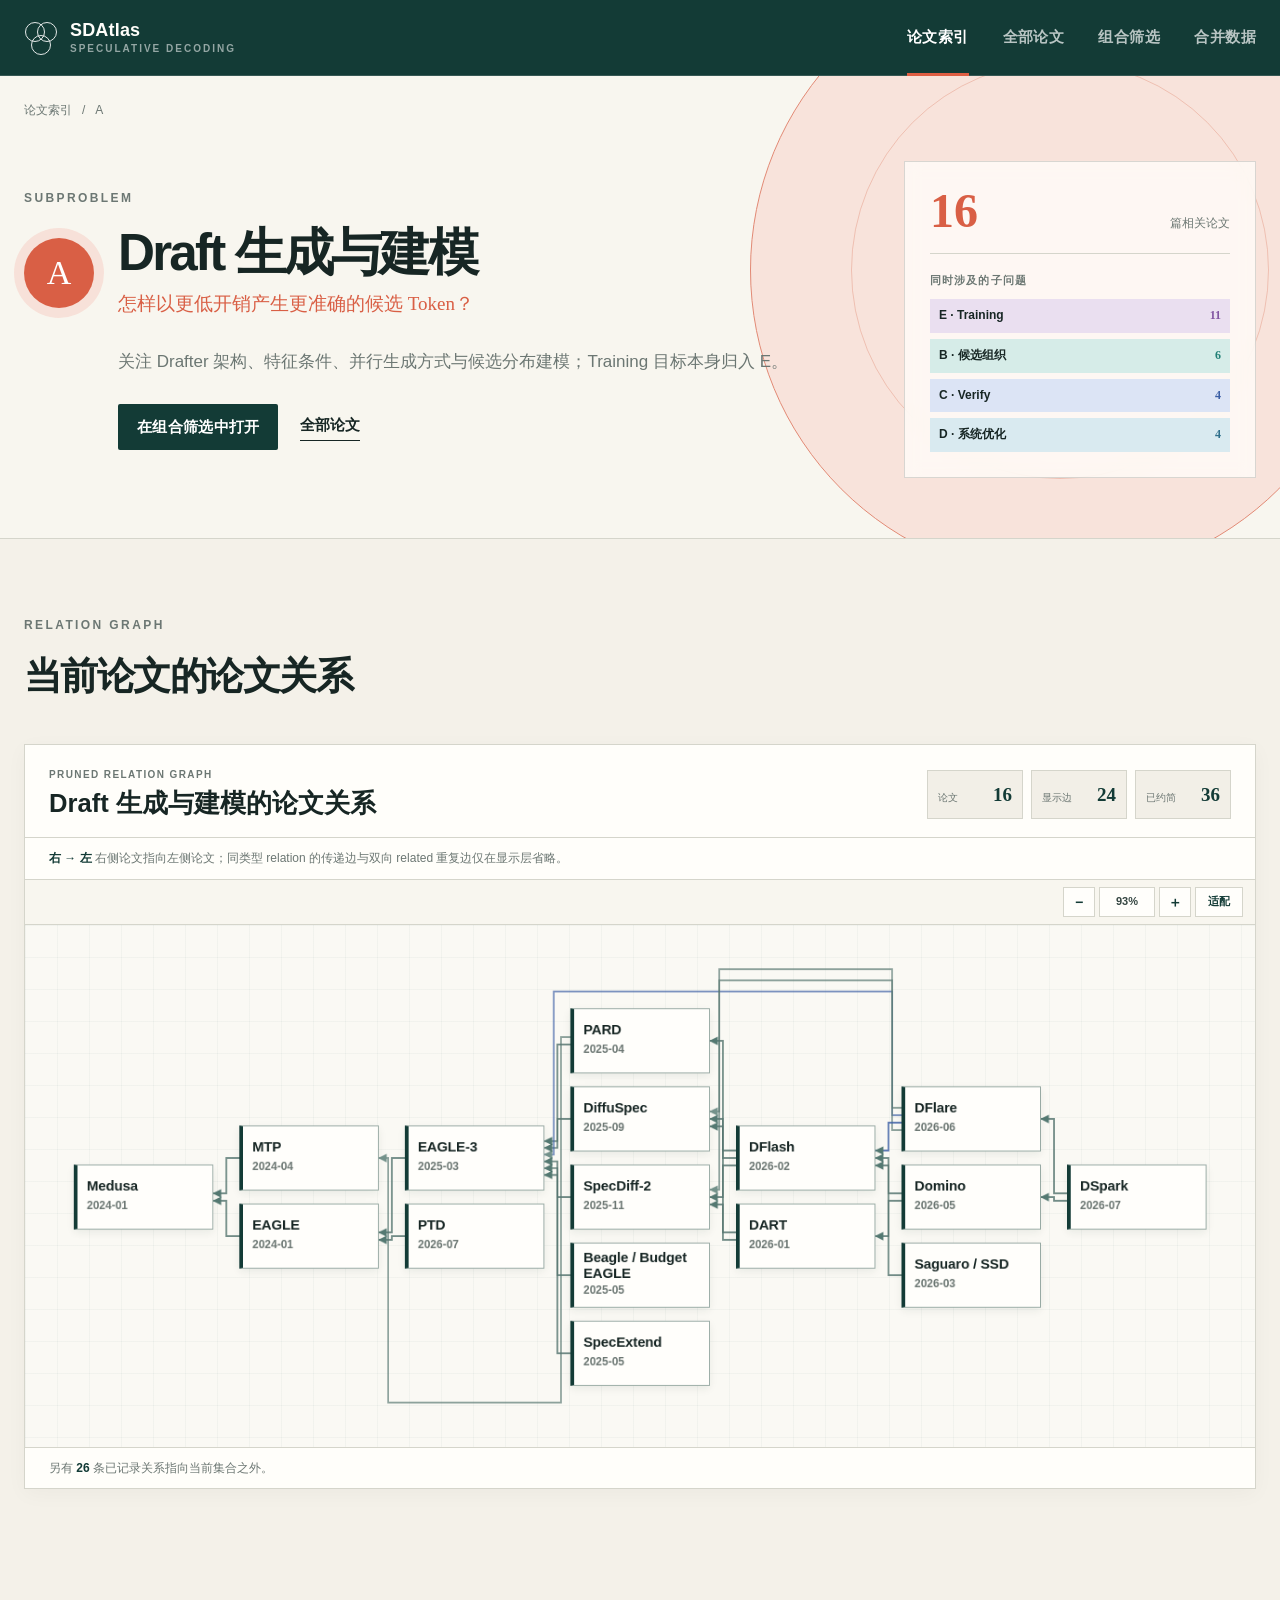
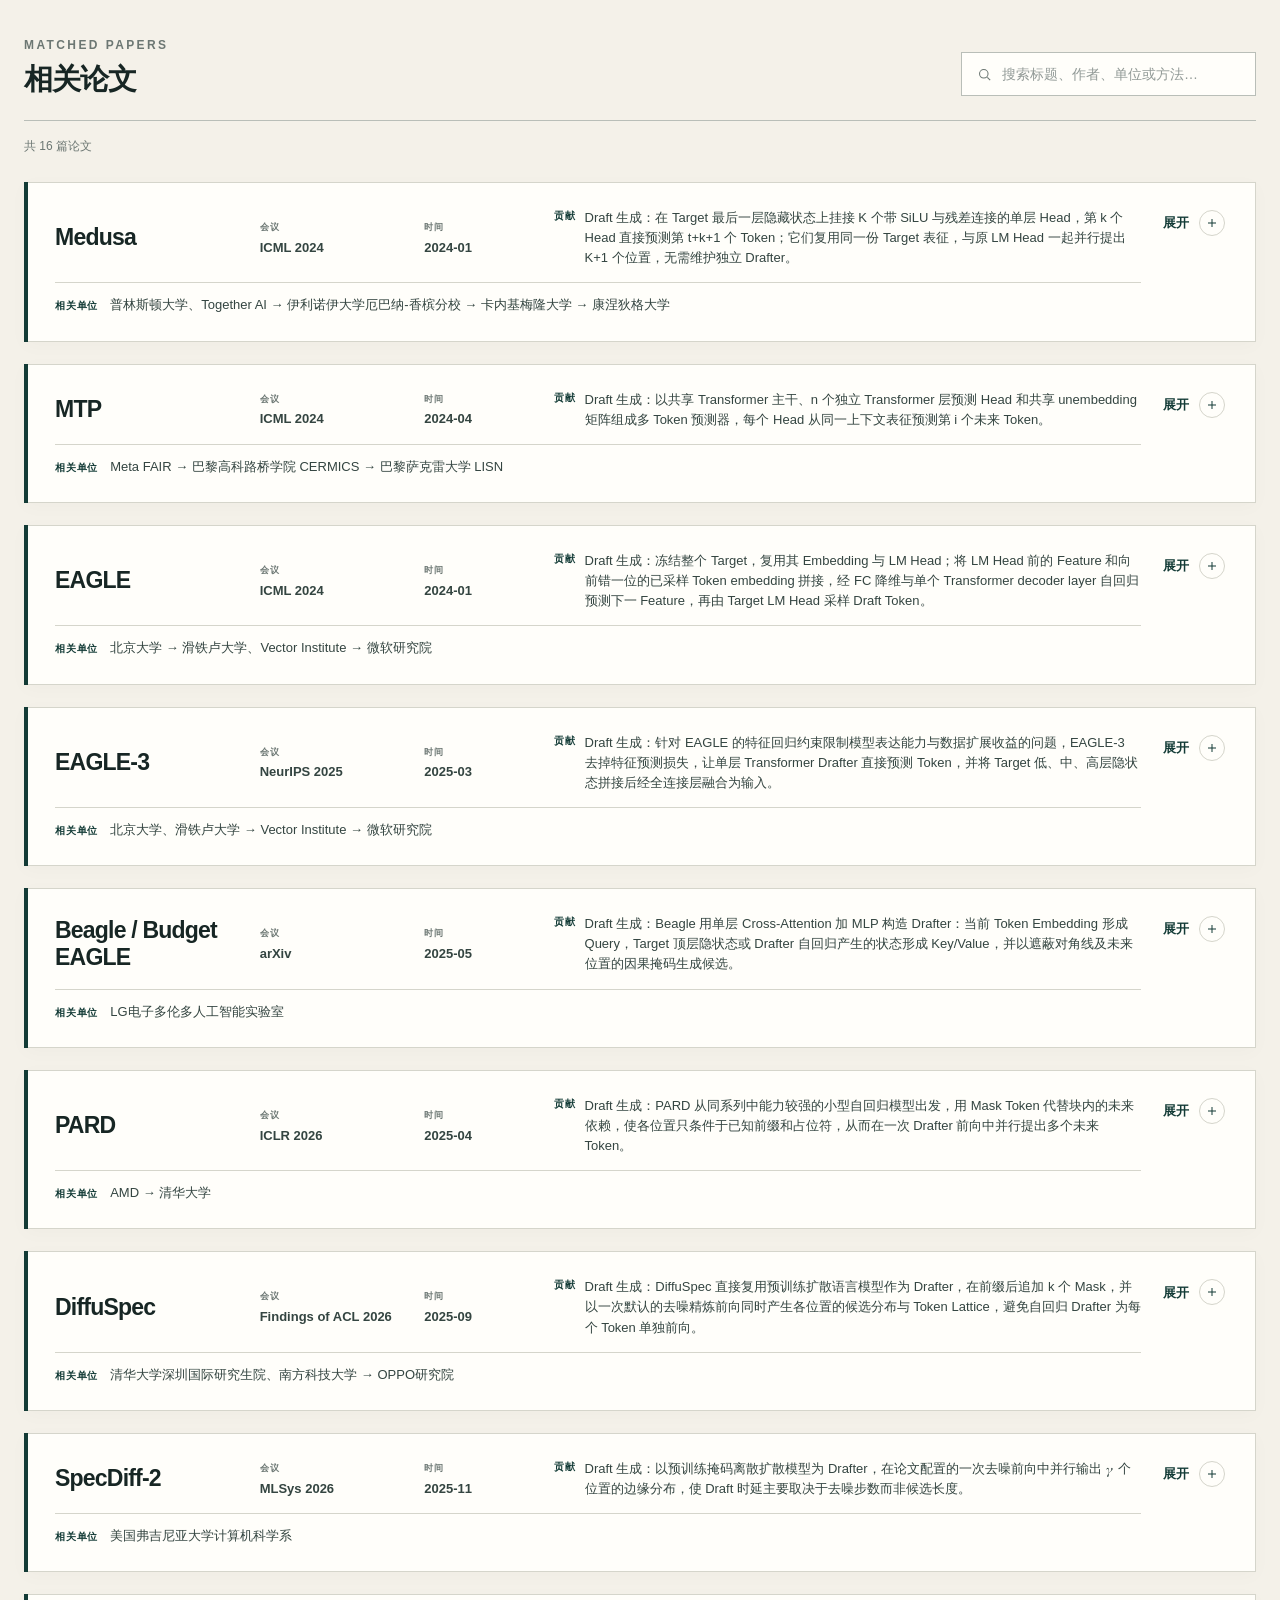
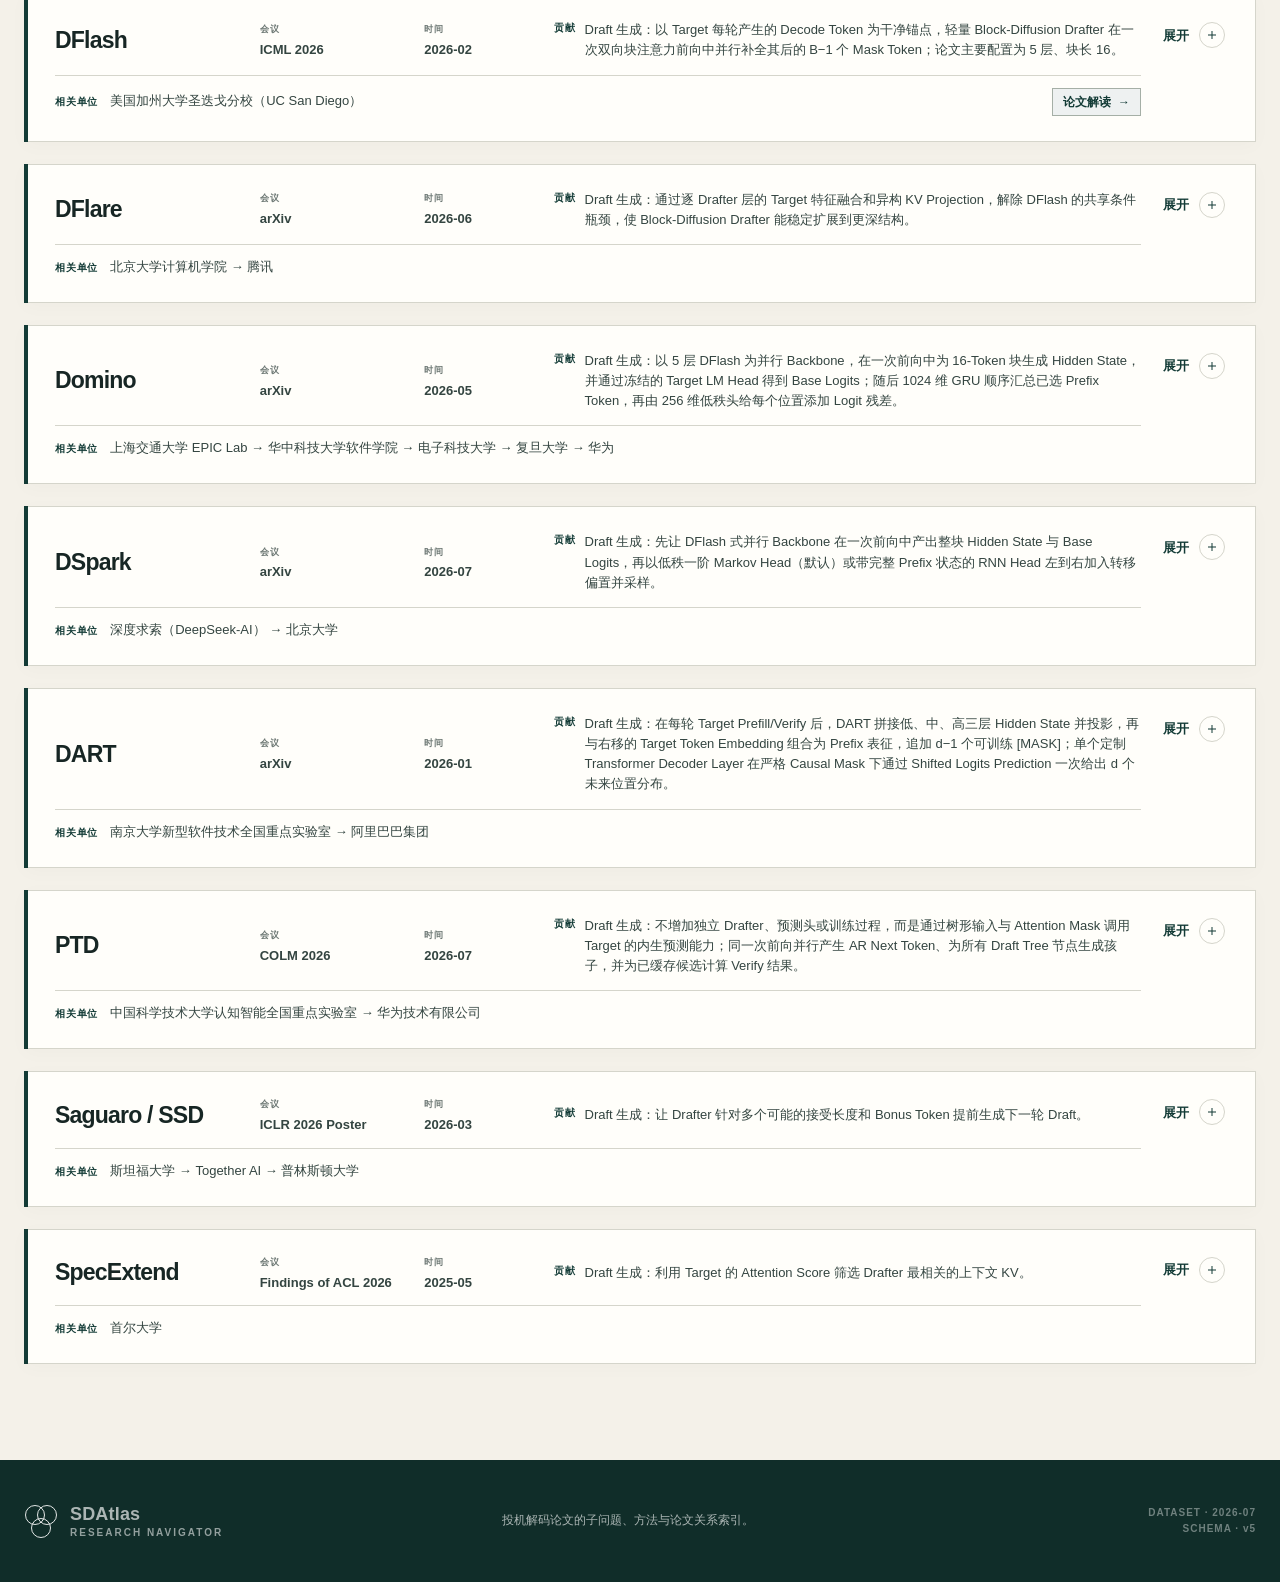
==== commit 5a0c8222: "feat(relations): migrate citation links to typed paper relations Migrate legacy citation links to th" ====
--- a/category.html
+++ b/category.html
@@ -3,7 +3,7 @@
 <head>
   <meta charset="utf-8">
   <meta name="viewport" content="width=device-width, initial-scale=1">
-  <meta name="description" content="浏览 SDAtlas 中一个投机解码子问题的相关论文、贡献与引用关系。">
+  <meta name="description" content="浏览 SDAtlas 中一个投机解码子问题的相关论文、贡献与论文关系。">
   <title>子问题详情 · SDAtlas</title>
   <link rel="stylesheet" href="assets/css/styles.css">
   <link rel="stylesheet" href="assets/css/paper-details.css">
@@ -20,8 +20,8 @@
 
     <section class="section page-shell citation-section" aria-labelledby="citation-heading">
       <header class="section-heading">
-        <p class="section-index">CITATION GRAPH</p>
-        <h2 id="citation-heading">当前论文的引用关系</h2>
+        <p class="section-index">RELATION GRAPH</p>
+        <h2 id="citation-heading">当前论文的论文关系</h2>
       </header>
       <div id="citation-graph"></div>
     </section>
--- a/assets/css/styles.css
+++ b/assets/css/styles.css
@@ -2598,40 +2598,6 @@
   }
 }
 
-/* Schema-v4 shared components: internal paper tiles and list-level controls. */
-.paper-tile {
-  display: inline-grid;
-  grid-template-columns: minmax(0, 1fr) auto;
-  gap: 12px;
-  align-items: center;
-  min-width: 130px;
-  padding: 10px 12px;
-  color: var(--ink);
-  background: var(--white);
-  border: 1px solid var(--line-dark);
-  box-shadow: 0 2px 8px rgba(24, 40, 37, .035);
-  transition: transform 150ms ease, border-color 150ms ease, box-shadow 150ms ease;
-}
-
-.paper-tile:hover {
-  border-color: var(--brand);
-  box-shadow: 0 6px 16px rgba(24, 40, 37, .1);
-  transform: translateY(-2px);
-}
-
-.paper-tile strong {
-  overflow: hidden;
-  font-size: 13px;
-  line-height: 1.25;
-  text-overflow: ellipsis;
-  white-space: nowrap;
-}
-
-.paper-tile small {
-  color: var(--muted);
-  font-size: 10px;
-}
-
 .citation-section {
   padding-block: clamp(3rem, 6vw, 5.5rem);
 }
--- a/assets/css/paper-details.css
+++ b/assets/css/paper-details.css
@@ -109,15 +109,23 @@
   white-space: normal;
 }
 
+.paper-summary__secondline {
+  display: flex;
+  gap: 18px;
+  align-items: center;
+  margin-top: 14px;
+  padding-top: 12px;
+  border-top: 1px solid var(--line);
+}
+
 .paper-summary__institutions {
   display: grid;
+  flex: 1 1 auto;
   grid-template-columns: max-content minmax(0, 1fr);
   gap: 12px;
   align-items: baseline;
-  margin-top: 14px;
-  padding-top: 12px;
+  min-width: 0;
   color: var(--ink-2);
-  border-top: 1px solid var(--line);
   font-size: 13px;
   line-height: 1.55;
 }
@@ -127,6 +135,30 @@
   font-size: 10px;
   font-weight: 800;
   letter-spacing: 0.08em;
+}
+
+.paper-summary__explanation {
+  display: inline-flex;
+  flex: 0 0 auto;
+  gap: 7px;
+  align-items: center;
+  margin-left: auto;
+  min-width: max-content;
+  padding: 7px 10px;
+  color: var(--brand);
+  background: color-mix(in srgb, var(--brand) 7%, white);
+  border: 1px solid color-mix(in srgb, var(--brand) 25%, var(--line));
+  font-size: 12px;
+  font-weight: 760;
+  line-height: 1;
+  text-decoration: none;
+}
+
+.paper-summary__explanation:hover,
+.paper-summary__explanation:focus-visible {
+  color: white;
+  background: var(--brand);
+  border-color: var(--brand);
 }
 
 .paper-summary__toggle {
@@ -460,6 +492,17 @@
   .paper-summary__institutions {
     grid-template-columns: 1fr;
     gap: 3px;
+  }
+
+  .paper-summary__secondline {
+    flex-direction: column;
+    align-items: stretch;
+    gap: 10px;
+  }
+
+  .paper-summary__explanation {
+    align-self: flex-start;
+    margin-left: 0;
   }
 
   .paper-summary__toggle {
--- a/assets/css/citation-graph.css
+++ b/assets/css/citation-graph.css
@@ -1,7 +1,8 @@
-/* Standalone, horizontally scrollable citation graph component. */
+/* Interactive, display-pruned paper-relation graph component. */
 
 .citation-graph {
   box-sizing: border-box;
+  overflow: hidden;
   color: var(--ink, #172825);
   background: var(--white, #fffdf8);
   border: 1px solid var(--line, #d8d5cb);
@@ -34,15 +35,17 @@
 .citation-graph__stats {
   display: flex;
   gap: 8px;
+  min-width: 0;
   margin: 0;
 }
 
 .citation-graph__stats div {
+  box-sizing: border-box;
   display: grid;
   grid-template-columns: auto auto;
   gap: 8px;
   align-items: baseline;
-  min-width: 108px;
+  min-width: 96px;
   padding: 8px 10px;
   background: #f2efe7;
   border: 1px solid var(--line, #d8d5cb);
@@ -69,6 +72,7 @@
   color: var(--muted, #707b77);
   font-size: 12px;
   line-height: 1.55;
+  overflow-wrap: anywhere;
 }
 
 .citation-graph__legend span {
@@ -79,7 +83,6 @@
 .citation-graph__notice {
   color: #665f4c;
   background: #f6efd9;
-  border-top: 1px solid #e6dcc0;
   border-bottom: 1px solid #e6dcc0;
 }
 
@@ -91,80 +94,219 @@
   color: var(--brand, #164c45);
 }
 
-.citation-graph__viewport {
-  position: relative;
-  overflow-x: auto;
-  overflow-y: hidden;
-  max-width: 100%;
-  background:
-    linear-gradient(90deg, rgba(22, 76, 69, 0.025) 1px, transparent 1px) 0 0 / 32px 32px,
-    #faf9f4;
-  overscroll-behavior-inline: contain;
-  scrollbar-color: #82918d #e7e4db;
-  scrollbar-width: thin;
-}
-
+.citation-graph__interactionbar {
+  display: flex;
+  align-items: center;
+  justify-content: flex-end;
+  min-height: 43px;
+  padding: 7px 12px 7px 24px;
+  background: #f8f6ef;
+  border-top: 1px solid var(--line, #d8d5cb);
+  border-bottom: 1px solid var(--line, #d8d5cb);
+}
+
+.citation-graph__controls {
+  display: inline-flex;
+  flex: 0 0 auto;
+  gap: 4px;
+  align-items: center;
+}
+
+.citation-graph__controls button,
+.citation-graph__zoom-value {
+  box-sizing: border-box;
+  display: inline-grid;
+  place-items: center;
+  height: 30px;
+  margin: 0;
+  color: var(--brand, #164c45);
+  background: #fffefb;
+  border: 1px solid var(--line, #d8d5cb);
+  border-radius: 0;
+  font: inherit;
+  font-size: 14px;
+  font-weight: 760;
+  line-height: 1;
+}
+
+.citation-graph__controls button {
+  width: 32px;
+  padding: 0;
+  cursor: pointer;
+}
+
+.citation-graph__controls button:hover {
+  color: white;
+  background: var(--brand, #164c45);
+  border-color: var(--brand, #164c45);
+}
+
+.citation-graph__controls button:focus-visible,
 .citation-graph__viewport:focus-visible {
   outline: 3px solid rgba(22, 76, 69, 0.32);
   outline-offset: -3px;
 }
 
-.citation-graph__canvas {
+.citation-graph__zoom-value {
+  min-width: 56px;
+  padding-inline: 7px;
+  color: var(--ink-2, #384a46);
+  font-size: 11px;
+}
+
+.citation-graph__controls .citation-graph__fit {
+  width: auto;
+  min-width: 48px;
+  padding-inline: 9px;
+  font-size: 11px;
+}
+
+.citation-graph__viewport {
   position: relative;
-  margin-inline: auto;
+  overflow: hidden;
+  width: 100%;
+  height: clamp(430px, 58vh, 640px);
+  max-width: 100%;
+  cursor: grab;
+  background:
+    linear-gradient(90deg, rgba(22, 76, 69, 0.035) 1px, transparent 1px) 0 0 / 32px 32px,
+    linear-gradient(rgba(22, 76, 69, 0.035) 1px, transparent 1px) 0 0 / 32px 32px,
+    #faf9f4;
+  overscroll-behavior: contain;
+  touch-action: none;
+}
+
+.citation-graph__viewport.is-dragging {
+  cursor: grabbing;
+}
+
+.citation-graph__viewport.is-dragging,
+.citation-graph__viewport.is-dragging * {
+  user-select: none;
+}
+
+.citation-graph__world {
+  position: absolute;
+  top: 0;
+  left: 0;
+  transform-origin: 0 0;
+  text-rendering: optimizeLegibility;
+  -webkit-font-smoothing: antialiased;
+  will-change: transform;
 }
 
 .citation-graph__svg {
   position: absolute;
+  z-index: 0;
   inset: 0;
   overflow: visible;
-  pointer-events: none;
-}
-
-.citation-graph__axis-line,
-.citation-graph__axis-tick {
-  stroke: #c9cec9;
-  stroke-width: 1;
-  vector-effect: non-scaling-stroke;
+  pointer-events: auto;
 }
 
 .citation-graph__edge {
   fill: none;
-  stroke: #5f7b76;
-  stroke-linecap: round;
-  stroke-width: 1.6;
+  stroke: #55756f;
+  stroke-linecap: square;
+  stroke-linejoin: miter;
+  stroke-width: 1.85;
+  opacity: 0.82;
+  pointer-events: none;
+  transition: opacity 120ms ease, stroke 120ms ease, stroke-width 120ms ease;
+  vector-effect: non-scaling-stroke;
+}
+
+.citation-graph__edge.is-outer-route {
+  opacity: 0.66;
+}
+
+.citation-graph__arrow {
+  fill: #315f57;
+}
+
+.citation-graph__edge-hit {
+  fill: none;
+  stroke: transparent;
+  stroke-linecap: square;
+  stroke-linejoin: miter;
+  stroke-width: 14;
+  cursor: help;
+  outline: none;
+  pointer-events: stroke;
+  vector-effect: non-scaling-stroke;
+}
+
+.citation-graph__edge-group:hover .citation-graph__edge,
+.citation-graph__edge-group:focus-within .citation-graph__edge {
+  stroke: #164c45;
+  stroke-width: 2.8;
+  opacity: 1;
+}
+
+.citation-graph__edge-group.relation-extends .citation-graph__edge {
+  stroke: #b45a43;
+}
+
+.citation-graph__edge-group.relation-comparesAgainst .citation-graph__edge {
+  stroke: #3c5fa5;
+}
+
+.citation-graph__edge-group.relation-compatibleWith .citation-graph__edge {
+  stroke: #8255a2;
+}
+
+.citation-graph__edge-relation {
+  fill: #315f57;
+  stroke: #faf9f4;
+  stroke-width: 4px;
+  opacity: 0;
+  font-size: 9px;
+  font-weight: 780;
+  letter-spacing: 0.015em;
+  paint-order: stroke fill;
+  pointer-events: none;
+}
+
+.citation-graph__viewport.is-detail-scale .citation-graph__edge-relation {
   opacity: 0.72;
-  vector-effect: non-scaling-stroke;
-}
-
-.citation-graph__arrow {
-  fill: #416a63;
-}
-
-.citation-graph__time {
+}
+
+.citation-graph__edge-group:hover .citation-graph__edge-relation,
+.citation-graph__edge-group:focus-within .citation-graph__edge-relation {
+  opacity: 1;
+}
+
+.citation-graph__edge-tooltip {
   position: absolute;
-  top: 12px;
-  color: var(--muted, #707b77);
-  font-size: 10px;
-  font-weight: 800;
-  letter-spacing: 0.06em;
-  line-height: 1;
-  white-space: nowrap;
-  transform: translateX(-50%);
+  z-index: 5;
+  box-sizing: border-box;
+  max-width: min(360px, calc(100% - 16px));
+  padding: 7px 10px;
+  color: #fff;
+  background: rgba(20, 55, 49, 0.96);
+  border: 1px solid rgba(255, 255, 255, 0.22);
+  box-shadow: 0 7px 18px rgba(18, 45, 40, 0.2);
+  font-size: 11px;
+  font-weight: 650;
+  line-height: 1.45;
+  pointer-events: none;
+}
+
+.citation-graph__edge-tooltip[hidden] {
+  display: none;
 }
 
 .citation-graph__node {
   position: absolute;
-  z-index: 1;
+  z-index: 2;
   box-sizing: border-box;
   display: flex;
   flex-direction: column;
-  gap: 5px;
+  gap: 3px;
   justify-content: center;
-  padding: 9px 11px;
+  padding: 7px 10px;
   color: var(--ink, #172825);
   background: #fffefb;
-  border: 1px solid #aeb9b4;
+  border: 1px solid #98aaa4;
   border-left: 4px solid var(--brand, #164c45);
   box-shadow: 0 3px 9px rgba(18, 45, 40, 0.08);
   text-decoration: none;
@@ -172,16 +314,22 @@
 }
 
 .citation-graph__node strong {
+  display: -webkit-box;
   overflow: hidden;
-  font-size: 13px;
-  line-height: 1.2;
-  text-overflow: ellipsis;
-  white-space: nowrap;
+  max-height: 2.24em;
+  font-size: 15px;
+  font-weight: 760;
+  letter-spacing: -0.01em;
+  line-height: 1.12;
+  white-space: normal;
+  -webkit-box-orient: vertical;
+  -webkit-line-clamp: 2;
 }
 
 .citation-graph__node time {
   color: var(--muted, #707b77);
-  font-size: 10px;
+  font-size: 12px;
+  font-weight: 620;
 }
 
 .citation-graph__node:hover {
@@ -208,42 +356,6 @@
 .citation-graph__node.is-isolated {
   border-left-color: #9ba49f;
   box-shadow: none;
-}
-
-.citation-graph__relations {
-  border-top: 1px solid var(--line, #d8d5cb);
-}
-
-.citation-graph__relations summary {
-  padding: 13px 24px;
-  color: var(--brand, #164c45);
-  cursor: pointer;
-  font-size: 12px;
-  font-weight: 800;
-}
-
-.citation-graph__relations summary:focus-visible {
-  outline: 3px solid rgba(22, 76, 69, 0.28);
-  outline-offset: -3px;
-}
-
-.citation-graph__relations ol,
-.citation-graph__relations p {
-  margin: 0;
-  padding: 0 42px 18px;
-  color: var(--ink-2, #384a46);
-  font-size: 12px;
-  line-height: 1.7;
-}
-
-.citation-graph__relations p {
-  padding-left: 24px;
-}
-
-.citation-graph__relations a {
-  color: #2f6681;
-  text-decoration: underline;
-  text-underline-offset: 2px;
 }
 
 @media (max-width: 760px) {
@@ -255,6 +367,7 @@
   }
 
   .citation-graph__stats {
+    box-sizing: border-box;
     display: grid;
     grid-template-columns: repeat(3, minmax(0, 1fr));
     width: 100%;
@@ -277,16 +390,19 @@
     padding-inline: 16px;
   }
 
-  .citation-graph__relations summary {
-    padding-inline: 16px;
-  }
-
-  .citation-graph__relations ol {
-    padding: 0 32px 16px;
-  }
-
-  .citation-graph__relations p {
-    padding: 0 16px 16px;
+  .citation-graph__interactionbar {
+    padding: 8px 10px 8px 16px;
+  }
+
+  .citation-graph__viewport {
+    height: 450px;
+  }
+}
+
+@media (max-width: 460px) {
+  .citation-graph__controls {
+    justify-content: flex-end;
+    width: 100%;
   }
 }
 
@@ -297,8 +413,13 @@
 }
 
 @media print {
+  .citation-graph__interactionbar {
+    display: none;
+  }
+
   .citation-graph__viewport {
-    overflow: visible;
+    height: 620px;
+    overflow: hidden;
   }
 
   .citation-graph__node {
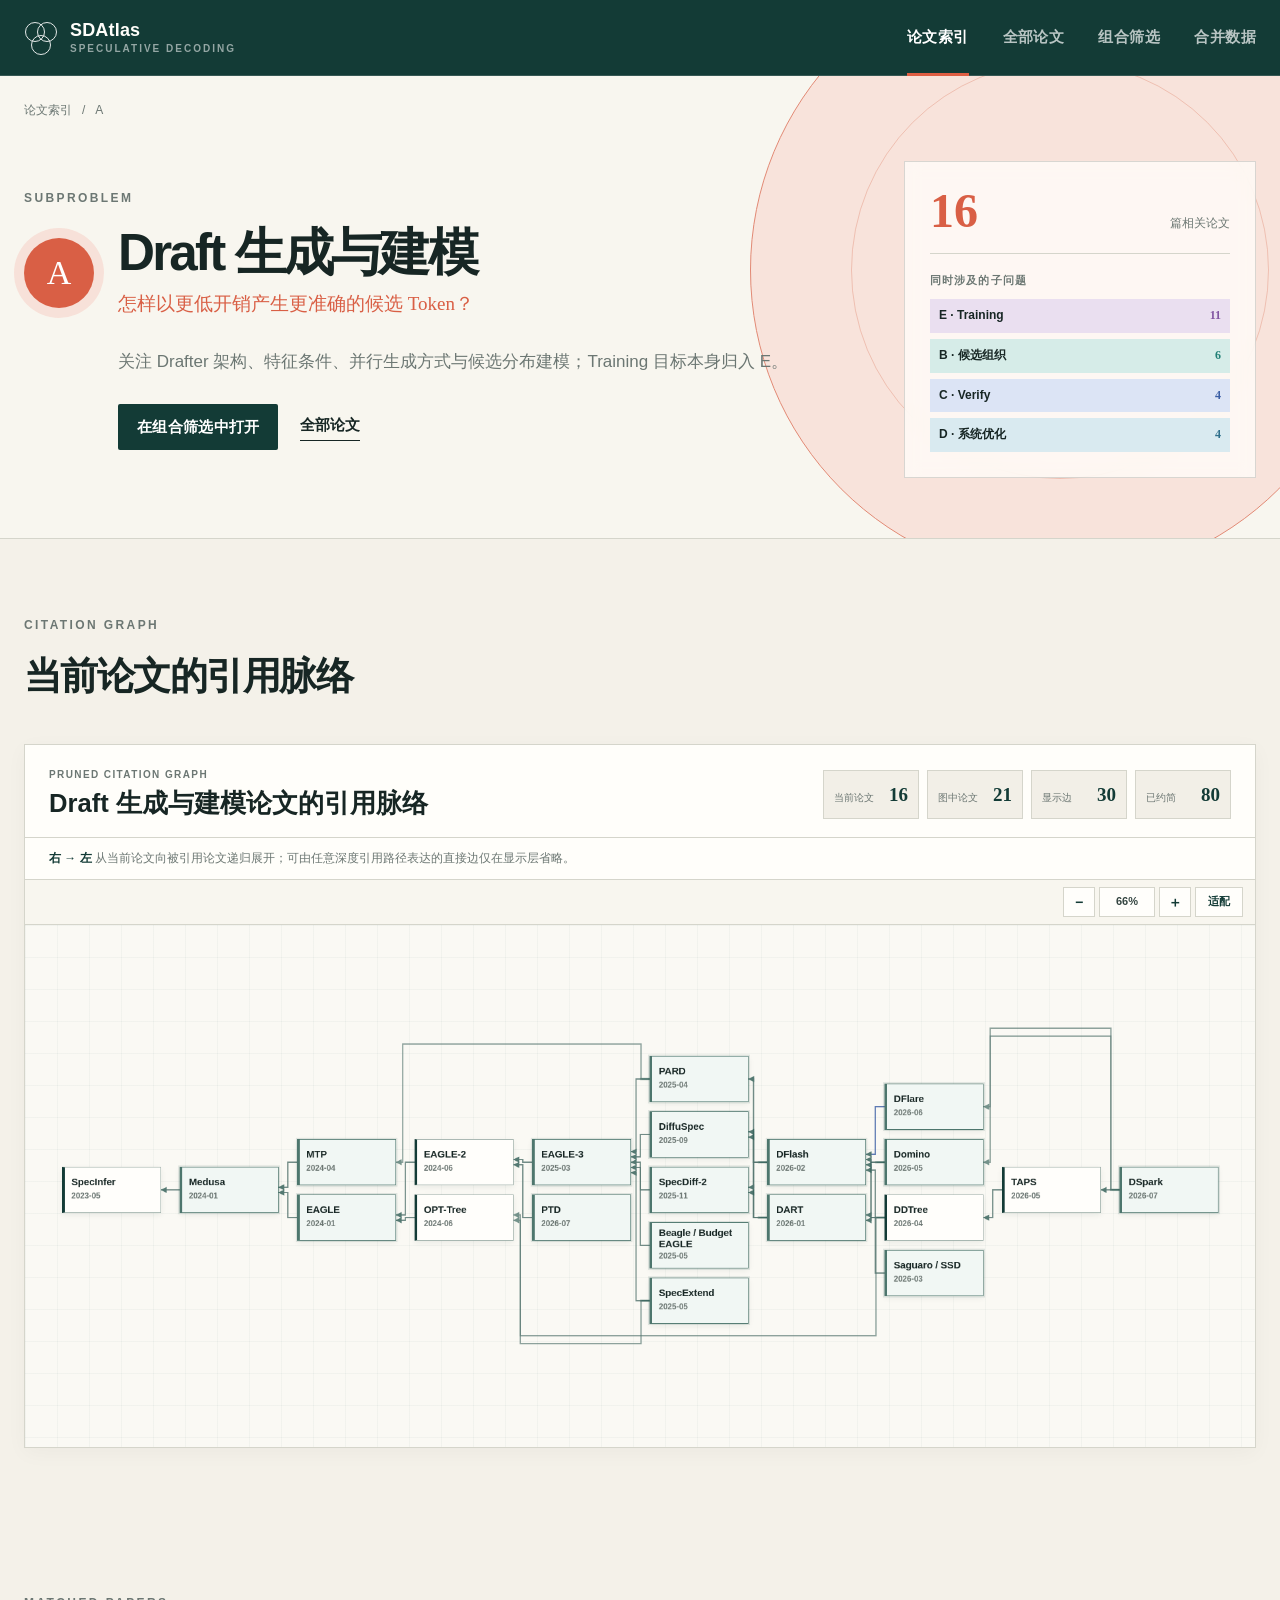
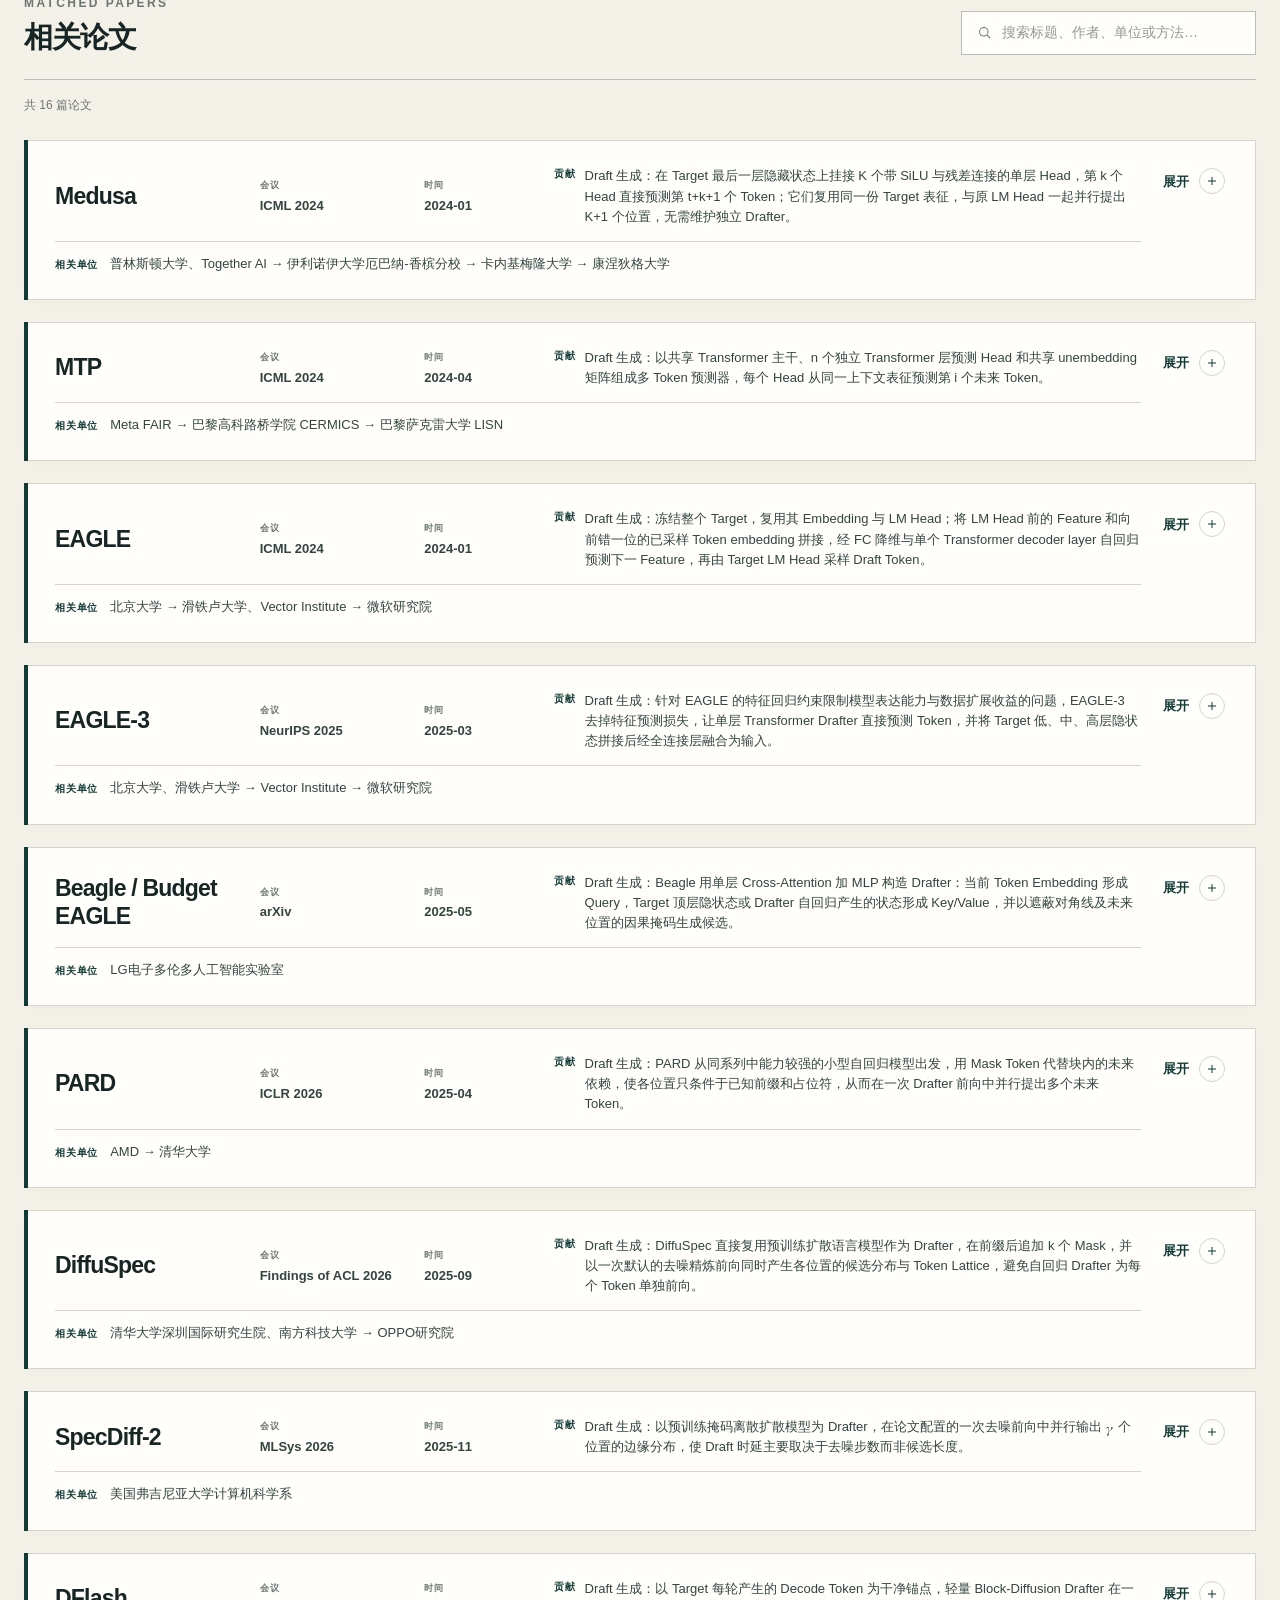
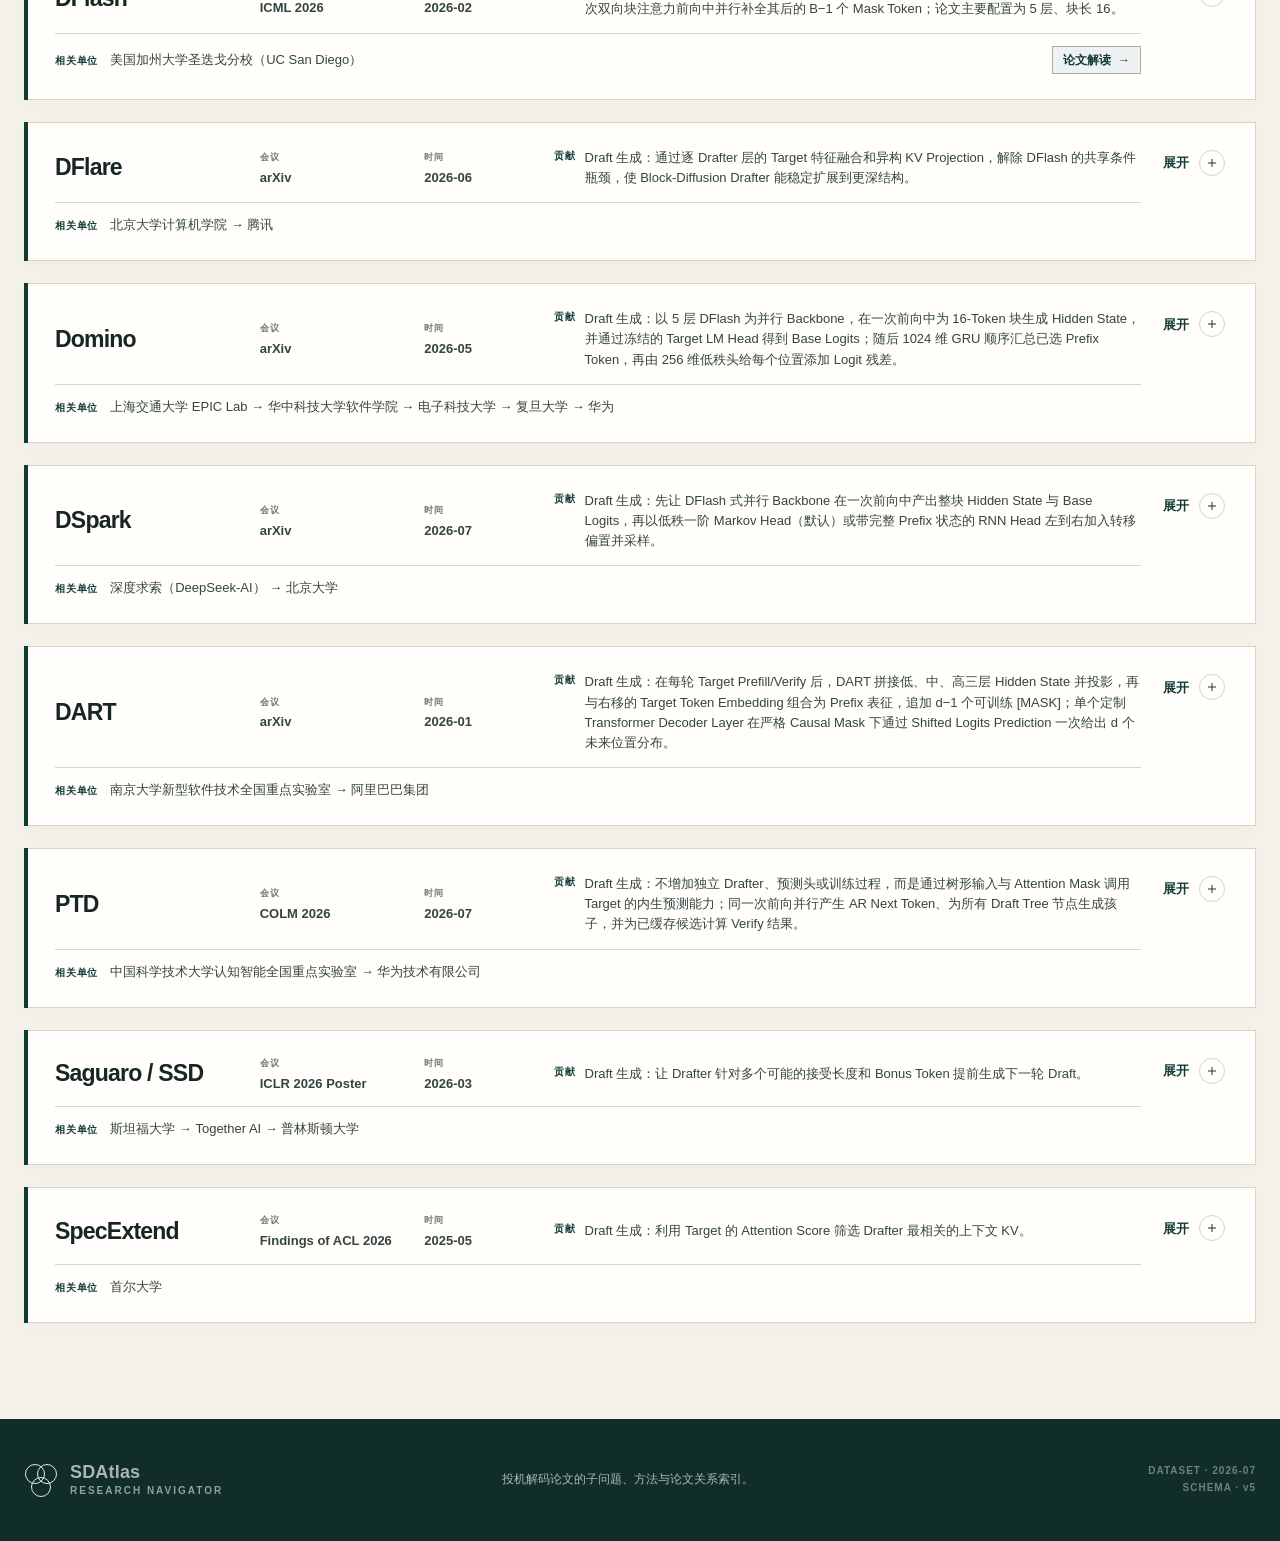
==== commit 79bbb6ae: "data(paper): update speculative decoding paper metadata - Update DDTree, DFlare, DFlash, Domino, DSp" ====
--- a/category.html
+++ b/category.html
@@ -3,7 +3,7 @@
 <head>
   <meta charset="utf-8">
   <meta name="viewport" content="width=device-width, initial-scale=1">
-  <meta name="description" content="浏览 SDAtlas 中一个投机解码子问题的相关论文、贡献与论文关系。">
+  <meta name="description" content="浏览 SDAtlas 中一个投机解码子问题的相关论文、贡献与引用脉络。">
   <title>子问题详情 · SDAtlas</title>
   <link rel="stylesheet" href="assets/css/styles.css">
   <link rel="stylesheet" href="assets/css/paper-details.css">
@@ -20,8 +20,8 @@
 
     <section class="section page-shell citation-section" aria-labelledby="citation-heading">
       <header class="section-heading">
-        <p class="section-index">RELATION GRAPH</p>
-        <h2 id="citation-heading">当前论文的论文关系</h2>
+        <p class="section-index">CITATION GRAPH</p>
+        <h2 id="citation-heading">当前论文的引用脉络</h2>
       </header>
       <div id="citation-graph"></div>
     </section>
--- a/assets/css/citation-graph.css
+++ b/assets/css/citation-graph.css
@@ -1,4 +1,4 @@
-/* Interactive, display-pruned paper-relation graph component. */
+/* Interactive citation-predecessor graph with display-only pruning. */
 
 .citation-graph {
   box-sizing: border-box;
@@ -212,6 +212,16 @@
   opacity: 0.82;
   pointer-events: none;
   transition: opacity 120ms ease, stroke 120ms ease, stroke-width 120ms ease;
+  vector-effect: non-scaling-stroke;
+}
+
+.citation-graph__bus {
+  fill: none;
+  stroke: #315f57;
+  stroke-linecap: square;
+  stroke-width: 2.7;
+  opacity: 0.92;
+  pointer-events: none;
   vector-effect: non-scaling-stroke;
 }
 
@@ -349,6 +359,12 @@
   border-color: var(--brand, #164c45);
 }
 
+.citation-graph__node.is-current:not(.is-focused) {
+  background: #f1f7f4;
+  border-color: #4d766d;
+  box-shadow: 0 0 0 2px rgba(22, 76, 69, 0.11), 0 3px 9px rgba(18, 45, 40, 0.08);
+}
+
 .citation-graph__node.is-focused time {
   color: rgba(255, 255, 255, 0.76);
 }
@@ -369,7 +385,7 @@
   .citation-graph__stats {
     box-sizing: border-box;
     display: grid;
-    grid-template-columns: repeat(3, minmax(0, 1fr));
+    grid-template-columns: repeat(2, minmax(0, 1fr));
     width: 100%;
   }
 
